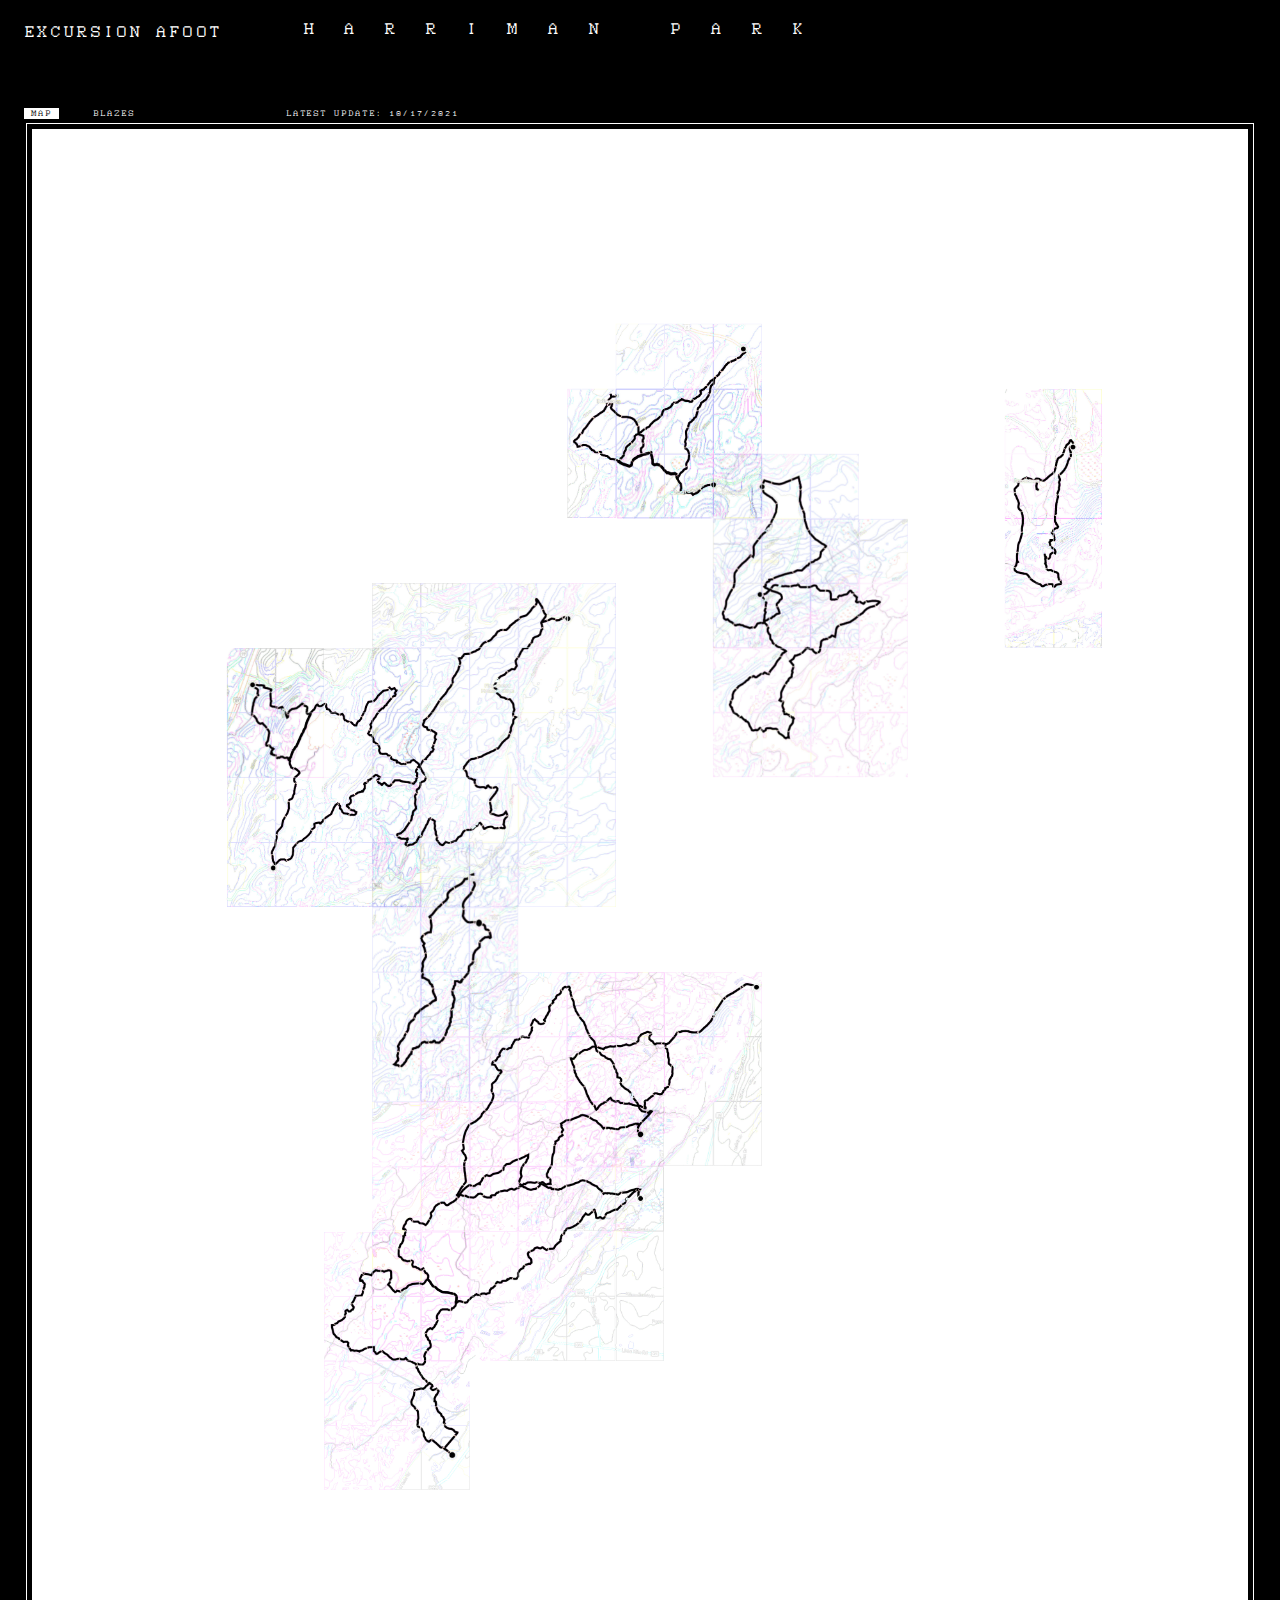
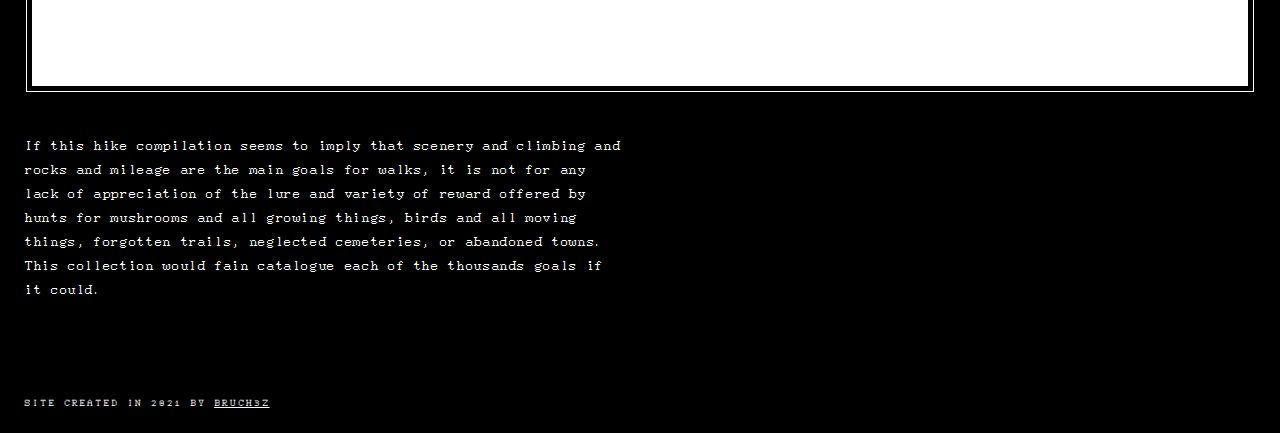
==== index.htm @ b57a5c5a "favi" ====
<!DOCTYPE html>
<html lang="en">

<head>
  <meta charset="UTF-8">
  <title>Excursion Afoot</title>
  <link rel="stylesheet" href="css/grid_blazes.css">
  <link rel="stylesheet" href="css/grid_map.css">
  <link rel="stylesheet" href="css/font.css">
  <link rel="stylesheet" href="css/styles.css">
  <link rel="icon" type="image/png" href="img/favicon/favi_harri.png" />

  <meta name="description" content="Building the maps of Harriman through hikes. Designed in 2021 by Samuel Bruchez.">
  <meta property="og:site_name" content="Maps">
  <meta property="og:description" content="Building the maps of Harriman through hikes. Designed in 2021 by Samuel Bruchez.">
  <meta property="og:title" content="Maps">

  <meta name="viewport" content="width=device-width, initial-scale=1.0">

</head>


<body>

    <div class="header">
      <nav>
        <div class="one-header"><h2>Excursion Afoot</h2></div>
        <div class="two"><h1>Harriman Park</h1></div>
      </nav>
    </div>

    <nav>
      <div class="one">
        <a style="color:black;background-color:white">&nbsp;MAP&nbsp;</a>
        &nbsp;&nbsp;
        <a href="blazes.htm">&nbsp;BLAZES&nbsp;</a>
      </div>
      <div class="two">LATEST UPDATE: 10/17/2021</div>
    </nav>

  <div class="grid grid--map">

<!-- Child 1 – 5 -->
    <div class="grid__item">
      <img src="img/maps/threereservoirs.jpg" alt="Three Reservoirs">
      <div class="middle">
        <div class="text">
          Three Reservoirs<br>
          9.62 km<br>
          301 m elev.</div>
        </div>
    </div>

    <div class="grid__item">
      <img src="img/maps/silvermineloop.jpg" alt="Silver Mine">
      <div class="middle">
        <div class="text">
          Silver Mine<br>
          8.15 km <br>
          251 m elev.</div>
      </div>
    </div>

    <div class="grid__item">
      <img src="img/maps/ramapomountain.jpg" alt="Ramapo Mountain">
      <div class="middle">
        <div class="text">
          Ramapo Mountain <br>
          12.92 km<br>
          447 m elev.</div>
      </div>
    </div>

    <div class="grid__item">
      <img src="img/maps/racoonbrookehill.jpg" alt="Racoon Brooke Hill">
      <div class="middle">
        <div class="text">
          Racoon Brooke Hill <br>
          11.95 km<br>
          488 m elev.</div>
      </div>
    </div>

    <div class="grid__item">
      <img src="img/maps/lemonsqueezer.jpg" alt="Lemon Squeezer">
      <div class="middle">
        <div class="text">
          Lemon Squeezer <br>
          12.16 km<br>
          322 m elev.</div>
      </div>
    </div>

<!-- Child 6 – 10 -->
    <div class="grid__item">
      <img src="img/maps/islandpond.jpg" alt="Island Pond">
      <div class="middle">
        <div class="text">
          Island Pond <br>
          4.65 km<br>
          217 m</div>
      </div>
    </div>

    <div class="grid__item">
      <img src="img/maps/doodletown.jpg" alt="Doodle Town">
      <div class="middle">
        <div class="text">
          Doodletown <br>
          10 mi. <br>
          357 elev.</div>
      </div>
    </div>

    <div class="grid__item">
      <img src="img/maps/diamondmountain.jpg" alt="Diamond Mountain">
      <div class="middle">
        <div class="text">
          Diamond Mountain<br>
          10.64 km<br>
          269 m elev.</div>
      </div>
    </div>

    <div class="grid__item">
      <img src="img/maps/canberryhill.jpg" alt="Cranberry Hill">
      <div class="middle">
        <div class="text">
          Cranberry Hill<br>
          7.42 km<br>
          220 m elev.</div>
      </div>
    </div>

    <div class="grid__item">
      <img src="img/maps/breakneckmountain.jpg" alt="Breakneck Mountain">
      <div class="middle">
        <div class="text">
          Breakneck Mountain <br>
          13.18 km<br>
          439 m elev.</div>
      </div>
    </div>

  <!-- Child 11 – 15 -->
    <div class="grid__item">
      <img src="img/maps/balckashswamp.jpg" alt="Black Ash Swamp">
      <div class="middle">
        <div class="text">
          Black Ash Swamp<br>
          9.04 km<br>
          362 m elev.</div>
      </div>
    </div>

    <div class="grid__item">
      <img src="img/maps/baileytown.jpg" alt="Bailey Town">
      <div class="middle">
        <div class="text">
          Bailey Town<br>
          8.06 km<br>
          182 m elev.</div>
      </div>
    </div>

    <div class="grid__item">
      <img src="img/maps/fingerboardmountain.jpg" alt="Fingerboard Mountain">
      <div class="middle">
        <div class="text">
          Fingerboard Mountain<br>
          15.79 km<br>
          476 m elev.</div>
      </div>
    </div>

  </div>

  <div class="project-description">
      <p>
        If this hike compilation seems to imply that scenery and climbing and rocks and mileage are the main goals for walks, it is not for any lack of appreciation of the lure and variety of reward offered by hunts for mushrooms and all growing things, birds and all moving things, forgotten trails, neglected cemeteries, or abandoned towns. This collection would fain catalogue each of the thousands goals if it could.
      </p>
  </div>


  <footer>
    <h6>Site created in 2021 by <u><a href="/Users/trickedbytrash/Documents/CODE/Bruch3z.html/index.htm">Bruch3z</a></u>
</h6>
  </footer>


</body>

</html>
---- css/grid_blazes.css ----
.blaze-grid {
  display: grid;
  grid-template-columns: repeat(5, 1fr);
  grid-column-gap: 0.1rem;
  grid-row-gap: 0.1rem;
}
---- css/grid_map.css ----
img {
  width: 100%;
  display: block;
}

/*//////  g r i d  //////*/

.grid {
  display: grid;
  outline: 0.5px solid #ffffff;
  outline-offset: 5px;
  background-color: white;
  max-width: 95vw;
  margin-left: auto;
  margin-right: auto;
}

/*//////  m a p s  //////*/

.grid--map {
  grid-template-columns: repeat(25, 1fr);
  grid-template-rows: repeat(24, 1fr);
}

.grid--map .grid__item {
  min-height: auto;
  mix-blend-mode: multiply;
}

.grid--map .spacer {
  height: 0;
  padding-bottom: 100%;
}

.grid--map .grid__item:nth-child(1) {
  grid-column: 12 / span 4;
  grid-row: 14 / span 3;
}

.grid--map .grid__item:nth-child(2) {
  grid-column: 15 / span 3;
  grid-row: 6 / span 3;
}

.grid--map .grid__item:nth-child(3) {
  grid-column: 8 / span 6;
  grid-row: 16 / span 4;
}

.grid--map .grid__item:nth-child(4) {
  grid-column: 7 / span 3;
  grid-row: 18 / span 4;
}

.grid--map .grid__item:nth-child(5) {
  grid-column: 5 / span 4;
  grid-row: 9 / span 4;
}

.grid--map .grid__item:nth-child(6) {
  grid-column: 5 / span 2;
  grid-row: 9 / span 2;
}

.grid--map .grid__item:nth-child(7) {
  grid-column: 21 / span 2;
  grid-row: 5 / span 4;
}

.grid--map .grid__item:nth-child(8) {
  grid-column: 15 / span 4;
  grid-row: 7 / span 4;
}

.grid--map .grid__item:nth-child(9) {
  grid-column: 13 / span 3;
  grid-row: 4 / span 3;
}

.grid--map .grid__item:nth-child(10) {
  grid-column: 9 / span 5;
  grid-row: 14 / span 4;
}

.grid--map .grid__item:nth-child(11) {
  grid-column: 8 / span 3;
  grid-row: 12 / span 4;
}

.grid--map .grid__item:nth-child(12) {
  grid-column: 12 / span 4;
  grid-row: 5 / span 2;
}

.grid--map .grid__item:nth-child(13) {
  grid-column: 8 / span 5;
  grid-row: 8 / span 5;
}


/*//////  h o v e r  o n  g r i d  e l e m e n t  //////*/

.grid__item{
  transition: transform 0.3s ease;
  mix-blend-mode: normal;
}

.grid__item:hover{
  mix-blend-mode: normal;
  border: 0.5px solid black;
  transform: scale(1.5);
  z-index: 900;
}


/*//////  h o v e r  t e x t  //////*/

.grid__item:hover .middle{
  opacity: 1;
}


.middle {
  transition: .2s ease;
  position: absolute;
  bottom: -30px;
  text-align: left;
  background-color: black;
  opacity: 0;
  width:100%;
  margin:-1px;
  border: 1px solid black;
}

.text {
  font-size: 55%;
  font-family: 'Px437_IBM_PS2';
  font-weight: 100;
  color: white;
  outline: none !important;
  line-height: 1;
}
---- css/font.css ----
@font-face {
  font-family: 'Px437_IBM_PS2';
  src: url('../fonts/Px437_IBM_PS2thin1.woff') format('woff'),
  url('../fonts/Px437_IBM_PS2thin1.woff2') format('woff2');
  font-weight: 400;
  font-display: swap;
  font-style: normal;
}
---- css/styles.css ----
:root {
  font-size: 16px;
  font-family: 'Px437_IBM_PS2';
}

body {
  margin: 1rem;
  padding: 0.5rem;
  color: white;
  background-color: black;
  max-width: 1440px;
  overflow-x: hidden;
}



::selection {
  background-color: white;
  color: black;
}


/*//////  t y p e  s e t t i n g  //////*/

h1 {
  font-size: 180%;
  font-family: 'Px437_IBM_PS2';
  font-weight: 100;
  letter-spacing: 2.4vw;
  outline: none !important;
  line-height: 1;
  text-align: left;
  text-transform: uppercase;
}

h2 {
  font-size: 180%;
  font-family: 'Px437_IBM_PS2';
  font-weight: 100;
  letter-spacing: 0.25vw;
  outline: none !important;
  line-height: 1;
  text-transform: uppercase;
}


h6 {
  font-size: 70%;
  font-family: 'Px437_IBM_PS2';
  font-weight: 100;
  letter-spacing: 0.15vw;
  outline: none !important;
  line-height: 1;
  margin-top: 1;
  margin-bottom: 0;
  text-align: left;
  text-transform: uppercase;
}

p {
  font-size: 100%;
  font-family: 'Px437_IBM_PS2';
  font-weight: 100;
  letter-spacing: 0.05vw;
  outline: none !important;
  line-height: 1.5;
  margin-top: 0;
  margin-bottom: 2rem;
  text-align: left;
  max-width: 600px;
}



/*//////  h e a d e r  //////*/

.header{
  margin-top: -1rem;
  margin-bottom: 3rem;
}


/*//////  n a v i g a t i o n  //////*/

.one {
  margin-right: 9rem;
}

.one-header {
  margin-right: 5.1rem;
}

a {
  color: white;
  background-color: none;
  text-decoration: none;
}

a:hover {
  color: black;
  background-color: white;
}

nav {
  font-size: 65%;
  font-family: 'Px437_IBM_PS2';
  font-weight: 100;
  letter-spacing: 0.15vw;
  line-height: 1.5;
  display: flex;
  flex-wrap: wrap;
  max-width: 100vw;
  margin-bottom: 0.5rem;
}

nav a:first-of-type {
  flex-grow: 1;
}


/*//////  p r o j e c t  d e s c r i p t i o n  //////*/
.project-description {
  margin-top: 3rem;
  margin-bottom: 6rem;
}


/*//////  m e d i a  q u e r y  //////*/

@media (max-width: 500px) {

  body {
    padding: .5rem;
    max-width: 100vw;
  }

  nav {
    display: grid;
  }

  nav a {
    padding-left: 0;
  }
}
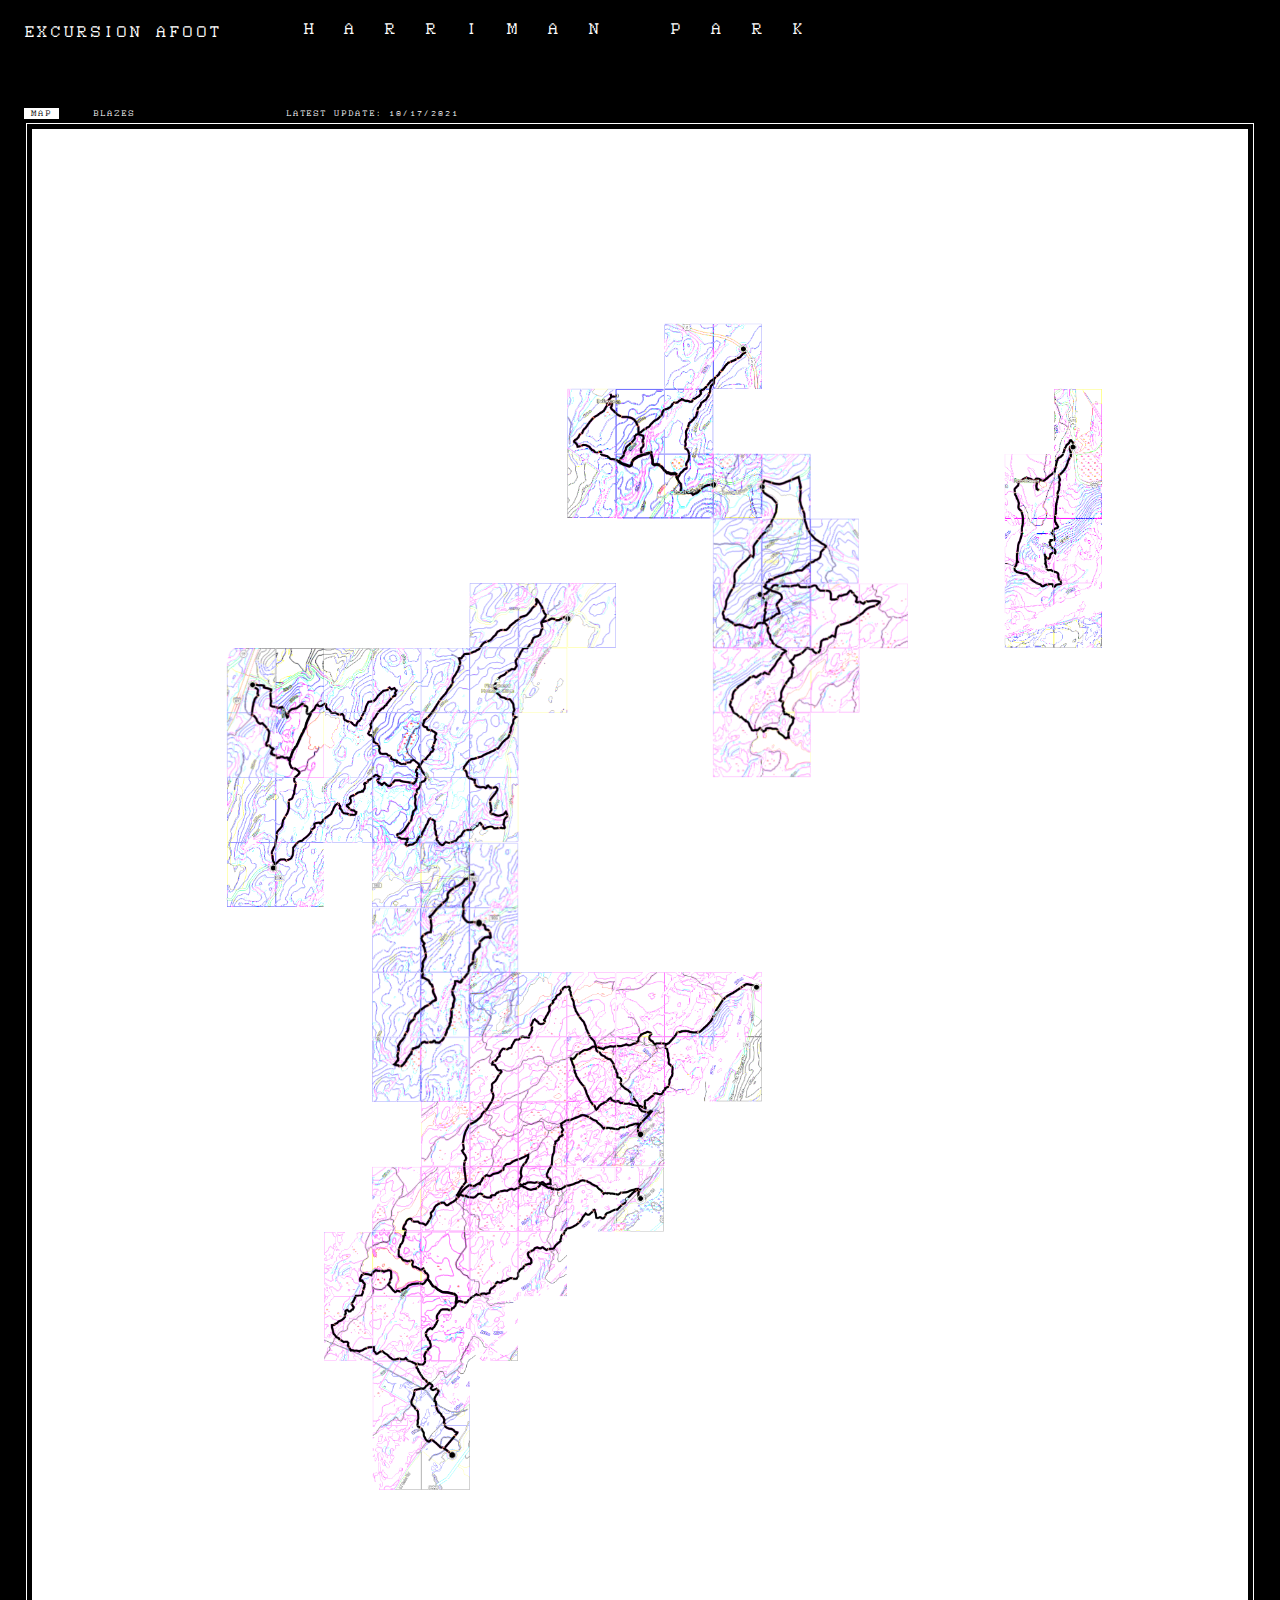
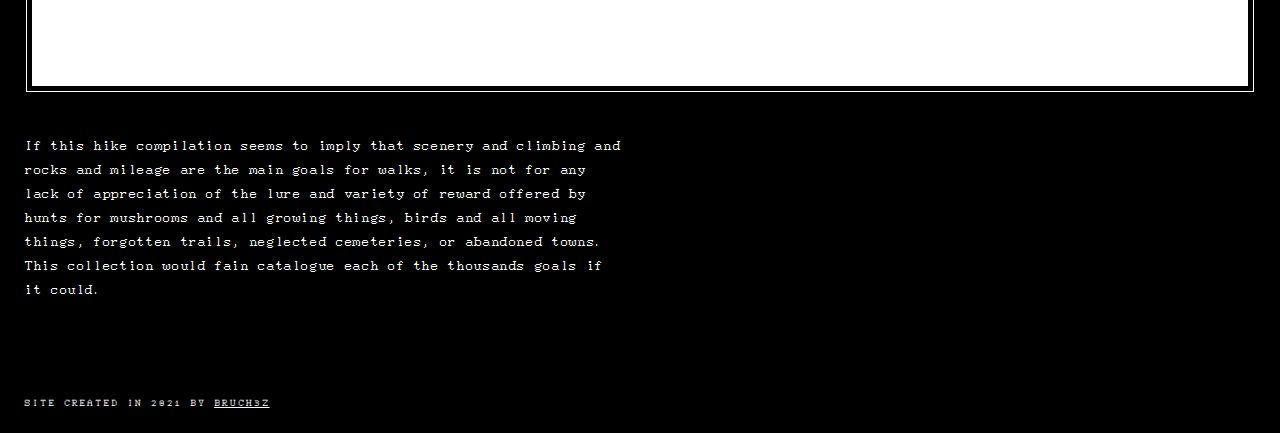
==== commit 76386008: "png map" ====
--- a/index.htm
+++ b/index.htm
@@ -42,133 +42,133 @@
 
 <!-- Child 1 – 5 -->
     <div class="grid__item">
-      <img src="img/maps/threereservoirs.jpg" alt="Three Reservoirs">
+      <img src="img/maps/threereservoirs.png" alt="Three Reservoirs">
       <div class="middle">
         <div class="text">
           Three Reservoirs<br>
-          9.62 km<br>
+          9.62 km &nbsp;
           301 m elev.</div>
         </div>
     </div>
 
     <div class="grid__item">
-      <img src="img/maps/silvermineloop.jpg" alt="Silver Mine">
+      <img src="img/maps/silvermineloop.png" alt="Silver Mine">
       <div class="middle">
         <div class="text">
           Silver Mine<br>
-          8.15 km <br>
+          8.15 km &nbsp;
           251 m elev.</div>
       </div>
     </div>
 
     <div class="grid__item">
-      <img src="img/maps/ramapomountain.jpg" alt="Ramapo Mountain">
+      <img src="img/maps/ramapomountain.png" alt="Ramapo Mountain">
       <div class="middle">
         <div class="text">
           Ramapo Mountain <br>
-          12.92 km<br>
+          12.92 km &nbsp;
           447 m elev.</div>
       </div>
     </div>
 
     <div class="grid__item">
-      <img src="img/maps/racoonbrookehill.jpg" alt="Racoon Brooke Hill">
+      <img src="img/maps/racoonbrookehill.png" alt="Racoon Brooke Hill">
       <div class="middle">
         <div class="text">
           Racoon Brooke Hill <br>
-          11.95 km<br>
+          11.95 km &nbsp;
           488 m elev.</div>
       </div>
     </div>
 
     <div class="grid__item">
-      <img src="img/maps/lemonsqueezer.jpg" alt="Lemon Squeezer">
+      <img src="img/maps/lemonsqueezer.png" alt="Lemon Squeezer">
       <div class="middle">
         <div class="text">
           Lemon Squeezer <br>
-          12.16 km<br>
+          12.16 km &nbsp;
           322 m elev.</div>
       </div>
     </div>
 
 <!-- Child 6 – 10 -->
     <div class="grid__item">
-      <img src="img/maps/islandpond.jpg" alt="Island Pond">
+      <img src="img/maps/islandpond.png" alt="Island Pond">
       <div class="middle">
         <div class="text">
           Island Pond <br>
-          4.65 km<br>
+          4.65 km &nbsp;
           217 m</div>
       </div>
     </div>
 
     <div class="grid__item">
-      <img src="img/maps/doodletown.jpg" alt="Doodle Town">
+      <img src="img/maps/doodletown.png" alt="Doodle Town">
       <div class="middle">
         <div class="text">
           Doodletown <br>
-          10 mi. <br>
+          10 mi. &nbsp;
           357 elev.</div>
       </div>
     </div>
 
     <div class="grid__item">
-      <img src="img/maps/diamondmountain.jpg" alt="Diamond Mountain">
+      <img src="img/maps/diamondmountain.png" alt="Diamond Mountain">
       <div class="middle">
         <div class="text">
           Diamond Mountain<br>
-          10.64 km<br>
+          10.64 km &nbsp;
           269 m elev.</div>
       </div>
     </div>
 
     <div class="grid__item">
-      <img src="img/maps/canberryhill.jpg" alt="Cranberry Hill">
+      <img src="img/maps/canberryhill.png" alt="Cranberry Hill">
       <div class="middle">
         <div class="text">
           Cranberry Hill<br>
-          7.42 km<br>
+          7.42 km &nbsp;
           220 m elev.</div>
       </div>
     </div>
 
     <div class="grid__item">
-      <img src="img/maps/breakneckmountain.jpg" alt="Breakneck Mountain">
+      <img src="img/maps/breakneckmountain.png" alt="Breakneck Mountain">
       <div class="middle">
         <div class="text">
           Breakneck Mountain <br>
-          13.18 km<br>
+          13.18 km &nbsp;
           439 m elev.</div>
       </div>
     </div>
 
   <!-- Child 11 – 15 -->
     <div class="grid__item">
-      <img src="img/maps/balckashswamp.jpg" alt="Black Ash Swamp">
+      <img src="img/maps/balckashswamp.png" alt="Black Ash Swamp">
       <div class="middle">
         <div class="text">
           Black Ash Swamp<br>
-          9.04 km<br>
+          9.04 km &nbsp;
           362 m elev.</div>
       </div>
     </div>
 
     <div class="grid__item">
-      <img src="img/maps/baileytown.jpg" alt="Bailey Town">
+      <img src="img/maps/baileytown.png" alt="Bailey Town">
       <div class="middle">
         <div class="text">
           Bailey Town<br>
-          8.06 km<br>
+          8.06 km &nbsp;
           182 m elev.</div>
       </div>
     </div>
 
     <div class="grid__item">
-      <img src="img/maps/fingerboardmountain.jpg" alt="Fingerboard Mountain">
+      <img src="img/maps/fingerboardmountain.png" alt="Fingerboard Mountain">
       <div class="middle">
         <div class="text">
           Fingerboard Mountain<br>
-          15.79 km<br>
+          15.79 km &nbsp;
           476 m elev.</div>
       </div>
     </div>
--- a/css/grid_map.css
+++ b/css/grid_map.css
@@ -107,9 +107,10 @@
 
 .grid__item:hover{
   mix-blend-mode: normal;
-  border: 0.5px solid black;
   transform: scale(1.5);
   z-index: 900;
+  background-color: white;
+  box-shadow: 5px 15px 40px #923fff;
 }
 
 
@@ -123,7 +124,7 @@
 .middle {
   transition: .2s ease;
   position: absolute;
-  bottom: -30px;
+  bottom: -25px;
   text-align: left;
   background-color: black;
   opacity: 0;
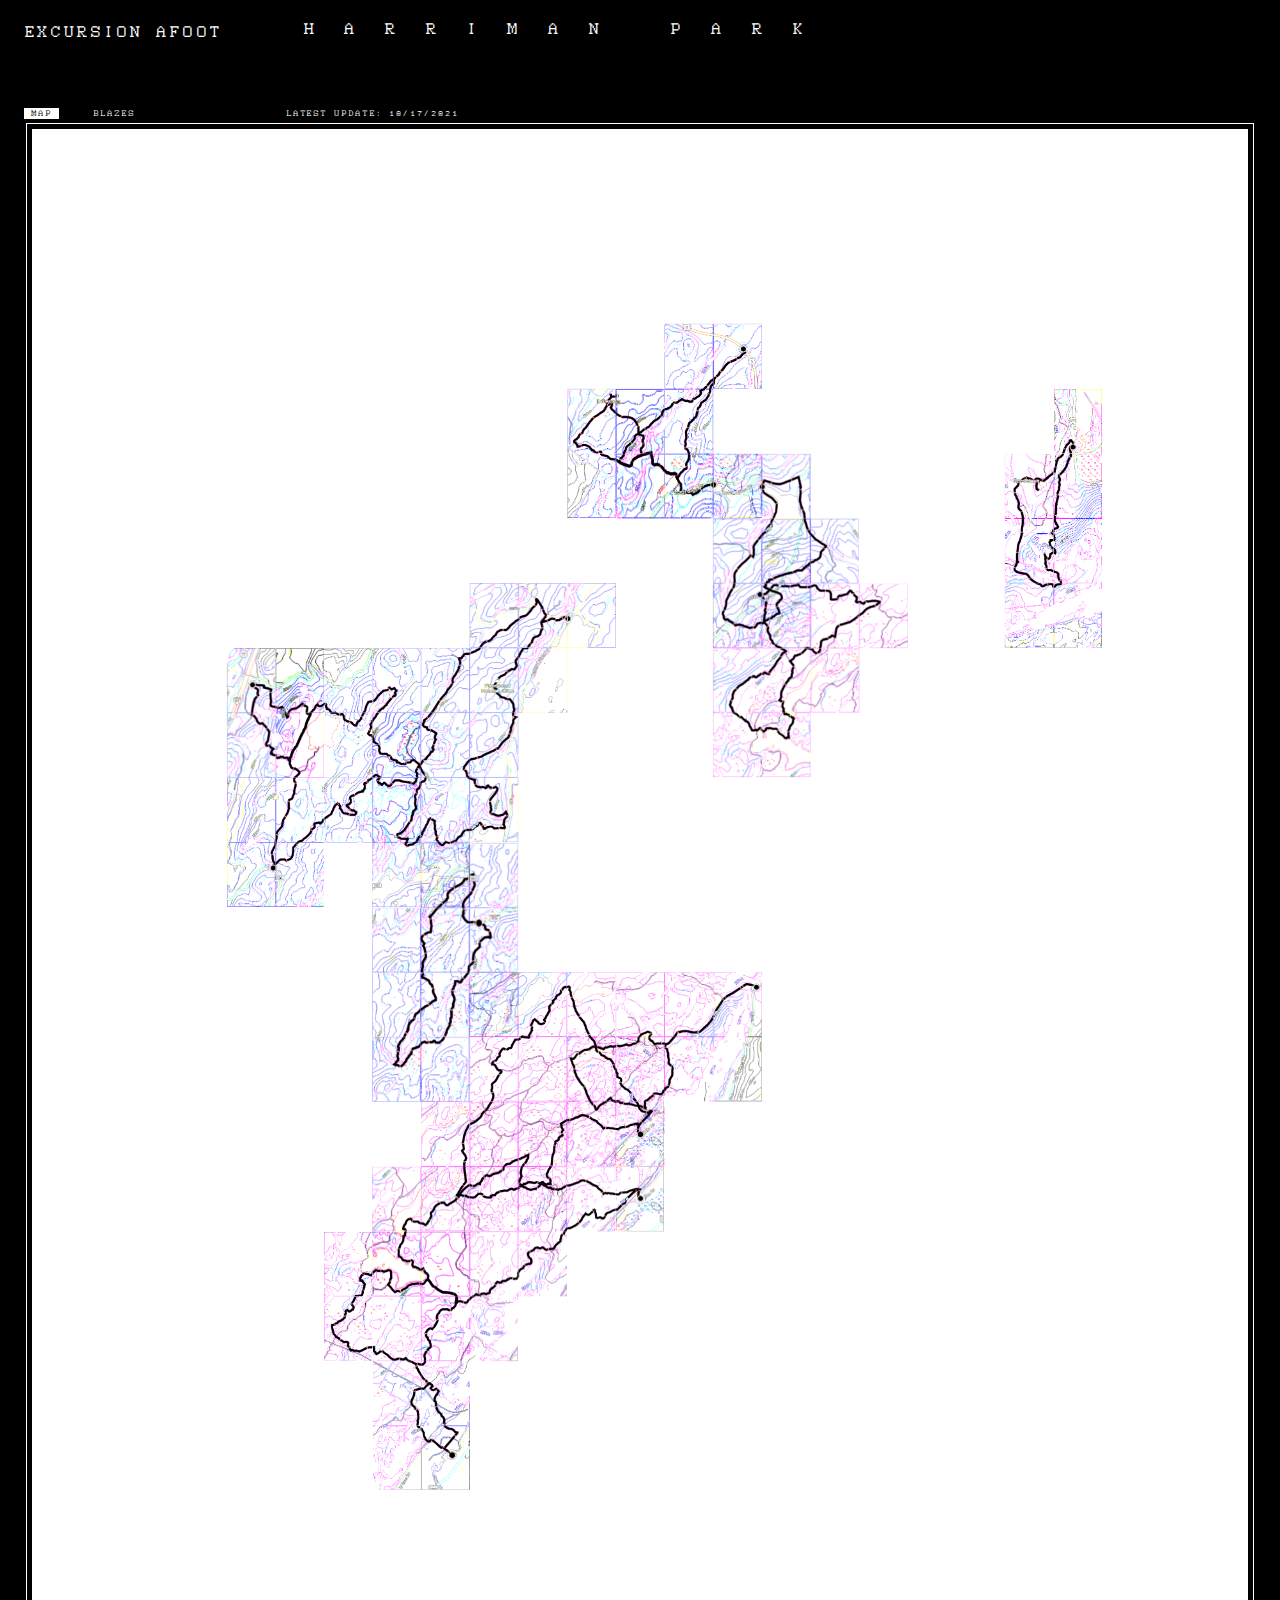
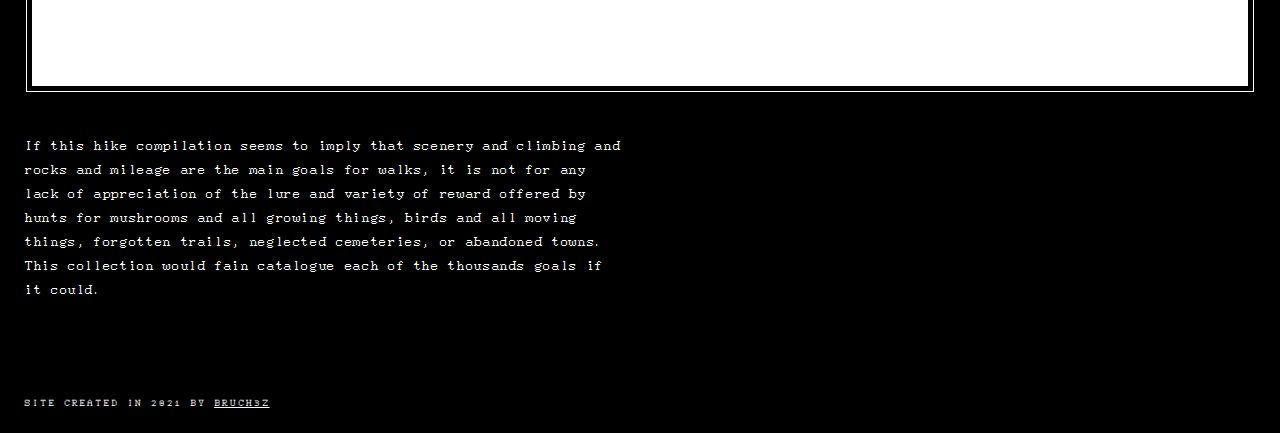
==== commit 8599fb53: "mobile hover" ====
--- a/index.htm
+++ b/index.htm
@@ -46,8 +46,10 @@
       <div class="middle">
         <div class="text">
           Three Reservoirs<br>
-          9.62 km &nbsp;
-          301 m elev.</div>
+          <hr>
+          41.21772, -74.05089 <br>
+          <hr>
+          9.62 km&nbsp;301 m elev.</div>
         </div>
     </div>
 
@@ -56,8 +58,10 @@
       <div class="middle">
         <div class="text">
           Silver Mine<br>
-          8.15 km &nbsp;
-          251 m elev.</div>
+          <hr>
+          41.29501, -74.05959 <br>
+          <hr>
+          8.15 km&nbsp;251 m elev.</div>
       </div>
     </div>
 
@@ -66,8 +70,10 @@
       <div class="middle">
         <div class="text">
           Ramapo Mountain <br>
-          12.92 km &nbsp;
-          447 m elev.</div>
+          <hr>
+          41.18518, -74.07458 <br>
+          <hr>
+          12.92 km&nbsp;447 m elev.</div>
       </div>
     </div>
 
@@ -76,8 +82,10 @@
       <div class="middle">
         <div class="text">
           Racoon Brooke Hill <br>
-          11.95 km &nbsp;
-          488 m elev.</div>
+          <hr>
+          41.14549, -74.11333 <br>
+          <hr>
+          11.95 km&nbsp;488 m elev.</div>
       </div>
     </div>
 
@@ -86,8 +94,10 @@
       <div class="middle">
         <div class="text">
           Lemon Squeezer <br>
-          12.16 km &nbsp;
-          322 m elev.</div>
+          <hr>
+          41.2361, -74.1502 <br>
+          <hr>
+          12.16 km&nbsp;322 m elev.</div>
       </div>
     </div>
 
@@ -97,8 +107,10 @@
       <div class="middle">
         <div class="text">
           Island Pond <br>
-          4.65 km &nbsp;
-          217 m</div>
+          <hr>
+          41.2644, -74.15447 <br>
+          <hr>
+          4.65 km&nbsp;217 m</div>
       </div>
     </div>
 
@@ -107,8 +119,10 @@
       <div class="middle">
         <div class="text">
           Doodletown <br>
-          10 mi. &nbsp;
-          357 elev.</div>
+          <hr>
+          41.3011, -73.98614 <br>
+          <hr>
+          10 mi.&nbsp;357 elev.</div>
       </div>
     </div>
 
@@ -117,8 +131,10 @@
       <div class="middle">
         <div class="text">
           Diamond Mountain<br>
-          10.64 km &nbsp;
-          269 m elev.</div>
+          <hr>
+          41.19839, -74.13009 <br>
+          <hr>
+          10.64 km&nbsp;269 m elev.</div>
       </div>
     </div>
 
@@ -127,8 +143,10 @@
       <div class="middle">
         <div class="text">
           Cranberry Hill<br>
-          7.42 km &nbsp;
-          220 m elev.</div>
+          <hr>
+          41.31626, -74.05356 <br>
+          <hr>
+          7.42 km&nbsp;220 m elev.</div>
       </div>
     </div>
 
@@ -137,8 +155,10 @@
       <div class="middle">
         <div class="text">
           Breakneck Mountain <br>
-          13.18 km &nbsp;
-          439 m elev.</div>
+          <hr>
+          41.18501, -74.07453 <br>
+          <hr>
+          13.18 km&nbsp;439 m elev.</div>
       </div>
     </div>
 
@@ -148,8 +168,10 @@
       <div class="middle">
         <div class="text">
           Black Ash Swamp<br>
-          9.04 km &nbsp;
-          362 m elev.</div>
+          <hr>
+          41.22772, -74.14777 <br>
+          <hr>
+          9.04 km&nbsp;362 m elev.</div>
       </div>
     </div>
 
@@ -158,8 +180,10 @@
       <div class="middle">
         <div class="text">
           Bailey Town<br>
-          8.06 km &nbsp;
-          182 m elev.</div>
+          <hr>
+          41.29523, -74.05966 <br>
+          <hr>
+          8.06 km&nbsp;182 m elev.</div>
       </div>
     </div>
 
@@ -168,8 +192,10 @@
       <div class="middle">
         <div class="text">
           Fingerboard Mountain<br>
-          15.79 km &nbsp;
-          476 m elev.</div>
+          <hr>
+          41.27457, -74.08961 <br>
+          <hr>
+          15.79 km&nbsp;476 m elev.</div>
       </div>
     </div>
 
@@ -184,7 +210,7 @@
 
   <footer>
     <h6>Site created in 2021 by <u><a href="/Users/trickedbytrash/Documents/CODE/Bruch3z.html/index.htm">Bruch3z</a></u>
-</h6>
+    </h6>
   </footer>
 
 
--- a/css/grid_blazes.css
+++ b/css/grid_blazes.css
@@ -1,6 +1,8 @@
 .blaze-grid {
   display: grid;
   grid-template-columns: repeat(5, 1fr);
-  grid-column-gap: 0.1rem;
-  grid-row-gap: 0.1rem;
+  grid-column-gap: 0.15rem;
+  grid-row-gap: 0.15rem;
+  outline: 0.5px solid #ffffff;
+  outline-offset: 5px;
 }
--- a/css/grid_map.css
+++ b/css/grid_map.css
@@ -124,12 +124,12 @@
 .middle {
   transition: .2s ease;
   position: absolute;
-  bottom: -25px;
+  bottom: -50px;
   text-align: left;
   background-color: black;
   opacity: 0;
   width:100%;
-  margin:-1px;
+  margin: -1px;
   border: 1px solid black;
 }
 
@@ -140,4 +140,26 @@
   color: white;
   outline: none !important;
   line-height: 1;
+  margin-top: 0.2rem;
+  margin-bottom: 0.2rem;
 }
+
+
+/*//////  m o b i l e  //////*/
+
+@media (hover: hover){
+
+  .grid__item{
+    transition: transform 0.3s ease;
+    mix-blend-mode: normal;
+  }
+
+  .grid__item:hover{
+    mix-blend-mode: normal;
+    transform: scale(1.5);
+    z-index: 900;
+    background-color: white;
+    box-shadow: 5px 15px 40px #923fff;
+  }
+
+}
--- a/css/styles.css
+++ b/css/styles.css
@@ -2,6 +2,7 @@
   font-size: 16px;
   font-family: 'Px437_IBM_PS2';
 }
+
 
 body {
   margin: 1rem;
@@ -142,3 +143,11 @@
     padding-left: 0;
   }
 }
+
+
+/*//////  m e d i a  q u e r y  //////*/
+hr {
+  height: 0.5px;
+  background-color: #fff;
+  border: none;
+}
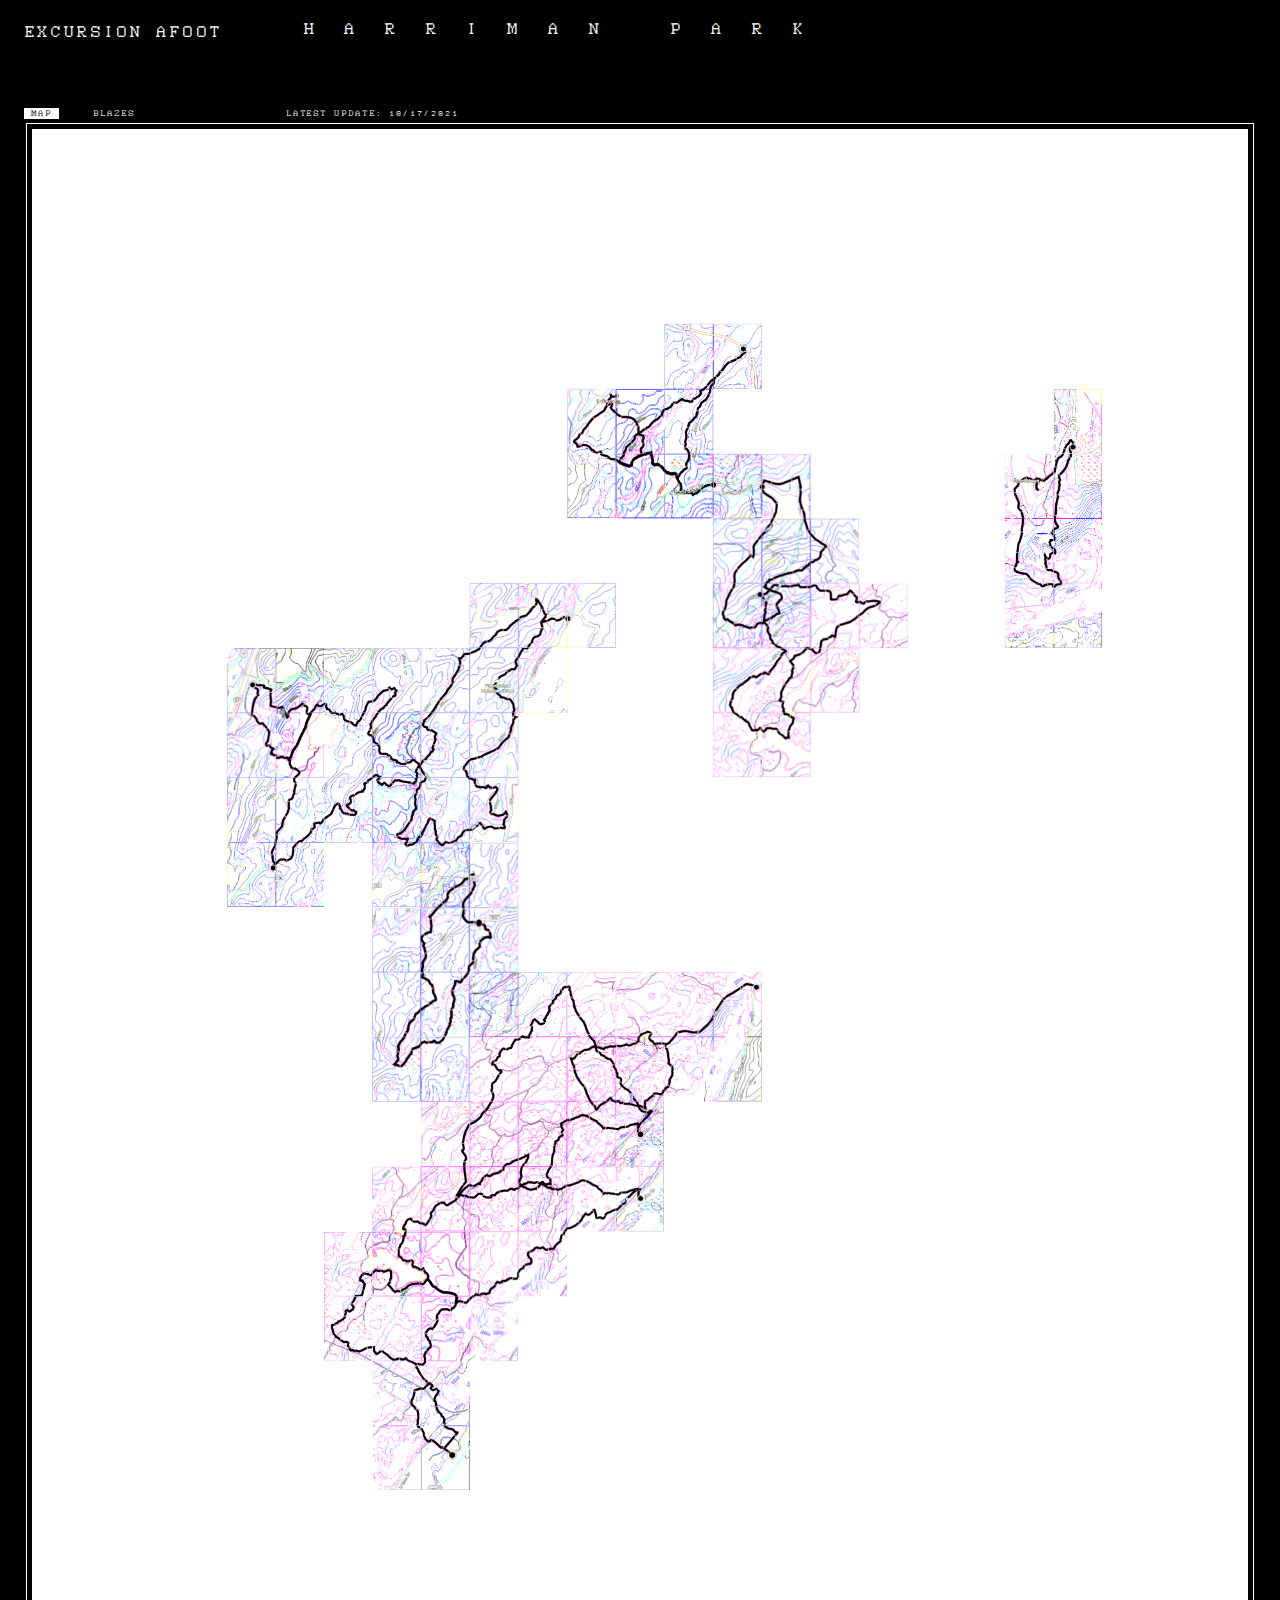
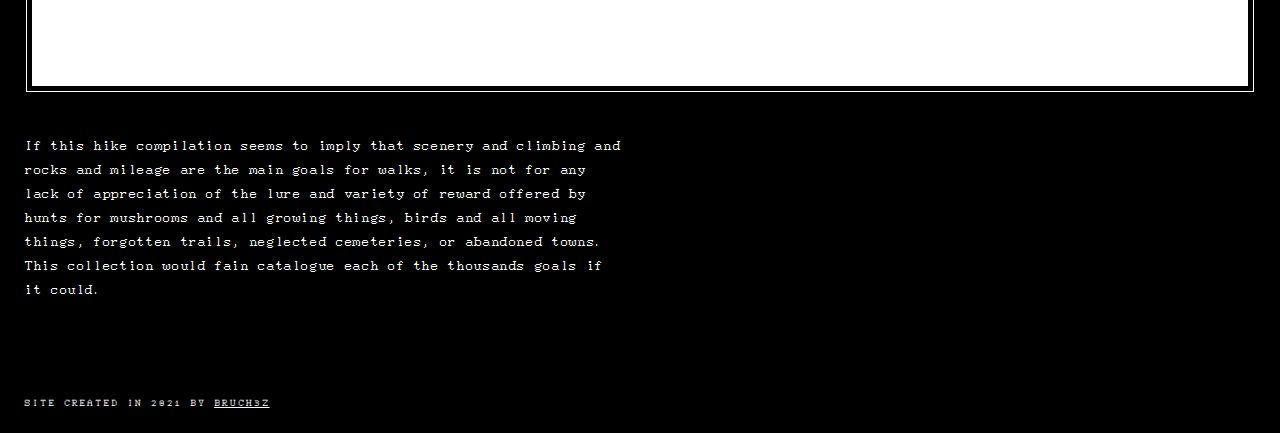
==== commit 900631dc: "mobile ready" ====
--- a/index.htm
+++ b/index.htm
@@ -56,7 +56,7 @@
     <div class="grid__item">
       <img src="img/maps/silvermineloop.png" alt="Silver Mine">
       <div class="middle">
-        <div class="text">
+      <div class="text">
           Silver Mine<br>
           <hr>
           41.29501, -74.05959 <br>
@@ -68,7 +68,7 @@
     <div class="grid__item">
       <img src="img/maps/ramapomountain.png" alt="Ramapo Mountain">
       <div class="middle">
-        <div class="text">
+      <div class="text">
           Ramapo Mountain <br>
           <hr>
           41.18518, -74.07458 <br>
@@ -80,7 +80,7 @@
     <div class="grid__item">
       <img src="img/maps/racoonbrookehill.png" alt="Racoon Brooke Hill">
       <div class="middle">
-        <div class="text">
+      <div class="text">
           Racoon Brooke Hill <br>
           <hr>
           41.14549, -74.11333 <br>
@@ -92,7 +92,7 @@
     <div class="grid__item">
       <img src="img/maps/lemonsqueezer.png" alt="Lemon Squeezer">
       <div class="middle">
-        <div class="text">
+      <div class="text">
           Lemon Squeezer <br>
           <hr>
           41.2361, -74.1502 <br>
--- a/css/grid_map.css
+++ b/css/grid_map.css
@@ -105,20 +105,7 @@
   mix-blend-mode: normal;
 }
 
-.grid__item:hover{
-  mix-blend-mode: normal;
-  transform: scale(1.5);
-  z-index: 900;
-  background-color: white;
-  box-shadow: 5px 15px 40px #923fff;
-}
 
-
-/*//////  h o v e r  t e x t  //////*/
-
-.grid__item:hover .middle{
-  opacity: 1;
-}
 
 
 .middle {
@@ -147,13 +134,9 @@
 
 /*//////  m o b i l e  //////*/
 
-@media (hover: hover){
 
-  .grid__item{
-    transition: transform 0.3s ease;
-    mix-blend-mode: normal;
-  }
 
+@media (hover: hover) {
   .grid__item:hover{
     mix-blend-mode: normal;
     transform: scale(1.5);
@@ -162,4 +145,34 @@
     box-shadow: 5px 15px 40px #923fff;
   }
 
+
+  /*//////  h o v e r  t e x t  //////*/
+
+  .grid__item:hover .middle{
+    opacity: 1;
+  }
 }
+
+@media (hover: none) {
+  .grid__item:hover{
+    mix-blend-mode: normal;
+    transform: scale(0);
+    z-index: 900;
+    background-color: white;
+    box-shadow: 5px 15px 40px #923fff;
+  }
+
+
+  /*//////  h o v e r  t e x t  //////*/
+
+  .grid__item:hover .middle{
+    opacity: 1;
+  }
+}
+
+
+@media only screen and (max-width: 600px) {
+  .middle {
+    width:10%;
+  }
+}
--- a/css/styles.css
+++ b/css/styles.css
@@ -9,7 +9,7 @@
   padding: 0.5rem;
   color: white;
   background-color: black;
-  max-width: 1440px;
+  max-width: 100%;
   overflow-x: hidden;
 }
 
@@ -128,7 +128,7 @@
 
 /*//////  m e d i a  q u e r y  //////*/
 
-@media (max-width: 500px) {
+@media only screen and (max-width: 600px) {
 
   body {
     padding: .5rem;
@@ -144,8 +144,6 @@
   }
 }
 
-
-/*//////  m e d i a  q u e r y  //////*/
 hr {
   height: 0.5px;
   background-color: #fff;
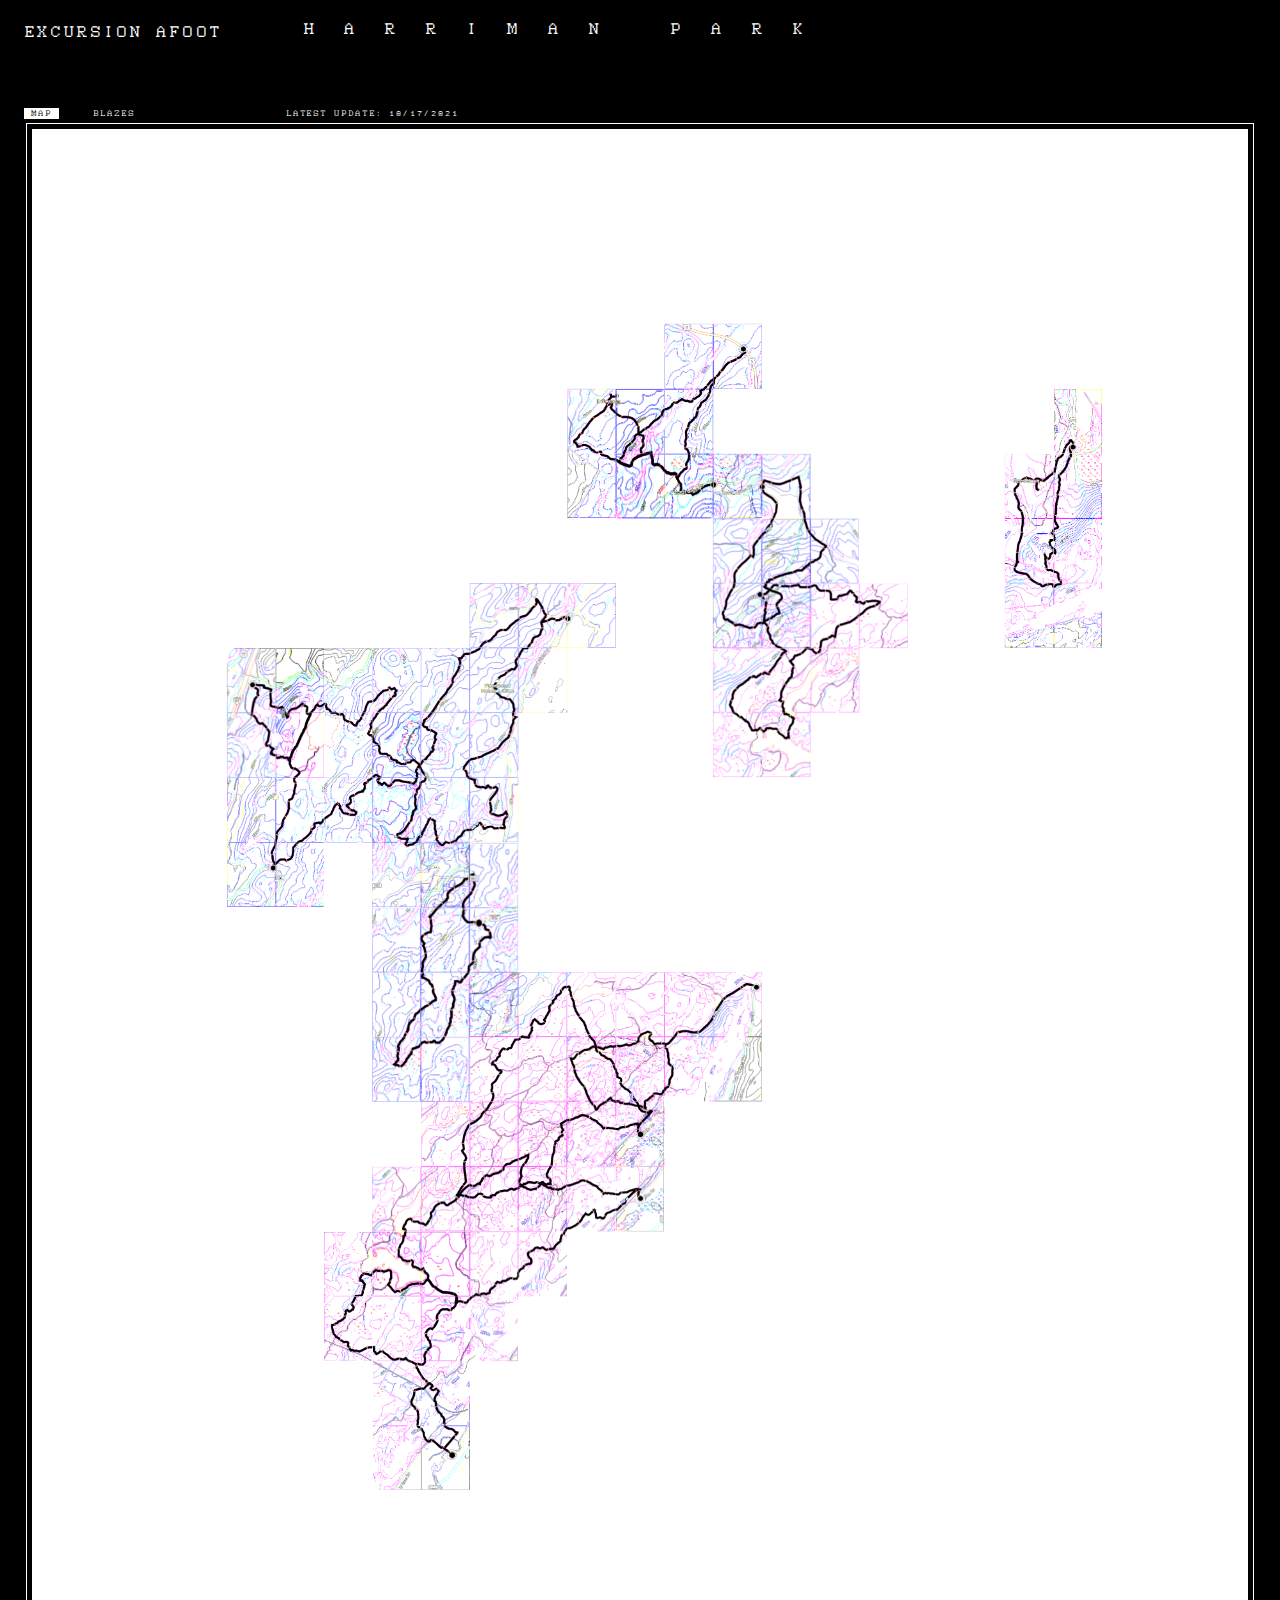
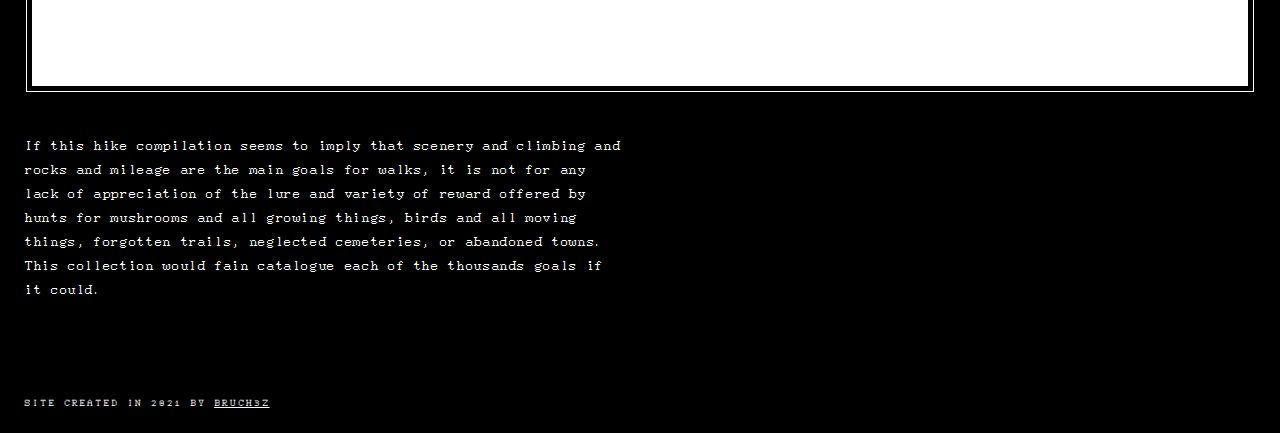
==== commit 7736e4b6: "scale" ====
--- a/index.htm
+++ b/index.htm
@@ -209,7 +209,7 @@
 
 
   <footer>
-    <h6>Site created in 2021 by <u><a href="/Users/trickedbytrash/Documents/CODE/Bruch3z.html/index.htm">Bruch3z</a></u>
+    <h6>Site created in 2021 by <u><a href="https://bruch3z.com" target="_blank">Bruch3z</a></u>
     </h6>
   </footer>
 
--- a/css/grid_map.css
+++ b/css/grid_map.css
@@ -156,7 +156,7 @@
 @media (hover: none) {
   .grid__item:hover{
     mix-blend-mode: normal;
-    transform: scale(0);
+    transform: scale(1.5);
     z-index: 900;
     background-color: white;
     box-shadow: 5px 15px 40px #923fff;
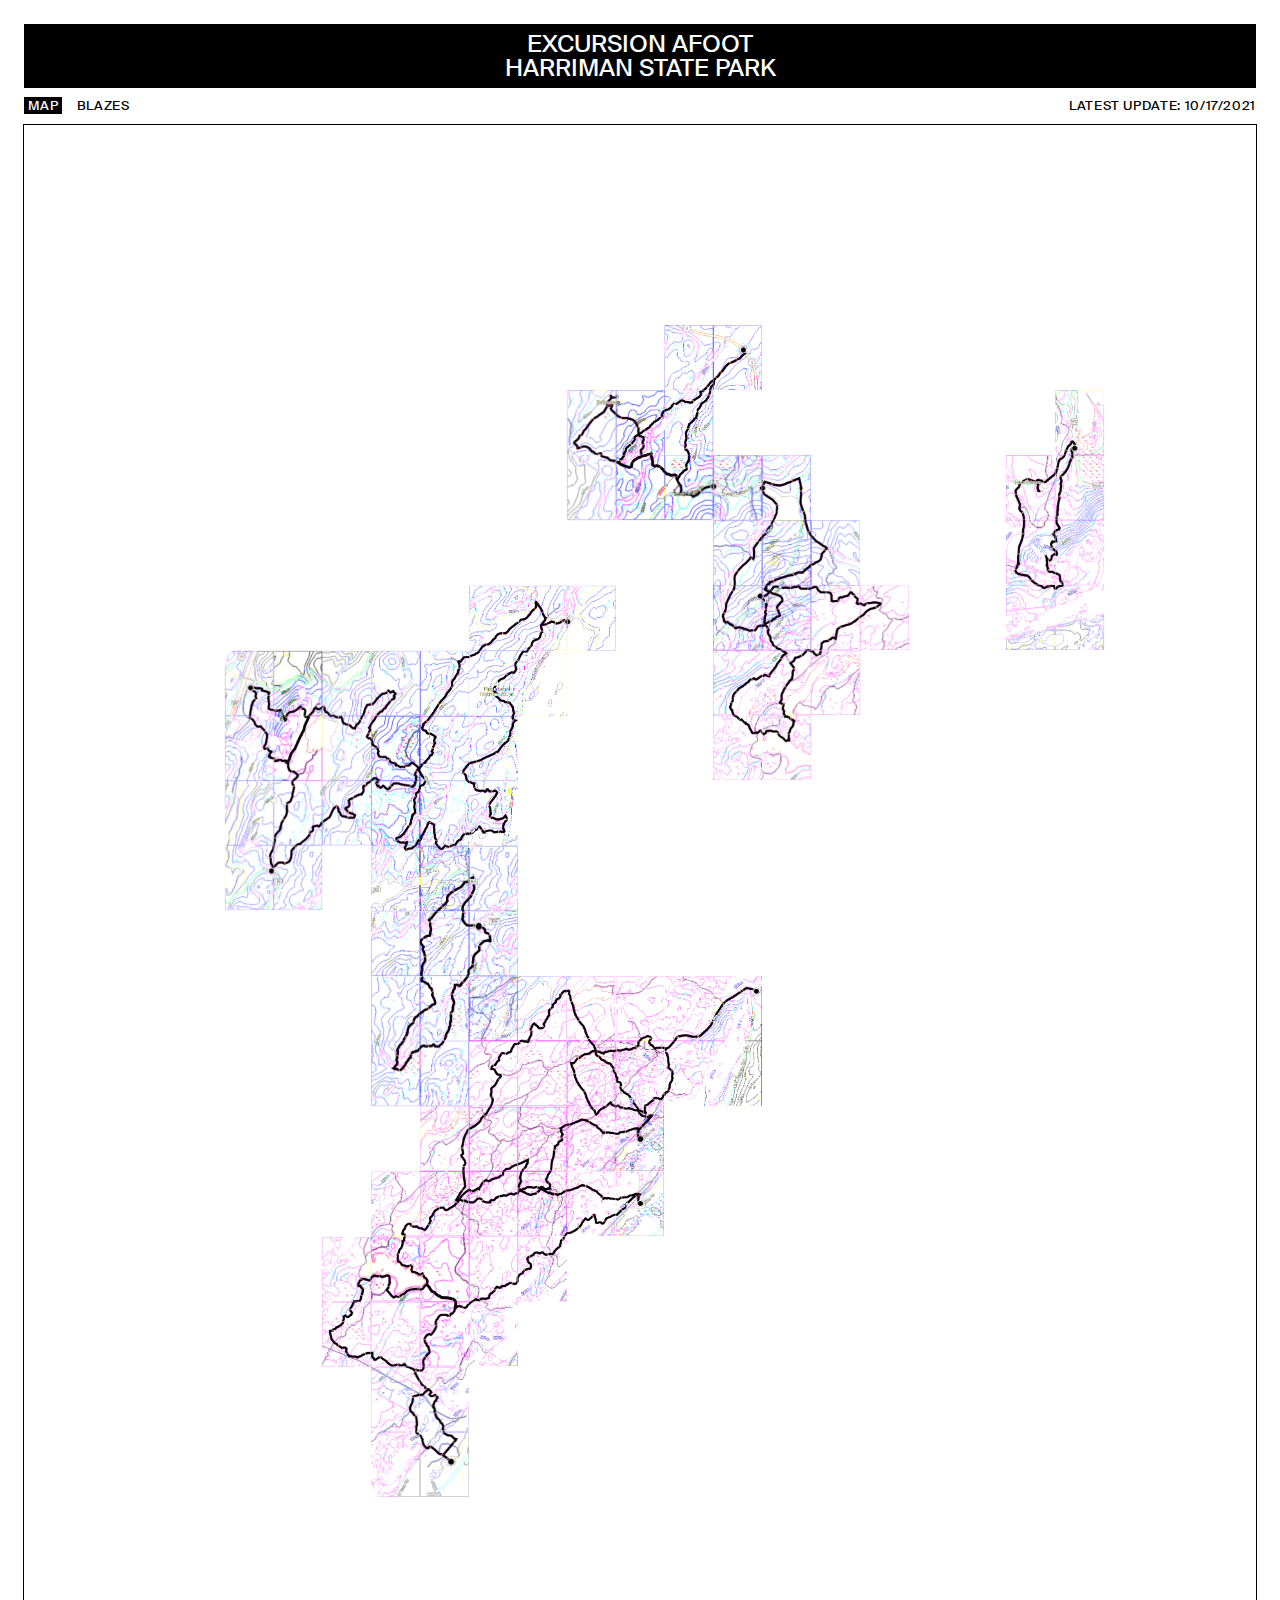
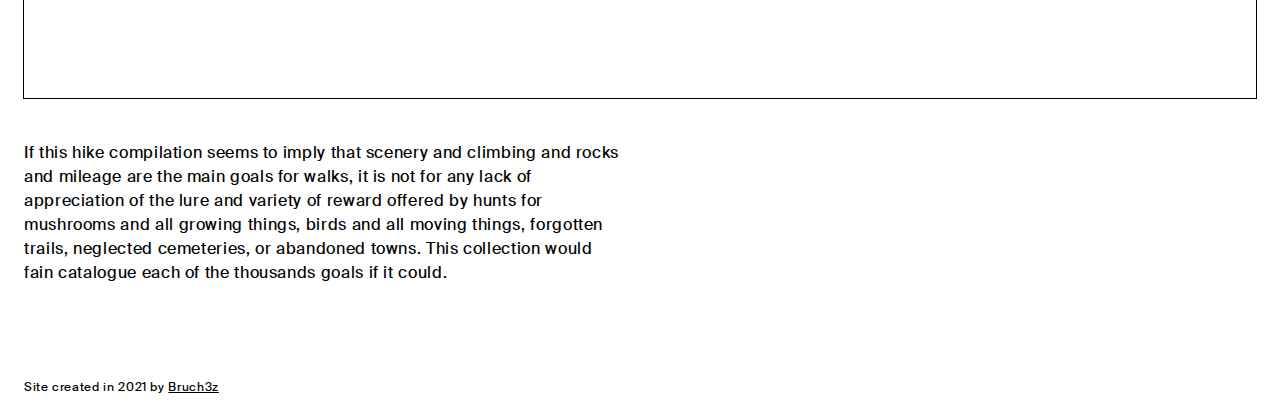
==== commit 5c873ba8: "big look push" ====
--- a/index.htm
+++ b/index.htm
@@ -23,16 +23,14 @@
 <body>
 
     <div class="header">
-      <nav>
-        <div class="one-header"><h2>Excursion Afoot</h2></div>
-        <div class="two"><h1>Harriman Park</h1></div>
-      </nav>
+        <h1>Excursion Afoot<br>
+            Harriman State Park</h1>
     </div>
 
     <nav>
       <div class="one">
-        <a style="color:black;background-color:white">&nbsp;MAP&nbsp;</a>
-        &nbsp;&nbsp;
+        <a style="color:white; background-color:black">&nbsp;MAP&nbsp;</a>
+        &nbsp;
         <a href="blazes.htm">&nbsp;BLAZES&nbsp;</a>
       </div>
       <div class="two">LATEST UPDATE: 10/17/2021</div>
--- a/css/grid_blazes.css
+++ b/css/grid_blazes.css
@@ -1,6 +1,6 @@
 .blaze-grid {
   display: grid;
-  grid-template-columns: repeat(5, 1fr);
+  grid-template-columns: repeat(7, 1fr);
   grid-column-gap: 0.15rem;
   grid-row-gap: 0.15rem;
   outline: 0.5px solid #ffffff;
--- a/css/grid_map.css
+++ b/css/grid_map.css
@@ -7,12 +7,14 @@
 
 .grid {
   display: grid;
-  outline: 0.5px solid #ffffff;
+  outline: 1px solid black;
   outline-offset: 5px;
   background-color: white;
-  max-width: 95vw;
-  margin-left: auto;
-  margin-right: auto;
+  max-width: 100vw;
+  margin-top: 0.40rem;
+  margin-left: 0.33rem;
+  margin-right: 0.33rem;
+  cursor: cell;
 }
 
 /*//////  m a p s  //////*/
@@ -105,9 +107,6 @@
   mix-blend-mode: normal;
 }
 
-
-
-
 .middle {
   transition: .2s ease;
   position: absolute;
@@ -122,13 +121,17 @@
 
 .text {
   font-size: 55%;
-  font-family: 'Px437_IBM_PS2';
+  font-family: 'SuisseIntl-Book';
   font-weight: 100;
+  letter-spacing: 0.015rem;
   color: white;
   outline: none !important;
-  line-height: 1;
+  line-height: 1.2;
   margin-top: 0.2rem;
   margin-bottom: 0.2rem;
+  padding-right: 0.2rem;
+  padding-left: 0.2rem;
+  border: 1px solid #000;
 }
 
 
@@ -142,7 +145,7 @@
     transform: scale(1.5);
     z-index: 900;
     background-color: white;
-    box-shadow: 5px 15px 40px #923fff;
+    border: 1px solid #000;
   }
 
 
--- a/css/font.css
+++ b/css/font.css
@@ -1,9 +1,18 @@
 
 @font-face {
-  font-family: 'Px437_IBM_PS2';
-  src: url('../fonts/Px437_IBM_PS2thin1.woff') format('woff'),
-  url('../fonts/Px437_IBM_PS2thin1.woff2') format('woff2');
+  font-family: 'SuisseIntl-Book';
+  src: url('../fonts/SuisseIntl-Book-WebXL.woff') format('woff'),
+  url('../fonts/SuisseIntl-Book-WebXL.woff2') format('woff2');
   font-weight: 400;
   font-display: swap;
   font-style: normal;
 }
+
+@font-face {
+  font-family: 'Space-Grotesk';
+  src: url('..fonts/SpaceGrotesk-Regular.ttf') format('truetype'),
+  url('../fonts/SpaceGrotesk-Regular.woff2') format('woff2');
+  font-weight: 400;
+  font-display: swap;
+  font-style: normal;
+}
--- a/css/styles.css
+++ b/css/styles.css
@@ -1,66 +1,53 @@
 :root {
   font-size: 16px;
-  font-family: 'Px437_IBM_PS2';
+  font-family: 'SuisseIntl-Book';
 }
 
 
 body {
   margin: 1rem;
   padding: 0.5rem;
-  color: white;
-  background-color: black;
+  color: black;
+  background-color: white;
   max-width: 100%;
   overflow-x: hidden;
 }
 
 
-
 ::selection {
-  background-color: white;
-  color: black;
+  background-color: black;
+  color: white;
 }
 
 
 /*//////  t y p e  s e t t i n g  //////*/
 
 h1 {
-  font-size: 180%;
-  font-family: 'Px437_IBM_PS2';
-  font-weight: 100;
-  letter-spacing: 2.4vw;
+  font-size: 150%;
+  font-family: 'SuisseIntl-Book';
+  font-weight: 400;
+  text-align: center;
   outline: none !important;
   line-height: 1;
-  text-align: left;
-  text-transform: uppercase;
-}
-
-h2 {
-  font-size: 180%;
-  font-family: 'Px437_IBM_PS2';
-  font-weight: 100;
-  letter-spacing: 0.25vw;
-  outline: none !important;
-  line-height: 1;
+  margin: 0rem;
   text-transform: uppercase;
 }
 
 
 h6 {
-  font-size: 70%;
-  font-family: 'Px437_IBM_PS2';
+  font-size: 75%;
+  font-family: 'SuisseIntl-Book';
   font-weight: 100;
-  letter-spacing: 0.15vw;
+  letter-spacing: 0.05vw;
   outline: none !important;
   line-height: 1;
-  margin-top: 1;
   margin-bottom: 0;
   text-align: left;
-  text-transform: uppercase;
 }
 
 p {
   font-size: 100%;
-  font-family: 'Px437_IBM_PS2';
+  font-family: 'SuisseIntl-Book';
   font-weight: 100;
   letter-spacing: 0.05vw;
   outline: none !important;
@@ -76,42 +63,40 @@
 /*//////  h e a d e r  //////*/
 
 .header{
-  margin-top: -1rem;
-  margin-bottom: 3rem;
+  position: relative;
+  padding-top: 0.5rem;
+  padding-bottom: 0.5rem;
+  color: white;
+  background-color: black;
+  z-index: 999;
 }
-
 
 /*//////  n a v i g a t i o n  //////*/
 
-.one {
-  margin-right: 9rem;
-}
-
-.one-header {
-  margin-right: 5.1rem;
-}
-
 a {
-  color: white;
+  color: black;
   background-color: none;
   text-decoration: none;
 }
 
 a:hover {
-  color: black;
-  background-color: white;
+  color: white;
+  background-color: black;
 }
 
 nav {
-  font-size: 65%;
-  font-family: 'Px437_IBM_PS2';
+  font-size: 80%;
+  font-family: 'SuisseIntl-Book';
   font-weight: 100;
-  letter-spacing: 0.15vw;
+  letter-spacing: 0.05vw;
   line-height: 1.5;
+  position: relative;
   display: flex;
+  justify-content: space-between;
   flex-wrap: wrap;
-  max-width: 100vw;
-  margin-bottom: 0.5rem;
+  padding-top: 0.5rem;
+  padding-bottom: 0.5rem;
+  width: 100%;
 }
 
 nav a:first-of-type {
@@ -119,12 +104,12 @@
 }
 
 
+
 /*//////  p r o j e c t  d e s c r i p t i o n  //////*/
 .project-description {
   margin-top: 3rem;
   margin-bottom: 6rem;
 }
-
 
 /*//////  m e d i a  q u e r y  //////*/
 
@@ -143,9 +128,3 @@
     padding-left: 0;
   }
 }
-
-hr {
-  height: 0.5px;
-  background-color: #fff;
-  border: none;
-}
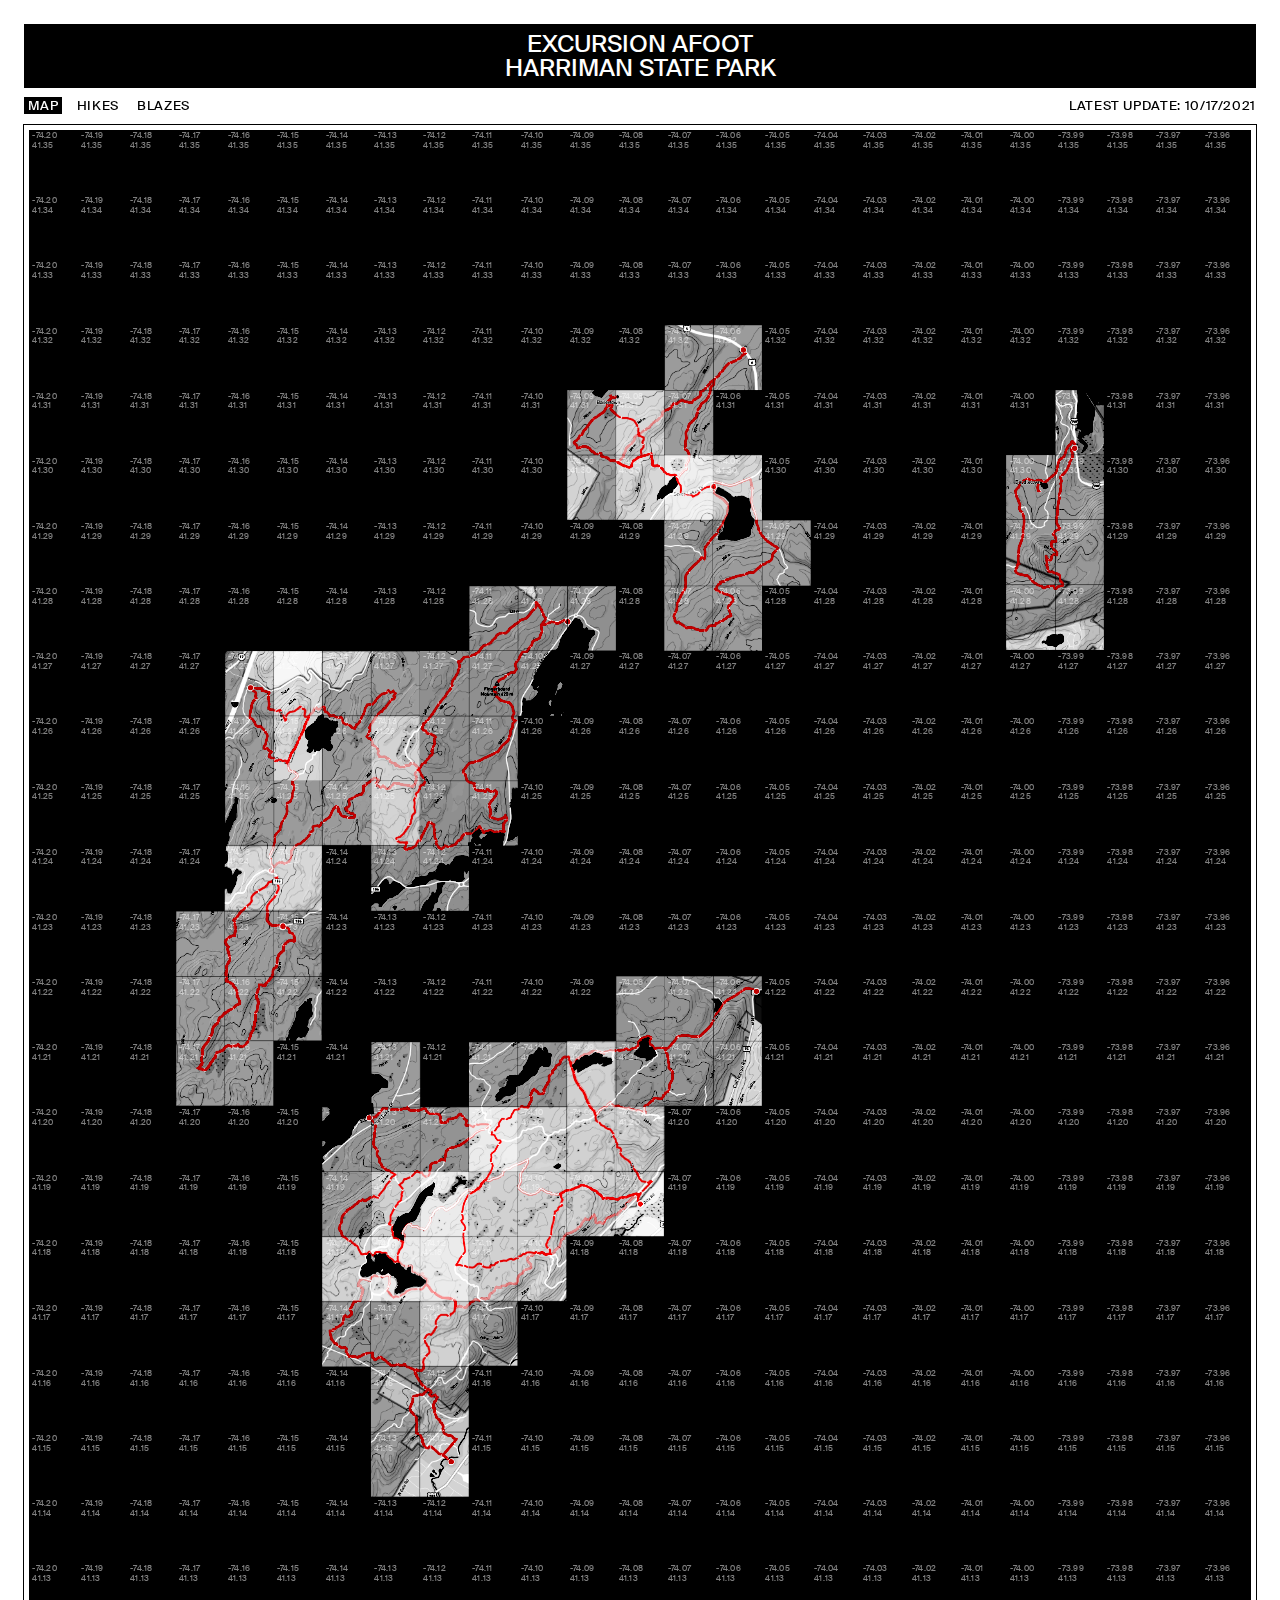
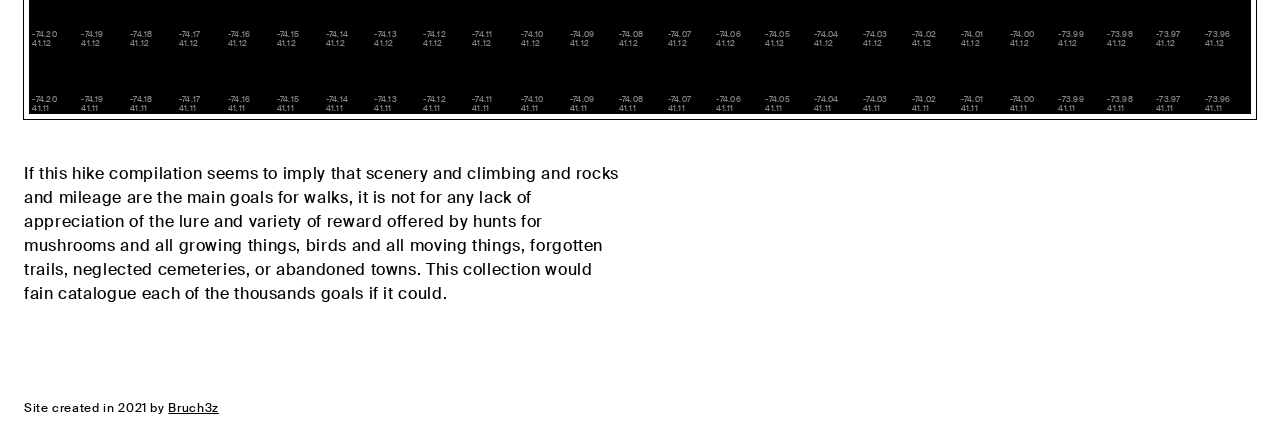
==== commit d80b30bb: "black map coordonee" ====
--- a/index.htm
+++ b/index.htm
@@ -31,171 +31,726 @@
       <div class="one">
         <a style="color:white; background-color:black">&nbsp;MAP&nbsp;</a>
         &nbsp;
+        <a href="blazes.htm">&nbsp;HIKES&nbsp;</a>
+        &nbsp;
         <a href="blazes.htm">&nbsp;BLAZES&nbsp;</a>
       </div>
       <div class="two">LATEST UPDATE: 10/17/2021</div>
     </nav>
 
+<!-- G r i d  1 -->
   <div class="grid grid--map">
 
-<!-- Child 1 – 5 -->
+<!-- C o o r d i n a t e -->
+    <!-- R O W 1 -->
+    <div class="grid__item"><div class="text">-74.20<br>41.35</div></div>
+    <div class="grid__item"><div class="text">-74.19<br>41.35</div></div>
+    <div class="grid__item"><div class="text">-74.18<br>41.35</div></div>
+    <div class="grid__item"><div class="text">-74.17<br>41.35</div></div>
+    <div class="grid__item"><div class="text">-74.16<br>41.35</div></div>
+    <div class="grid__item"><div class="text">-74.15<br>41.35</div></div>
+    <div class="grid__item"><div class="text">-74.14<br>41.35</div></div>
+    <div class="grid__item"><div class="text">-74.13<br>41.35</div></div>
+    <div class="grid__item"><div class="text">-74.12<br>41.35</div></div>
+    <div class="grid__item"><div class="text">-74.11<br>41.35</div></div>
+    <div class="grid__item"><div class="text">-74.10<br>41.35</div></div>
+    <div class="grid__item"><div class="text">-74.09<br>41.35</div></div>
+    <div class="grid__item"><div class="text">-74.08<br>41.35</div></div>
+    <div class="grid__item"><div class="text">-74.07<br>41.35</div></div>
+    <div class="grid__item"><div class="text">-74.06<br>41.35</div></div>
+    <div class="grid__item"><div class="text">-74.05<br>41.35</div></div>
+    <div class="grid__item"><div class="text">-74.04<br>41.35</div></div>
+    <div class="grid__item"><div class="text">-74.03<br>41.35</div></div>
+    <div class="grid__item"><div class="text">-74.02<br>41.35</div></div>
+    <div class="grid__item"><div class="text">-74.01<br>41.35</div></div>
+    <div class="grid__item"><div class="text">-74.00<br>41.35</div></div>
+    <div class="grid__item"><div class="text">-73.99<br>41.35</div></div>
+    <div class="grid__item"><div class="text">-73.98<br>41.35</div></div>
+    <div class="grid__item"><div class="text">-73.97<br>41.35</div></div>
+    <div class="grid__item"><div class="text">-73.96<br>41.35</div></div>
+    <!-- R O W 2 -->
+    <div class="grid__item"><div class="text">-74.20<br>41.34</div></div>
+    <div class="grid__item"><div class="text">-74.19<br>41.34</div></div>
+    <div class="grid__item"><div class="text">-74.18<br>41.34</div></div>
+    <div class="grid__item"><div class="text">-74.17<br>41.34</div></div>
+    <div class="grid__item"><div class="text">-74.16<br>41.34</div></div>
+    <div class="grid__item"><div class="text">-74.15<br>41.34</div></div>
+    <div class="grid__item"><div class="text">-74.14<br>41.34</div></div>
+    <div class="grid__item"><div class="text">-74.13<br>41.34</div></div>
+    <div class="grid__item"><div class="text">-74.12<br>41.34</div></div>
+    <div class="grid__item"><div class="text">-74.11<br>41.34</div></div>
+    <div class="grid__item"><div class="text">-74.10<br>41.34</div></div>
+    <div class="grid__item"><div class="text">-74.09<br>41.34</div></div>
+    <div class="grid__item"><div class="text">-74.08<br>41.34</div></div>
+    <div class="grid__item"><div class="text">-74.07<br>41.34</div></div>
+    <div class="grid__item"><div class="text">-74.06<br>41.34</div></div>
+    <div class="grid__item"><div class="text">-74.05<br>41.34</div></div>
+    <div class="grid__item"><div class="text">-74.04<br>41.34</div></div>
+    <div class="grid__item"><div class="text">-74.03<br>41.34</div></div>
+    <div class="grid__item"><div class="text">-74.02<br>41.34</div></div>
+    <div class="grid__item"><div class="text">-74.01<br>41.34</div></div>
+    <div class="grid__item"><div class="text">-74.00<br>41.34</div></div>
+    <div class="grid__item"><div class="text">-73.99<br>41.34</div></div>
+    <div class="grid__item"><div class="text">-73.98<br>41.34</div></div>
+    <div class="grid__item"><div class="text">-73.97<br>41.34</div></div>
+    <div class="grid__item"><div class="text">-73.96<br>41.34</div></div>
+    <!-- R O W 3 -->
+    <div class="grid__item"><div class="text">-74.20<br>41.33</div></div>
+    <div class="grid__item"><div class="text">-74.19<br>41.33</div></div>
+    <div class="grid__item"><div class="text">-74.18<br>41.33</div></div>
+    <div class="grid__item"><div class="text">-74.17<br>41.33</div></div>
+    <div class="grid__item"><div class="text">-74.16<br>41.33</div></div>
+    <div class="grid__item"><div class="text">-74.15<br>41.33</div></div>
+    <div class="grid__item"><div class="text">-74.14<br>41.33</div></div>
+    <div class="grid__item"><div class="text">-74.13<br>41.33</div></div>
+    <div class="grid__item"><div class="text">-74.12<br>41.33</div></div>
+    <div class="grid__item"><div class="text">-74.11<br>41.33</div></div>
+    <div class="grid__item"><div class="text">-74.10<br>41.33</div></div>
+    <div class="grid__item"><div class="text">-74.09<br>41.33</div></div>
+    <div class="grid__item"><div class="text">-74.08<br>41.33</div></div>
+    <div class="grid__item"><div class="text">-74.07<br>41.33</div></div>
+    <div class="grid__item"><div class="text">-74.06<br>41.33</div></div>
+    <div class="grid__item"><div class="text">-74.05<br>41.33</div></div>
+    <div class="grid__item"><div class="text">-74.04<br>41.33</div></div>
+    <div class="grid__item"><div class="text">-74.03<br>41.33</div></div>
+    <div class="grid__item"><div class="text">-74.02<br>41.33</div></div>
+    <div class="grid__item"><div class="text">-74.01<br>41.33</div></div>
+    <div class="grid__item"><div class="text">-74.00<br>41.33</div></div>
+    <div class="grid__item"><div class="text">-73.99<br>41.33</div></div>
+    <div class="grid__item"><div class="text">-73.98<br>41.33</div></div>
+    <div class="grid__item"><div class="text">-73.97<br>41.33</div></div>
+    <div class="grid__item"><div class="text">-73.96<br>41.33</div></div>
+    <!-- R O W 4 -->
+    <div class="grid__item"><div class="text">-74.20<br>41.32</div></div>
+    <div class="grid__item"><div class="text">-74.19<br>41.32</div></div>
+    <div class="grid__item"><div class="text">-74.18<br>41.32</div></div>
+    <div class="grid__item"><div class="text">-74.17<br>41.32</div></div>
+    <div class="grid__item"><div class="text">-74.16<br>41.32</div></div>
+    <div class="grid__item"><div class="text">-74.15<br>41.32</div></div>
+    <div class="grid__item"><div class="text">-74.14<br>41.32</div></div>
+    <div class="grid__item"><div class="text">-74.13<br>41.32</div></div>
+    <div class="grid__item"><div class="text">-74.12<br>41.32</div></div>
+    <div class="grid__item"><div class="text">-74.11<br>41.32</div></div>
+    <div class="grid__item"><div class="text">-74.10<br>41.32</div></div>
+    <div class="grid__item"><div class="text">-74.09<br>41.32</div></div>
+    <div class="grid__item"><div class="text">-74.08<br>41.32</div></div>
+    <div class="grid__item"><div class="text">-74.07<br>41.32</div></div>
+    <div class="grid__item"><div class="text">-74.06<br>41.32</div></div>
+    <div class="grid__item"><div class="text">-74.05<br>41.32</div></div>
+    <div class="grid__item"><div class="text">-74.04<br>41.32</div></div>
+    <div class="grid__item"><div class="text">-74.03<br>41.32</div></div>
+    <div class="grid__item"><div class="text">-74.02<br>41.32</div></div>
+    <div class="grid__item"><div class="text">-74.01<br>41.32</div></div>
+    <div class="grid__item"><div class="text">-74.00<br>41.32</div></div>
+    <div class="grid__item"><div class="text">-73.99<br>41.32</div></div>
+    <div class="grid__item"><div class="text">-73.98<br>41.32</div></div>
+    <div class="grid__item"><div class="text">-73.97<br>41.32</div></div>
+    <div class="grid__item"><div class="text">-73.96<br>41.32</div></div>
+    <!-- R O W 5 -->
+    <div class="grid__item"><div class="text">-74.20<br>41.31</div></div>
+    <div class="grid__item"><div class="text">-74.19<br>41.31</div></div>
+    <div class="grid__item"><div class="text">-74.18<br>41.31</div></div>
+    <div class="grid__item"><div class="text">-74.17<br>41.31</div></div>
+    <div class="grid__item"><div class="text">-74.16<br>41.31</div></div>
+    <div class="grid__item"><div class="text">-74.15<br>41.31</div></div>
+    <div class="grid__item"><div class="text">-74.14<br>41.31</div></div>
+    <div class="grid__item"><div class="text">-74.13<br>41.31</div></div>
+    <div class="grid__item"><div class="text">-74.12<br>41.31</div></div>
+    <div class="grid__item"><div class="text">-74.11<br>41.31</div></div>
+    <div class="grid__item"><div class="text">-74.10<br>41.31</div></div>
+    <div class="grid__item"><div class="text">-74.09<br>41.31</div></div>
+    <div class="grid__item"><div class="text">-74.08<br>41.31</div></div>
+    <div class="grid__item"><div class="text">-74.07<br>41.31</div></div>
+    <div class="grid__item"><div class="text">-74.06<br>41.31</div></div>
+    <div class="grid__item"><div class="text">-74.05<br>41.31</div></div>
+    <div class="grid__item"><div class="text">-74.04<br>41.31</div></div>
+    <div class="grid__item"><div class="text">-74.03<br>41.31</div></div>
+    <div class="grid__item"><div class="text">-74.02<br>41.31</div></div>
+    <div class="grid__item"><div class="text">-74.01<br>41.31</div></div>
+    <div class="grid__item"><div class="text">-74.00<br>41.31</div></div>
+    <div class="grid__item"><div class="text">-73.99<br>41.31</div></div>
+    <div class="grid__item"><div class="text">-73.98<br>41.31</div></div>
+    <div class="grid__item"><div class="text">-73.97<br>41.31</div></div>
+    <div class="grid__item"><div class="text">-73.96<br>41.31</div></div>
+    <!-- R O W 6 -->
+    <div class="grid__item"><div class="text">-74.20<br>41.30</div></div>
+    <div class="grid__item"><div class="text">-74.19<br>41.30</div></div>
+    <div class="grid__item"><div class="text">-74.18<br>41.30</div></div>
+    <div class="grid__item"><div class="text">-74.17<br>41.30</div></div>
+    <div class="grid__item"><div class="text">-74.16<br>41.30</div></div>
+    <div class="grid__item"><div class="text">-74.15<br>41.30</div></div>
+    <div class="grid__item"><div class="text">-74.14<br>41.30</div></div>
+    <div class="grid__item"><div class="text">-74.13<br>41.30</div></div>
+    <div class="grid__item"><div class="text">-74.12<br>41.30</div></div>
+    <div class="grid__item"><div class="text">-74.11<br>41.30</div></div>
+    <div class="grid__item"><div class="text">-74.10<br>41.30</div></div>
+    <div class="grid__item"><div class="text">-74.09<br>41.30</div></div>
+    <div class="grid__item"><div class="text">-74.08<br>41.30</div></div>
+    <div class="grid__item"><div class="text">-74.07<br>41.30</div></div>
+    <div class="grid__item"><div class="text">-74.06<br>41.30</div></div>
+    <div class="grid__item"><div class="text">-74.05<br>41.30</div></div>
+    <div class="grid__item"><div class="text">-74.04<br>41.30</div></div>
+    <div class="grid__item"><div class="text">-74.03<br>41.30</div></div>
+    <div class="grid__item"><div class="text">-74.02<br>41.30</div></div>
+    <div class="grid__item"><div class="text">-74.01<br>41.30</div></div>
+    <div class="grid__item"><div class="text">-74.00<br>41.30</div></div>
+    <div class="grid__item"><div class="text">-73.99<br>41.30</div></div>
+    <div class="grid__item"><div class="text">-73.98<br>41.30</div></div>
+    <div class="grid__item"><div class="text">-73.97<br>41.30</div></div>
+    <div class="grid__item"><div class="text">-73.96<br>41.30</div></div>
+    <!-- R O W 7 -->
+    <div class="grid__item"><div class="text">-74.20<br>41.29</div></div>
+    <div class="grid__item"><div class="text">-74.19<br>41.29</div></div>
+    <div class="grid__item"><div class="text">-74.18<br>41.29</div></div>
+    <div class="grid__item"><div class="text">-74.17<br>41.29</div></div>
+    <div class="grid__item"><div class="text">-74.16<br>41.29</div></div>
+    <div class="grid__item"><div class="text">-74.15<br>41.29</div></div>
+    <div class="grid__item"><div class="text">-74.14<br>41.29</div></div>
+    <div class="grid__item"><div class="text">-74.13<br>41.29</div></div>
+    <div class="grid__item"><div class="text">-74.12<br>41.29</div></div>
+    <div class="grid__item"><div class="text">-74.11<br>41.29</div></div>
+    <div class="grid__item"><div class="text">-74.10<br>41.29</div></div>
+    <div class="grid__item"><div class="text">-74.09<br>41.29</div></div>
+    <div class="grid__item"><div class="text">-74.08<br>41.29</div></div>
+    <div class="grid__item"><div class="text">-74.07<br>41.29</div></div>
+    <div class="grid__item"><div class="text">-74.06<br>41.29</div></div>
+    <div class="grid__item"><div class="text">-74.05<br>41.29</div></div>
+    <div class="grid__item"><div class="text">-74.04<br>41.29</div></div>
+    <div class="grid__item"><div class="text">-74.03<br>41.29</div></div>
+    <div class="grid__item"><div class="text">-74.02<br>41.29</div></div>
+    <div class="grid__item"><div class="text">-74.01<br>41.29</div></div>
+    <div class="grid__item"><div class="text">-74.00<br>41.29</div></div>
+    <div class="grid__item"><div class="text">-73.99<br>41.29</div></div>
+    <div class="grid__item"><div class="text">-73.98<br>41.29</div></div>
+    <div class="grid__item"><div class="text">-73.97<br>41.29</div></div>
+    <div class="grid__item"><div class="text">-73.96<br>41.29</div></div>
+    <!-- R O W 8 -->
+    <div class="grid__item"><div class="text">-74.20<br>41.28</div></div>
+    <div class="grid__item"><div class="text">-74.19<br>41.28</div></div>
+    <div class="grid__item"><div class="text">-74.18<br>41.28</div></div>
+    <div class="grid__item"><div class="text">-74.17<br>41.28</div></div>
+    <div class="grid__item"><div class="text">-74.16<br>41.28</div></div>
+    <div class="grid__item"><div class="text">-74.15<br>41.28</div></div>
+    <div class="grid__item"><div class="text">-74.14<br>41.28</div></div>
+    <div class="grid__item"><div class="text">-74.13<br>41.28</div></div>
+    <div class="grid__item"><div class="text">-74.12<br>41.28</div></div>
+    <div class="grid__item"><div class="text">-74.11<br>41.28</div></div>
+    <div class="grid__item"><div class="text">-74.10<br>41.28</div></div>
+    <div class="grid__item"><div class="text">-74.09<br>41.28</div></div>
+    <div class="grid__item"><div class="text">-74.08<br>41.28</div></div>
+    <div class="grid__item"><div class="text">-74.07<br>41.28</div></div>
+    <div class="grid__item"><div class="text">-74.06<br>41.28</div></div>
+    <div class="grid__item"><div class="text">-74.05<br>41.28</div></div>
+    <div class="grid__item"><div class="text">-74.04<br>41.28</div></div>
+    <div class="grid__item"><div class="text">-74.03<br>41.28</div></div>
+    <div class="grid__item"><div class="text">-74.02<br>41.28</div></div>
+    <div class="grid__item"><div class="text">-74.01<br>41.28</div></div>
+    <div class="grid__item"><div class="text">-74.00<br>41.28</div></div>
+    <div class="grid__item"><div class="text">-73.99<br>41.28</div></div>
+    <div class="grid__item"><div class="text">-73.98<br>41.28</div></div>
+    <div class="grid__item"><div class="text">-73.97<br>41.28</div></div>
+    <div class="grid__item"><div class="text">-73.96<br>41.28</div></div>
+    <!-- R O W 9 -->
+    <div class="grid__item"><div class="text">-74.20<br>41.27</div></div>
+    <div class="grid__item"><div class="text">-74.19<br>41.27</div></div>
+    <div class="grid__item"><div class="text">-74.18<br>41.27</div></div>
+    <div class="grid__item"><div class="text">-74.17<br>41.27</div></div>
+    <div class="grid__item"><div class="text">-74.16<br>41.27</div></div>
+    <div class="grid__item"><div class="text">-74.15<br>41.27</div></div>
+    <div class="grid__item"><div class="text">-74.14<br>41.27</div></div>
+    <div class="grid__item"><div class="text">-74.13<br>41.27</div></div>
+    <div class="grid__item"><div class="text">-74.12<br>41.27</div></div>
+    <div class="grid__item"><div class="text">-74.11<br>41.27</div></div>
+    <div class="grid__item"><div class="text">-74.10<br>41.27</div></div>
+    <div class="grid__item"><div class="text">-74.09<br>41.27</div></div>
+    <div class="grid__item"><div class="text">-74.08<br>41.27</div></div>
+    <div class="grid__item"><div class="text">-74.07<br>41.27</div></div>
+    <div class="grid__item"><div class="text">-74.06<br>41.27</div></div>
+    <div class="grid__item"><div class="text">-74.05<br>41.27</div></div>
+    <div class="grid__item"><div class="text">-74.04<br>41.27</div></div>
+    <div class="grid__item"><div class="text">-74.03<br>41.27</div></div>
+    <div class="grid__item"><div class="text">-74.02<br>41.27</div></div>
+    <div class="grid__item"><div class="text">-74.01<br>41.27</div></div>
+    <div class="grid__item"><div class="text">-74.00<br>41.27</div></div>
+    <div class="grid__item"><div class="text">-73.99<br>41.27</div></div>
+    <div class="grid__item"><div class="text">-73.98<br>41.27</div></div>
+    <div class="grid__item"><div class="text">-73.97<br>41.27</div></div>
+    <div class="grid__item"><div class="text">-73.96<br>41.27</div></div>
+    <!-- R O W 10 -->
+    <div class="grid__item"><div class="text">-74.20<br>41.26</div></div>
+    <div class="grid__item"><div class="text">-74.19<br>41.26</div></div>
+    <div class="grid__item"><div class="text">-74.18<br>41.26</div></div>
+    <div class="grid__item"><div class="text">-74.17<br>41.26</div></div>
+    <div class="grid__item"><div class="text">-74.16<br>41.26</div></div>
+    <div class="grid__item"><div class="text">-74.15<br>41.26</div></div>
+    <div class="grid__item"><div class="text">-74.14<br>41.26</div></div>
+    <div class="grid__item"><div class="text">-74.13<br>41.26</div></div>
+    <div class="grid__item"><div class="text">-74.12<br>41.26</div></div>
+    <div class="grid__item"><div class="text">-74.11<br>41.26</div></div>
+    <div class="grid__item"><div class="text">-74.10<br>41.26</div></div>
+    <div class="grid__item"><div class="text">-74.09<br>41.26</div></div>
+    <div class="grid__item"><div class="text">-74.08<br>41.26</div></div>
+    <div class="grid__item"><div class="text">-74.07<br>41.26</div></div>
+    <div class="grid__item"><div class="text">-74.06<br>41.26</div></div>
+    <div class="grid__item"><div class="text">-74.05<br>41.26</div></div>
+    <div class="grid__item"><div class="text">-74.04<br>41.26</div></div>
+    <div class="grid__item"><div class="text">-74.03<br>41.26</div></div>
+    <div class="grid__item"><div class="text">-74.02<br>41.26</div></div>
+    <div class="grid__item"><div class="text">-74.01<br>41.26</div></div>
+    <div class="grid__item"><div class="text">-74.00<br>41.26</div></div>
+    <div class="grid__item"><div class="text">-73.99<br>41.26</div></div>
+    <div class="grid__item"><div class="text">-73.98<br>41.26</div></div>
+    <div class="grid__item"><div class="text">-73.97<br>41.26</div></div>
+    <div class="grid__item"><div class="text">-73.96<br>41.26</div></div>
+    <!-- R O W 11 -->
+    <div class="grid__item"><div class="text">-74.20<br>41.25</div></div>
+    <div class="grid__item"><div class="text">-74.19<br>41.25</div></div>
+    <div class="grid__item"><div class="text">-74.18<br>41.25</div></div>
+    <div class="grid__item"><div class="text">-74.17<br>41.25</div></div>
+    <div class="grid__item"><div class="text">-74.16<br>41.25</div></div>
+    <div class="grid__item"><div class="text">-74.15<br>41.25</div></div>
+    <div class="grid__item"><div class="text">-74.14<br>41.25</div></div>
+    <div class="grid__item"><div class="text">-74.13<br>41.25</div></div>
+    <div class="grid__item"><div class="text">-74.12<br>41.25</div></div>
+    <div class="grid__item"><div class="text">-74.11<br>41.25</div></div>
+    <div class="grid__item"><div class="text">-74.10<br>41.25</div></div>
+    <div class="grid__item"><div class="text">-74.09<br>41.25</div></div>
+    <div class="grid__item"><div class="text">-74.08<br>41.25</div></div>
+    <div class="grid__item"><div class="text">-74.07<br>41.25</div></div>
+    <div class="grid__item"><div class="text">-74.06<br>41.25</div></div>
+    <div class="grid__item"><div class="text">-74.05<br>41.25</div></div>
+    <div class="grid__item"><div class="text">-74.04<br>41.25</div></div>
+    <div class="grid__item"><div class="text">-74.03<br>41.25</div></div>
+    <div class="grid__item"><div class="text">-74.02<br>41.25</div></div>
+    <div class="grid__item"><div class="text">-74.01<br>41.25</div></div>
+    <div class="grid__item"><div class="text">-74.00<br>41.25</div></div>
+    <div class="grid__item"><div class="text">-73.99<br>41.25</div></div>
+    <div class="grid__item"><div class="text">-73.98<br>41.25</div></div>
+    <div class="grid__item"><div class="text">-73.97<br>41.25</div></div>
+    <div class="grid__item"><div class="text">-73.96<br>41.25</div></div>
+    <!-- R O W 12 -->
+    <div class="grid__item"><div class="text">-74.20<br>41.24</div></div>
+    <div class="grid__item"><div class="text">-74.19<br>41.24</div></div>
+    <div class="grid__item"><div class="text">-74.18<br>41.24</div></div>
+    <div class="grid__item"><div class="text">-74.17<br>41.24</div></div>
+    <div class="grid__item"><div class="text">-74.16<br>41.24</div></div>
+    <div class="grid__item"><div class="text">-74.15<br>41.24</div></div>
+    <div class="grid__item"><div class="text">-74.14<br>41.24</div></div>
+    <div class="grid__item"><div class="text">-74.13<br>41.24</div></div>
+    <div class="grid__item"><div class="text">-74.12<br>41.24</div></div>
+    <div class="grid__item"><div class="text">-74.11<br>41.24</div></div>
+    <div class="grid__item"><div class="text">-74.10<br>41.24</div></div>
+    <div class="grid__item"><div class="text">-74.09<br>41.24</div></div>
+    <div class="grid__item"><div class="text">-74.08<br>41.24</div></div>
+    <div class="grid__item"><div class="text">-74.07<br>41.24</div></div>
+    <div class="grid__item"><div class="text">-74.06<br>41.24</div></div>
+    <div class="grid__item"><div class="text">-74.05<br>41.24</div></div>
+    <div class="grid__item"><div class="text">-74.04<br>41.24</div></div>
+    <div class="grid__item"><div class="text">-74.03<br>41.24</div></div>
+    <div class="grid__item"><div class="text">-74.02<br>41.24</div></div>
+    <div class="grid__item"><div class="text">-74.01<br>41.24</div></div>
+    <div class="grid__item"><div class="text">-74.00<br>41.24</div></div>
+    <div class="grid__item"><div class="text">-73.99<br>41.24</div></div>
+    <div class="grid__item"><div class="text">-73.98<br>41.24</div></div>
+    <div class="grid__item"><div class="text">-73.97<br>41.24</div></div>
+    <div class="grid__item"><div class="text">-73.96<br>41.24</div></div>
+    <!-- R O W 13 -->
+    <div class="grid__item"><div class="text">-74.20<br>41.23</div></div>
+    <div class="grid__item"><div class="text">-74.19<br>41.23</div></div>
+    <div class="grid__item"><div class="text">-74.18<br>41.23</div></div>
+    <div class="grid__item"><div class="text">-74.17<br>41.23</div></div>
+    <div class="grid__item"><div class="text">-74.16<br>41.23</div></div>
+    <div class="grid__item"><div class="text">-74.15<br>41.23</div></div>
+    <div class="grid__item"><div class="text">-74.14<br>41.23</div></div>
+    <div class="grid__item"><div class="text">-74.13<br>41.23</div></div>
+    <div class="grid__item"><div class="text">-74.12<br>41.23</div></div>
+    <div class="grid__item"><div class="text">-74.11<br>41.23</div></div>
+    <div class="grid__item"><div class="text">-74.10<br>41.23</div></div>
+    <div class="grid__item"><div class="text">-74.09<br>41.23</div></div>
+    <div class="grid__item"><div class="text">-74.08<br>41.23</div></div>
+    <div class="grid__item"><div class="text">-74.07<br>41.23</div></div>
+    <div class="grid__item"><div class="text">-74.06<br>41.23</div></div>
+    <div class="grid__item"><div class="text">-74.05<br>41.23</div></div>
+    <div class="grid__item"><div class="text">-74.04<br>41.23</div></div>
+    <div class="grid__item"><div class="text">-74.03<br>41.23</div></div>
+    <div class="grid__item"><div class="text">-74.02<br>41.23</div></div>
+    <div class="grid__item"><div class="text">-74.01<br>41.23</div></div>
+    <div class="grid__item"><div class="text">-74.00<br>41.23</div></div>
+    <div class="grid__item"><div class="text">-73.99<br>41.23</div></div>
+    <div class="grid__item"><div class="text">-73.98<br>41.23</div></div>
+    <div class="grid__item"><div class="text">-73.97<br>41.23</div></div>
+    <div class="grid__item"><div class="text">-73.96<br>41.23</div></div>
+    <!-- R O W 14 -->
+    <div class="grid__item"><div class="text">-74.20<br>41.22</div></div>
+    <div class="grid__item"><div class="text">-74.19<br>41.22</div></div>
+    <div class="grid__item"><div class="text">-74.18<br>41.22</div></div>
+    <div class="grid__item"><div class="text">-74.17<br>41.22</div></div>
+    <div class="grid__item"><div class="text">-74.16<br>41.22</div></div>
+    <div class="grid__item"><div class="text">-74.15<br>41.22</div></div>
+    <div class="grid__item"><div class="text">-74.14<br>41.22</div></div>
+    <div class="grid__item"><div class="text">-74.13<br>41.22</div></div>
+    <div class="grid__item"><div class="text">-74.12<br>41.22</div></div>
+    <div class="grid__item"><div class="text">-74.11<br>41.22</div></div>
+    <div class="grid__item"><div class="text">-74.10<br>41.22</div></div>
+    <div class="grid__item"><div class="text">-74.09<br>41.22</div></div>
+    <div class="grid__item"><div class="text">-74.08<br>41.22</div></div>
+    <div class="grid__item"><div class="text">-74.07<br>41.22</div></div>
+    <div class="grid__item"><div class="text">-74.06<br>41.22</div></div>
+    <div class="grid__item"><div class="text">-74.05<br>41.22</div></div>
+    <div class="grid__item"><div class="text">-74.04<br>41.22</div></div>
+    <div class="grid__item"><div class="text">-74.03<br>41.22</div></div>
+    <div class="grid__item"><div class="text">-74.02<br>41.22</div></div>
+    <div class="grid__item"><div class="text">-74.01<br>41.22</div></div>
+    <div class="grid__item"><div class="text">-74.00<br>41.22</div></div>
+    <div class="grid__item"><div class="text">-73.99<br>41.22</div></div>
+    <div class="grid__item"><div class="text">-73.98<br>41.22</div></div>
+    <div class="grid__item"><div class="text">-73.97<br>41.22</div></div>
+    <div class="grid__item"><div class="text">-73.96<br>41.22</div></div>
+    <!-- R O W 15 -->
+    <div class="grid__item"><div class="text">-74.20<br>41.21</div></div>
+    <div class="grid__item"><div class="text">-74.19<br>41.21</div></div>
+    <div class="grid__item"><div class="text">-74.18<br>41.21</div></div>
+    <div class="grid__item"><div class="text">-74.17<br>41.21</div></div>
+    <div class="grid__item"><div class="text">-74.16<br>41.21</div></div>
+    <div class="grid__item"><div class="text">-74.15<br>41.21</div></div>
+    <div class="grid__item"><div class="text">-74.14<br>41.21</div></div>
+    <div class="grid__item"><div class="text">-74.13<br>41.21</div></div>
+    <div class="grid__item"><div class="text">-74.12<br>41.21</div></div>
+    <div class="grid__item"><div class="text">-74.11<br>41.21</div></div>
+    <div class="grid__item"><div class="text">-74.10<br>41.21</div></div>
+    <div class="grid__item"><div class="text">-74.09<br>41.21</div></div>
+    <div class="grid__item"><div class="text">-74.08<br>41.21</div></div>
+    <div class="grid__item"><div class="text">-74.07<br>41.21</div></div>
+    <div class="grid__item"><div class="text">-74.06<br>41.21</div></div>
+    <div class="grid__item"><div class="text">-74.05<br>41.21</div></div>
+    <div class="grid__item"><div class="text">-74.04<br>41.21</div></div>
+    <div class="grid__item"><div class="text">-74.03<br>41.21</div></div>
+    <div class="grid__item"><div class="text">-74.02<br>41.21</div></div>
+    <div class="grid__item"><div class="text">-74.01<br>41.21</div></div>
+    <div class="grid__item"><div class="text">-74.00<br>41.21</div></div>
+    <div class="grid__item"><div class="text">-73.99<br>41.21</div></div>
+    <div class="grid__item"><div class="text">-73.98<br>41.21</div></div>
+    <div class="grid__item"><div class="text">-73.97<br>41.21</div></div>
+    <div class="grid__item"><div class="text">-73.96<br>41.21</div></div>
+    <!-- R O W 16 -->
+    <div class="grid__item"><div class="text">-74.20<br>41.20</div></div>
+    <div class="grid__item"><div class="text">-74.19<br>41.20</div></div>
+    <div class="grid__item"><div class="text">-74.18<br>41.20</div></div>
+    <div class="grid__item"><div class="text">-74.17<br>41.20</div></div>
+    <div class="grid__item"><div class="text">-74.16<br>41.20</div></div>
+    <div class="grid__item"><div class="text">-74.15<br>41.20</div></div>
+    <div class="grid__item"><div class="text">-74.14<br>41.20</div></div>
+    <div class="grid__item"><div class="text">-74.13<br>41.20</div></div>
+    <div class="grid__item"><div class="text">-74.12<br>41.20</div></div>
+    <div class="grid__item"><div class="text">-74.11<br>41.20</div></div>
+    <div class="grid__item"><div class="text">-74.10<br>41.20</div></div>
+    <div class="grid__item"><div class="text">-74.09<br>41.20</div></div>
+    <div class="grid__item"><div class="text">-74.08<br>41.20</div></div>
+    <div class="grid__item"><div class="text">-74.07<br>41.20</div></div>
+    <div class="grid__item"><div class="text">-74.06<br>41.20</div></div>
+    <div class="grid__item"><div class="text">-74.05<br>41.20</div></div>
+    <div class="grid__item"><div class="text">-74.04<br>41.20</div></div>
+    <div class="grid__item"><div class="text">-74.03<br>41.20</div></div>
+    <div class="grid__item"><div class="text">-74.02<br>41.20</div></div>
+    <div class="grid__item"><div class="text">-74.01<br>41.20</div></div>
+    <div class="grid__item"><div class="text">-74.00<br>41.20</div></div>
+    <div class="grid__item"><div class="text">-73.99<br>41.20</div></div>
+    <div class="grid__item"><div class="text">-73.98<br>41.20</div></div>
+    <div class="grid__item"><div class="text">-73.97<br>41.20</div></div>
+    <div class="grid__item"><div class="text">-73.96<br>41.20</div></div>
+    <!-- R O W 17 -->
+    <div class="grid__item"><div class="text">-74.20<br>41.19</div></div>
+    <div class="grid__item"><div class="text">-74.19<br>41.19</div></div>
+    <div class="grid__item"><div class="text">-74.18<br>41.19</div></div>
+    <div class="grid__item"><div class="text">-74.17<br>41.19</div></div>
+    <div class="grid__item"><div class="text">-74.16<br>41.19</div></div>
+    <div class="grid__item"><div class="text">-74.15<br>41.19</div></div>
+    <div class="grid__item"><div class="text">-74.14<br>41.19</div></div>
+    <div class="grid__item"><div class="text">-74.13<br>41.19</div></div>
+    <div class="grid__item"><div class="text">-74.12<br>41.19</div></div>
+    <div class="grid__item"><div class="text">-74.11<br>41.19</div></div>
+    <div class="grid__item"><div class="text">-74.10<br>41.19</div></div>
+    <div class="grid__item"><div class="text">-74.09<br>41.19</div></div>
+    <div class="grid__item"><div class="text">-74.08<br>41.19</div></div>
+    <div class="grid__item"><div class="text">-74.07<br>41.19</div></div>
+    <div class="grid__item"><div class="text">-74.06<br>41.19</div></div>
+    <div class="grid__item"><div class="text">-74.05<br>41.19</div></div>
+    <div class="grid__item"><div class="text">-74.04<br>41.19</div></div>
+    <div class="grid__item"><div class="text">-74.03<br>41.19</div></div>
+    <div class="grid__item"><div class="text">-74.02<br>41.19</div></div>
+    <div class="grid__item"><div class="text">-74.01<br>41.19</div></div>
+    <div class="grid__item"><div class="text">-74.00<br>41.19</div></div>
+    <div class="grid__item"><div class="text">-73.99<br>41.19</div></div>
+    <div class="grid__item"><div class="text">-73.98<br>41.19</div></div>
+    <div class="grid__item"><div class="text">-73.97<br>41.19</div></div>
+    <div class="grid__item"><div class="text">-73.96<br>41.19</div></div>
+    <!-- R O W 18 -->
+    <div class="grid__item"><div class="text">-74.20<br>41.18</div></div>
+    <div class="grid__item"><div class="text">-74.19<br>41.18</div></div>
+    <div class="grid__item"><div class="text">-74.18<br>41.18</div></div>
+    <div class="grid__item"><div class="text">-74.17<br>41.18</div></div>
+    <div class="grid__item"><div class="text">-74.16<br>41.18</div></div>
+    <div class="grid__item"><div class="text">-74.15<br>41.18</div></div>
+    <div class="grid__item"><div class="text">-74.14<br>41.18</div></div>
+    <div class="grid__item"><div class="text">-74.13<br>41.18</div></div>
+    <div class="grid__item"><div class="text">-74.12<br>41.18</div></div>
+    <div class="grid__item"><div class="text">-74.11<br>41.18</div></div>
+    <div class="grid__item"><div class="text">-74.10<br>41.18</div></div>
+    <div class="grid__item"><div class="text">-74.09<br>41.18</div></div>
+    <div class="grid__item"><div class="text">-74.08<br>41.18</div></div>
+    <div class="grid__item"><div class="text">-74.07<br>41.18</div></div>
+    <div class="grid__item"><div class="text">-74.06<br>41.18</div></div>
+    <div class="grid__item"><div class="text">-74.05<br>41.18</div></div>
+    <div class="grid__item"><div class="text">-74.04<br>41.18</div></div>
+    <div class="grid__item"><div class="text">-74.03<br>41.18</div></div>
+    <div class="grid__item"><div class="text">-74.02<br>41.18</div></div>
+    <div class="grid__item"><div class="text">-74.01<br>41.18</div></div>
+    <div class="grid__item"><div class="text">-74.00<br>41.18</div></div>
+    <div class="grid__item"><div class="text">-73.99<br>41.18</div></div>
+    <div class="grid__item"><div class="text">-73.98<br>41.18</div></div>
+    <div class="grid__item"><div class="text">-73.97<br>41.18</div></div>
+    <div class="grid__item"><div class="text">-73.96<br>41.18</div></div>
+    <!-- R O W 19 -->
+    <div class="grid__item"><div class="text">-74.20<br>41.17</div></div>
+    <div class="grid__item"><div class="text">-74.19<br>41.17</div></div>
+    <div class="grid__item"><div class="text">-74.18<br>41.17</div></div>
+    <div class="grid__item"><div class="text">-74.17<br>41.17</div></div>
+    <div class="grid__item"><div class="text">-74.16<br>41.17</div></div>
+    <div class="grid__item"><div class="text">-74.15<br>41.17</div></div>
+    <div class="grid__item"><div class="text">-74.14<br>41.17</div></div>
+    <div class="grid__item"><div class="text">-74.13<br>41.17</div></div>
+    <div class="grid__item"><div class="text">-74.12<br>41.17</div></div>
+    <div class="grid__item"><div class="text">-74.11<br>41.17</div></div>
+    <div class="grid__item"><div class="text">-74.10<br>41.17</div></div>
+    <div class="grid__item"><div class="text">-74.09<br>41.17</div></div>
+    <div class="grid__item"><div class="text">-74.08<br>41.17</div></div>
+    <div class="grid__item"><div class="text">-74.07<br>41.17</div></div>
+    <div class="grid__item"><div class="text">-74.06<br>41.17</div></div>
+    <div class="grid__item"><div class="text">-74.05<br>41.17</div></div>
+    <div class="grid__item"><div class="text">-74.04<br>41.17</div></div>
+    <div class="grid__item"><div class="text">-74.03<br>41.17</div></div>
+    <div class="grid__item"><div class="text">-74.02<br>41.17</div></div>
+    <div class="grid__item"><div class="text">-74.01<br>41.17</div></div>
+    <div class="grid__item"><div class="text">-74.00<br>41.17</div></div>
+    <div class="grid__item"><div class="text">-73.99<br>41.17</div></div>
+    <div class="grid__item"><div class="text">-73.98<br>41.17</div></div>
+    <div class="grid__item"><div class="text">-73.97<br>41.17</div></div>
+    <div class="grid__item"><div class="text">-73.96<br>41.17</div></div>
+    <!-- R O W 20 -->
+    <div class="grid__item"><div class="text">-74.20<br>41.16</div></div>
+    <div class="grid__item"><div class="text">-74.19<br>41.16</div></div>
+    <div class="grid__item"><div class="text">-74.18<br>41.16</div></div>
+    <div class="grid__item"><div class="text">-74.17<br>41.16</div></div>
+    <div class="grid__item"><div class="text">-74.16<br>41.16</div></div>
+    <div class="grid__item"><div class="text">-74.15<br>41.16</div></div>
+    <div class="grid__item"><div class="text">-74.14<br>41.16</div></div>
+    <div class="grid__item"><div class="text">-74.13<br>41.16</div></div>
+    <div class="grid__item"><div class="text">-74.12<br>41.16</div></div>
+    <div class="grid__item"><div class="text">-74.11<br>41.16</div></div>
+    <div class="grid__item"><div class="text">-74.10<br>41.16</div></div>
+    <div class="grid__item"><div class="text">-74.09<br>41.16</div></div>
+    <div class="grid__item"><div class="text">-74.08<br>41.16</div></div>
+    <div class="grid__item"><div class="text">-74.07<br>41.16</div></div>
+    <div class="grid__item"><div class="text">-74.06<br>41.16</div></div>
+    <div class="grid__item"><div class="text">-74.05<br>41.16</div></div>
+    <div class="grid__item"><div class="text">-74.04<br>41.16</div></div>
+    <div class="grid__item"><div class="text">-74.03<br>41.16</div></div>
+    <div class="grid__item"><div class="text">-74.02<br>41.16</div></div>
+    <div class="grid__item"><div class="text">-74.01<br>41.16</div></div>
+    <div class="grid__item"><div class="text">-74.00<br>41.16</div></div>
+    <div class="grid__item"><div class="text">-73.99<br>41.16</div></div>
+    <div class="grid__item"><div class="text">-73.98<br>41.16</div></div>
+    <div class="grid__item"><div class="text">-73.97<br>41.16</div></div>
+    <div class="grid__item"><div class="text">-73.96<br>41.16</div></div>
+    <!-- R O W 21 -->
+    <div class="grid__item"><div class="text">-74.20<br>41.15</div></div>
+    <div class="grid__item"><div class="text">-74.19<br>41.15</div></div>
+    <div class="grid__item"><div class="text">-74.18<br>41.15</div></div>
+    <div class="grid__item"><div class="text">-74.17<br>41.15</div></div>
+    <div class="grid__item"><div class="text">-74.16<br>41.15</div></div>
+    <div class="grid__item"><div class="text">-74.15<br>41.15</div></div>
+    <div class="grid__item"><div class="text">-74.14<br>41.15</div></div>
+    <div class="grid__item"><div class="text">-74.13<br>41.15</div></div>
+    <div class="grid__item"><div class="text">-74.12<br>41.15</div></div>
+    <div class="grid__item"><div class="text">-74.11<br>41.15</div></div>
+    <div class="grid__item"><div class="text">-74.10<br>41.15</div></div>
+    <div class="grid__item"><div class="text">-74.09<br>41.15</div></div>
+    <div class="grid__item"><div class="text">-74.08<br>41.15</div></div>
+    <div class="grid__item"><div class="text">-74.07<br>41.15</div></div>
+    <div class="grid__item"><div class="text">-74.06<br>41.15</div></div>
+    <div class="grid__item"><div class="text">-74.05<br>41.15</div></div>
+    <div class="grid__item"><div class="text">-74.04<br>41.15</div></div>
+    <div class="grid__item"><div class="text">-74.03<br>41.15</div></div>
+    <div class="grid__item"><div class="text">-74.02<br>41.15</div></div>
+    <div class="grid__item"><div class="text">-74.01<br>41.15</div></div>
+    <div class="grid__item"><div class="text">-74.00<br>41.15</div></div>
+    <div class="grid__item"><div class="text">-73.99<br>41.15</div></div>
+    <div class="grid__item"><div class="text">-73.98<br>41.15</div></div>
+    <div class="grid__item"><div class="text">-73.97<br>41.15</div></div>
+    <div class="grid__item"><div class="text">-73.96<br>41.15</div></div>
+    <!-- R O W 22 -->
+    <div class="grid__item"><div class="text">-74.20<br>41.14</div></div>
+    <div class="grid__item"><div class="text">-74.19<br>41.14</div></div>
+    <div class="grid__item"><div class="text">-74.18<br>41.14</div></div>
+    <div class="grid__item"><div class="text">-74.17<br>41.14</div></div>
+    <div class="grid__item"><div class="text">-74.16<br>41.14</div></div>
+    <div class="grid__item"><div class="text">-74.15<br>41.14</div></div>
+    <div class="grid__item"><div class="text">-74.14<br>41.14</div></div>
+    <div class="grid__item"><div class="text">-74.13<br>41.14</div></div>
+    <div class="grid__item"><div class="text">-74.12<br>41.14</div></div>
+    <div class="grid__item"><div class="text">-74.11<br>41.14</div></div>
+    <div class="grid__item"><div class="text">-74.10<br>41.14</div></div>
+    <div class="grid__item"><div class="text">-74.09<br>41.14</div></div>
+    <div class="grid__item"><div class="text">-74.08<br>41.14</div></div>
+    <div class="grid__item"><div class="text">-74.07<br>41.14</div></div>
+    <div class="grid__item"><div class="text">-74.06<br>41.14</div></div>
+    <div class="grid__item"><div class="text">-74.05<br>41.14</div></div>
+    <div class="grid__item"><div class="text">-74.04<br>41.14</div></div>
+    <div class="grid__item"><div class="text">-74.03<br>41.14</div></div>
+    <div class="grid__item"><div class="text">-74.02<br>41.14</div></div>
+    <div class="grid__item"><div class="text">-74.01<br>41.14</div></div>
+    <div class="grid__item"><div class="text">-74.00<br>41.14</div></div>
+    <div class="grid__item"><div class="text">-73.99<br>41.14</div></div>
+    <div class="grid__item"><div class="text">-73.98<br>41.14</div></div>
+    <div class="grid__item"><div class="text">-73.97<br>41.14</div></div>
+    <div class="grid__item"><div class="text">-73.96<br>41.14</div></div>
+    <!-- R O W 23 -->
+    <div class="grid__item"><div class="text">-74.20<br>41.13</div></div>
+    <div class="grid__item"><div class="text">-74.19<br>41.13</div></div>
+    <div class="grid__item"><div class="text">-74.18<br>41.13</div></div>
+    <div class="grid__item"><div class="text">-74.17<br>41.13</div></div>
+    <div class="grid__item"><div class="text">-74.16<br>41.13</div></div>
+    <div class="grid__item"><div class="text">-74.15<br>41.13</div></div>
+    <div class="grid__item"><div class="text">-74.14<br>41.13</div></div>
+    <div class="grid__item"><div class="text">-74.13<br>41.13</div></div>
+    <div class="grid__item"><div class="text">-74.12<br>41.13</div></div>
+    <div class="grid__item"><div class="text">-74.11<br>41.13</div></div>
+    <div class="grid__item"><div class="text">-74.10<br>41.13</div></div>
+    <div class="grid__item"><div class="text">-74.09<br>41.13</div></div>
+    <div class="grid__item"><div class="text">-74.08<br>41.13</div></div>
+    <div class="grid__item"><div class="text">-74.07<br>41.13</div></div>
+    <div class="grid__item"><div class="text">-74.06<br>41.13</div></div>
+    <div class="grid__item"><div class="text">-74.05<br>41.13</div></div>
+    <div class="grid__item"><div class="text">-74.04<br>41.13</div></div>
+    <div class="grid__item"><div class="text">-74.03<br>41.13</div></div>
+    <div class="grid__item"><div class="text">-74.02<br>41.13</div></div>
+    <div class="grid__item"><div class="text">-74.01<br>41.13</div></div>
+    <div class="grid__item"><div class="text">-74.00<br>41.13</div></div>
+    <div class="grid__item"><div class="text">-73.99<br>41.13</div></div>
+    <div class="grid__item"><div class="text">-73.98<br>41.13</div></div>
+    <div class="grid__item"><div class="text">-73.97<br>41.13</div></div>
+    <div class="grid__item"><div class="text">-73.96<br>41.13</div></div>
+    <!-- R O W 24 -->
+    <div class="grid__item"><div class="text">-74.20<br>41.12</div></div>
+    <div class="grid__item"><div class="text">-74.19<br>41.12</div></div>
+    <div class="grid__item"><div class="text">-74.18<br>41.12</div></div>
+    <div class="grid__item"><div class="text">-74.17<br>41.12</div></div>
+    <div class="grid__item"><div class="text">-74.16<br>41.12</div></div>
+    <div class="grid__item"><div class="text">-74.15<br>41.12</div></div>
+    <div class="grid__item"><div class="text">-74.14<br>41.12</div></div>
+    <div class="grid__item"><div class="text">-74.13<br>41.12</div></div>
+    <div class="grid__item"><div class="text">-74.12<br>41.12</div></div>
+    <div class="grid__item"><div class="text">-74.11<br>41.12</div></div>
+    <div class="grid__item"><div class="text">-74.10<br>41.12</div></div>
+    <div class="grid__item"><div class="text">-74.09<br>41.12</div></div>
+    <div class="grid__item"><div class="text">-74.08<br>41.12</div></div>
+    <div class="grid__item"><div class="text">-74.07<br>41.12</div></div>
+    <div class="grid__item"><div class="text">-74.06<br>41.12</div></div>
+    <div class="grid__item"><div class="text">-74.05<br>41.12</div></div>
+    <div class="grid__item"><div class="text">-74.04<br>41.12</div></div>
+    <div class="grid__item"><div class="text">-74.03<br>41.12</div></div>
+    <div class="grid__item"><div class="text">-74.02<br>41.12</div></div>
+    <div class="grid__item"><div class="text">-74.01<br>41.12</div></div>
+    <div class="grid__item"><div class="text">-74.00<br>41.12</div></div>
+    <div class="grid__item"><div class="text">-73.99<br>41.12</div></div>
+    <div class="grid__item"><div class="text">-73.98<br>41.12</div></div>
+    <div class="grid__item"><div class="text">-73.97<br>41.12</div></div>
+    <div class="grid__item"><div class="text">-73.96<br>41.12</div></div>
+    <!-- R O W 25 -->
+    <div class="grid__item"><div class="text">-74.20<br>41.11</div></div>
+    <div class="grid__item"><div class="text">-74.19<br>41.11</div></div>
+    <div class="grid__item"><div class="text">-74.18<br>41.11</div></div>
+    <div class="grid__item"><div class="text">-74.17<br>41.11</div></div>
+    <div class="grid__item"><div class="text">-74.16<br>41.11</div></div>
+    <div class="grid__item"><div class="text">-74.15<br>41.11</div></div>
+    <div class="grid__item"><div class="text">-74.14<br>41.11</div></div>
+    <div class="grid__item"><div class="text">-74.13<br>41.11</div></div>
+    <div class="grid__item"><div class="text">-74.12<br>41.11</div></div>
+    <div class="grid__item"><div class="text">-74.11<br>41.11</div></div>
+    <div class="grid__item"><div class="text">-74.10<br>41.11</div></div>
+    <div class="grid__item"><div class="text">-74.09<br>41.11</div></div>
+    <div class="grid__item"><div class="text">-74.08<br>41.11</div></div>
+    <div class="grid__item"><div class="text">-74.07<br>41.11</div></div>
+    <div class="grid__item"><div class="text">-74.06<br>41.11</div></div>
+    <div class="grid__item"><div class="text">-74.05<br>41.11</div></div>
+    <div class="grid__item"><div class="text">-74.04<br>41.11</div></div>
+    <div class="grid__item"><div class="text">-74.03<br>41.11</div></div>
+    <div class="grid__item"><div class="text">-74.02<br>41.11</div></div>
+    <div class="grid__item"><div class="text">-74.01<br>41.11</div></div>
+    <div class="grid__item"><div class="text">-74.00<br>41.11</div></div>
+    <div class="grid__item"><div class="text">-73.99<br>41.11</div></div>
+    <div class="grid__item"><div class="text">-73.98<br>41.11</div></div>
+    <div class="grid__item"><div class="text">-73.97<br>41.11</div></div>
+    <div class="grid__item"><div class="text">-73.96<br>41.11</div></div>
+
+<!-- M a p -->
+<!-- Child 551 – 555 -->
     <div class="grid__item">
       <img src="img/maps/threereservoirs.png" alt="Three Reservoirs">
-      <div class="middle">
-        <div class="text">
-          Three Reservoirs<br>
-          <hr>
-          41.21772, -74.05089 <br>
-          <hr>
-          9.62 km&nbsp;301 m elev.</div>
-        </div>
     </div>
 
     <div class="grid__item">
       <img src="img/maps/silvermineloop.png" alt="Silver Mine">
-      <div class="middle">
-      <div class="text">
-          Silver Mine<br>
-          <hr>
-          41.29501, -74.05959 <br>
-          <hr>
-          8.15 km&nbsp;251 m elev.</div>
-      </div>
     </div>
 
     <div class="grid__item">
       <img src="img/maps/ramapomountain.png" alt="Ramapo Mountain">
-      <div class="middle">
-      <div class="text">
-          Ramapo Mountain <br>
-          <hr>
-          41.18518, -74.07458 <br>
-          <hr>
-          12.92 km&nbsp;447 m elev.</div>
-      </div>
     </div>
 
     <div class="grid__item">
       <img src="img/maps/racoonbrookehill.png" alt="Racoon Brooke Hill">
-      <div class="middle">
-      <div class="text">
-          Racoon Brooke Hill <br>
-          <hr>
-          41.14549, -74.11333 <br>
-          <hr>
-          11.95 km&nbsp;488 m elev.</div>
-      </div>
     </div>
 
     <div class="grid__item">
       <img src="img/maps/lemonsqueezer.png" alt="Lemon Squeezer">
-      <div class="middle">
-      <div class="text">
-          Lemon Squeezer <br>
-          <hr>
-          41.2361, -74.1502 <br>
-          <hr>
-          12.16 km&nbsp;322 m elev.</div>
-      </div>
-    </div>
-
-<!-- Child 6 – 10 -->
-    <div class="grid__item">
-      <img src="img/maps/islandpond.png" alt="Island Pond">
-      <div class="middle">
-        <div class="text">
-          Island Pond <br>
-          <hr>
-          41.2644, -74.15447 <br>
-          <hr>
-          4.65 km&nbsp;217 m</div>
-      </div>
+    </div>
+
+
+<!-- Child 556 – 560 -->
+    <div class="grid__item">
+      <img src="img/maps/islandpond.jpg" alt="Island Pond">
     </div>
 
     <div class="grid__item">
       <img src="img/maps/doodletown.png" alt="Doodle Town">
-      <div class="middle">
-        <div class="text">
-          Doodletown <br>
-          <hr>
-          41.3011, -73.98614 <br>
-          <hr>
-          10 mi.&nbsp;357 elev.</div>
-      </div>
     </div>
 
     <div class="grid__item">
       <img src="img/maps/diamondmountain.png" alt="Diamond Mountain">
-      <div class="middle">
-        <div class="text">
-          Diamond Mountain<br>
-          <hr>
-          41.19839, -74.13009 <br>
-          <hr>
-          10.64 km&nbsp;269 m elev.</div>
-      </div>
     </div>
 
     <div class="grid__item">
       <img src="img/maps/canberryhill.png" alt="Cranberry Hill">
-      <div class="middle">
-        <div class="text">
-          Cranberry Hill<br>
-          <hr>
-          41.31626, -74.05356 <br>
-          <hr>
-          7.42 km&nbsp;220 m elev.</div>
-      </div>
     </div>
 
     <div class="grid__item">
       <img src="img/maps/breakneckmountain.png" alt="Breakneck Mountain">
-      <div class="middle">
-        <div class="text">
-          Breakneck Mountain <br>
-          <hr>
-          41.18501, -74.07453 <br>
-          <hr>
-          13.18 km&nbsp;439 m elev.</div>
-      </div>
-    </div>
-
-  <!-- Child 11 – 15 -->
+    </div>
+
+
+  <!-- Child 561 – 565 -->
     <div class="grid__item">
       <img src="img/maps/balckashswamp.png" alt="Black Ash Swamp">
-      <div class="middle">
-        <div class="text">
-          Black Ash Swamp<br>
-          <hr>
-          41.22772, -74.14777 <br>
-          <hr>
-          9.04 km&nbsp;362 m elev.</div>
-      </div>
     </div>
 
     <div class="grid__item">
       <img src="img/maps/baileytown.png" alt="Bailey Town">
-      <div class="middle">
-        <div class="text">
-          Bailey Town<br>
-          <hr>
-          41.29523, -74.05966 <br>
-          <hr>
-          8.06 km&nbsp;182 m elev.</div>
-      </div>
     </div>
 
     <div class="grid__item">
       <img src="img/maps/fingerboardmountain.png" alt="Fingerboard Mountain">
-      <div class="middle">
-        <div class="text">
-          Fingerboard Mountain<br>
-          <hr>
-          41.27457, -74.08961 <br>
-          <hr>
-          15.79 km&nbsp;476 m elev.</div>
-      </div>
-    </div>
+    </div>
+
 
   </div>
 
--- a/css/grid_blazes.css
+++ b/css/grid_blazes.css
@@ -6,3 +6,14 @@
   outline: 0.5px solid #ffffff;
   outline-offset: 5px;
 }
+
+
+@media only screen and (max-width: 568px) {
+
+  .blaze-grid {
+    grid-template-columns: repeat(4, 1fr);
+    grid-column-gap: 0.07rem;
+    grid-row-gap: 0.07rem;
+  }
+
+}
--- a/css/grid_map.css
+++ b/css/grid_map.css
@@ -1,3 +1,22 @@
+/*//////  h o v e r  o n  g r i d  e l e m e n t  //////*/
+
+
+
+.text {
+  font-size: 50%;
+  font-family: 'SuisseIntl-Book';
+  font-weight: 100;
+  letter-spacing: 0.015rem;
+  outline: none !important;
+  color: white;
+  opacity: 50%;
+  text-align:left;
+  line-height: 1.2;
+  padding-top: 0.1rem;
+  padding-left: 0.2rem;
+}
+
+/*//////  i m a g e  //////*/
 img {
   width: 100%;
   display: block;
@@ -9,14 +28,13 @@
   display: grid;
   outline: 1px solid black;
   outline-offset: 5px;
-  background-color: white;
+  background-color: black;
   max-width: 100vw;
   margin-top: 0.40rem;
   margin-left: 0.33rem;
   margin-right: 0.33rem;
   cursor: cell;
 }
-
 /*//////  m a p s  //////*/
 
 .grid--map {
@@ -26,7 +44,7 @@
 
 .grid--map .grid__item {
   min-height: auto;
-  mix-blend-mode: multiply;
+  mix-blend-mode:hard-light;
 }
 
 .grid--map .spacer {
@@ -34,148 +52,723 @@
   padding-bottom: 100%;
 }
 
-.grid--map .grid__item:nth-child(1) {
+
+/*//////  m a p s //////*/
+
+.grid--map .grid__item:nth-child(626) {
   grid-column: 12 / span 4;
   grid-row: 14 / span 3;
 }
 
-.grid--map .grid__item:nth-child(2) {
-  grid-column: 15 / span 3;
+.grid--map .grid__item:nth-child(627) {
+  grid-column: 14 / span 3;
   grid-row: 6 / span 3;
 }
 
-.grid--map .grid__item:nth-child(3) {
+.grid--map .grid__item:nth-child(628) {
   grid-column: 8 / span 6;
   grid-row: 16 / span 4;
 }
 
-.grid--map .grid__item:nth-child(4) {
+.grid--map .grid__item:nth-child(629) {
   grid-column: 7 / span 3;
   grid-row: 18 / span 4;
 }
 
-.grid--map .grid__item:nth-child(5) {
+.grid--map .grid__item:nth-child(630) {
   grid-column: 5 / span 4;
   grid-row: 9 / span 4;
 }
 
-.grid--map .grid__item:nth-child(6) {
+.grid--map .grid__item:nth-child(631) {
   grid-column: 5 / span 2;
   grid-row: 9 / span 2;
 }
 
-.grid--map .grid__item:nth-child(7) {
+.grid--map .grid__item:nth-child(632) {
   grid-column: 21 / span 2;
   grid-row: 5 / span 4;
 }
 
-.grid--map .grid__item:nth-child(8) {
-  grid-column: 15 / span 4;
-  grid-row: 7 / span 4;
-}
-
-.grid--map .grid__item:nth-child(9) {
+.grid--map .grid__item:nth-child(633) {
+  grid-column: 7 / span 4;
+  grid-row: 15 / span 4;
+}
+
+.grid--map .grid__item:nth-child(634) {
   grid-column: 13 / span 3;
   grid-row: 4 / span 3;
 }
 
-.grid--map .grid__item:nth-child(10) {
+.grid--map .grid__item:nth-child(635) {
   grid-column: 9 / span 5;
-  grid-row: 14 / span 4;
-}
-
-.grid--map .grid__item:nth-child(11) {
-  grid-column: 8 / span 3;
+  grid-row: 15 / span 4;
+}
+
+.grid--map .grid__item:nth-child(636) {
+  grid-column: 4 / span 3;
   grid-row: 12 / span 4;
 }
 
-.grid--map .grid__item:nth-child(12) {
+.grid--map .grid__item:nth-child(637) {
   grid-column: 12 / span 4;
   grid-row: 5 / span 2;
 }
 
-.grid--map .grid__item:nth-child(13) {
+.grid--map .grid__item:nth-child(638) {
   grid-column: 8 / span 5;
   grid-row: 8 / span 5;
 }
 
 
-/*//////  h o v e r  o n  g r i d  e l e m e n t  //////*/
-
-.grid__item{
-  transition: transform 0.3s ease;
-  mix-blend-mode: normal;
-}
-
-.middle {
-  transition: .2s ease;
-  position: absolute;
-  bottom: -50px;
-  text-align: left;
-  background-color: black;
-  opacity: 0;
-  width:100%;
-  margin: -1px;
-  border: 1px solid black;
-}
-
-.text {
-  font-size: 55%;
-  font-family: 'SuisseIntl-Book';
-  font-weight: 100;
-  letter-spacing: 0.015rem;
-  color: white;
-  outline: none !important;
-  line-height: 1.2;
-  margin-top: 0.2rem;
-  margin-bottom: 0.2rem;
-  padding-right: 0.2rem;
-  padding-left: 0.2rem;
-  border: 1px solid #000;
-}
-
-
-/*//////  m o b i l e  //////*/
-
-
-
-@media (hover: hover) {
-  .grid__item:hover{
-    mix-blend-mode: normal;
-    transform: scale(1.5);
-    z-index: 900;
-    background-color: white;
-    border: 1px solid #000;
-  }
-
-
-  /*//////  h o v e r  t e x t  //////*/
-
-  .grid__item:hover .middle{
-    opacity: 1;
-  }
-}
-
-@media (hover: none) {
-  .grid__item:hover{
-    mix-blend-mode: normal;
-    transform: scale(1.5);
-    z-index: 900;
-    background-color: white;
-    box-shadow: 5px 15px 40px #923fff;
-  }
-
-
-  /*//////  h o v e r  t e x t  //////*/
-
-  .grid__item:hover .middle{
-    opacity: 1;
-  }
-}
-
-
-@media only screen and (max-width: 600px) {
-  .middle {
-    width:10%;
-  }
-}
+/*//////  c o o r d i n a t e  //////*/
+/*//////  R O W 1  //////*/
+.grid--map .grid__item:nth-child(1) { grid-column: 1 / span 1; grid-row: 1 / span 1; }
+.grid--map .grid__item:nth-child(2) { grid-column: 2 / span 1; grid-row: 1 / span 1; }
+.grid--map .grid__item:nth-child(3) { grid-column: 3 / span 1; grid-row: 1 / span 1; }
+.grid--map .grid__item:nth-child(4) { grid-column: 4 / span 1; grid-row: 1 / span 1; }
+.grid--map .grid__item:nth-child(5) { grid-column: 5 / span 1; grid-row: 1 / span 1; }
+.grid--map .grid__item:nth-child(6) { grid-column: 6 / span 1; grid-row: 1 / span 1; }
+.grid--map .grid__item:nth-child(7) { grid-column: 7 / span 1; grid-row: 1 / span 1; }
+.grid--map .grid__item:nth-child(8) { grid-column: 8 / span 1; grid-row: 1 / span 1; }
+.grid--map .grid__item:nth-child(9) { grid-column: 9 / span 1; grid-row: 1 / span 1; }
+.grid--map .grid__item:nth-child(10) { grid-column: 10 / span 1; grid-row: 1 / span 1; }
+.grid--map .grid__item:nth-child(11) { grid-column: 11 / span 1; grid-row: 1 / span 1; }
+.grid--map .grid__item:nth-child(12) { grid-column: 12 / span 1; grid-row: 1 / span 1; }
+.grid--map .grid__item:nth-child(13) { grid-column: 13 / span 1; grid-row: 1 / span 1; }
+.grid--map .grid__item:nth-child(14) { grid-column: 14 / span 1; grid-row: 1 / span 1; }
+.grid--map .grid__item:nth-child(15) { grid-column: 15 / span 1; grid-row: 1 / span 1; }
+.grid--map .grid__item:nth-child(16) { grid-column: 16 / span 1; grid-row: 1 / span 1; }
+.grid--map .grid__item:nth-child(17) { grid-column: 17 / span 1; grid-row: 1 / span 1; }
+.grid--map .grid__item:nth-child(18) { grid-column: 18 / span 1; grid-row: 1 / span 1; }
+.grid--map .grid__item:nth-child(19) { grid-column: 19 / span 1; grid-row: 1 / span 1; }
+.grid--map .grid__item:nth-child(20) { grid-column: 20 / span 1; grid-row: 1 / span 1; }
+.grid--map .grid__item:nth-child(21) { grid-column: 21 / span 1; grid-row: 1 / span 1; }
+.grid--map .grid__item:nth-child(22) { grid-column: 22 / span 1; grid-row: 1 / span 1; }
+.grid--map .grid__item:nth-child(23) { grid-column: 23 / span 1; grid-row: 1 / span 1; }
+.grid--map .grid__item:nth-child(24) { grid-column: 24 / span 1; grid-row: 1 / span 1; }
+.grid--map .grid__item:nth-child(25) { grid-column: 25 / span 1; grid-row: 1 / span 1; }
+/*//////  R O W 2  //////*/
+.grid--map .grid__item:nth-child(26) { grid-column: 1 / span 1; grid-row: 2 / span 1; }
+.grid--map .grid__item:nth-child(27) { grid-column: 2 / span 1; grid-row: 2 / span 1; }
+.grid--map .grid__item:nth-child(28) { grid-column: 3 / span 1; grid-row: 2 / span 1; }
+.grid--map .grid__item:nth-child(29) { grid-column: 4 / span 1; grid-row: 2 / span 1; }
+.grid--map .grid__item:nth-child(30) { grid-column: 5 / span 1; grid-row: 2 / span 1; }
+.grid--map .grid__item:nth-child(31) { grid-column: 6 / span 1; grid-row: 2 / span 1; }
+.grid--map .grid__item:nth-child(32) { grid-column: 7 / span 1; grid-row: 2 / span 1; }
+.grid--map .grid__item:nth-child(33) { grid-column: 8 / span 1; grid-row: 2 / span 1; }
+.grid--map .grid__item:nth-child(34) { grid-column: 9 / span 1; grid-row: 2 / span 1; }
+.grid--map .grid__item:nth-child(35) { grid-column: 10 / span 1; grid-row: 2 / span 1; }
+.grid--map .grid__item:nth-child(36) { grid-column: 11 / span 1; grid-row: 2 / span 1; }
+.grid--map .grid__item:nth-child(37) { grid-column: 12 / span 1; grid-row: 2 / span 1; }
+.grid--map .grid__item:nth-child(38) { grid-column: 13 / span 1; grid-row: 2 / span 1; }
+.grid--map .grid__item:nth-child(39) { grid-column: 14 / span 1; grid-row: 2 / span 1; }
+.grid--map .grid__item:nth-child(40) { grid-column: 15 / span 1; grid-row: 2 / span 1; }
+.grid--map .grid__item:nth-child(41) { grid-column: 16 / span 1; grid-row: 2 / span 1; }
+.grid--map .grid__item:nth-child(42) { grid-column: 17 / span 1; grid-row: 2 / span 1; }
+.grid--map .grid__item:nth-child(43) { grid-column: 18 / span 1; grid-row: 2 / span 1; }
+.grid--map .grid__item:nth-child(44) { grid-column: 19 / span 1; grid-row: 2 / span 1; }
+.grid--map .grid__item:nth-child(45) { grid-column: 20 / span 1; grid-row: 2 / span 1; }
+.grid--map .grid__item:nth-child(46) { grid-column: 21 / span 1; grid-row: 2 / span 1; }
+.grid--map .grid__item:nth-child(47) { grid-column: 22 / span 1; grid-row: 2 / span 1; }
+.grid--map .grid__item:nth-child(48) { grid-column: 23 / span 1; grid-row: 2 / span 1; }
+.grid--map .grid__item:nth-child(49) { grid-column: 24 / span 1; grid-row: 2 / span 1; }
+.grid--map .grid__item:nth-child(50) { grid-column: 25 / span 1; grid-row: 2 / span 1; }
+/*//////  R O W 3  //////*/
+.grid--map .grid__item:nth-child(51) { grid-column: 1 / span 1; grid-row: 3 / span 1; }
+.grid--map .grid__item:nth-child(52) { grid-column: 2 / span 1; grid-row: 3 / span 1; }
+.grid--map .grid__item:nth-child(53) { grid-column: 3 / span 1; grid-row: 3 / span 1; }
+.grid--map .grid__item:nth-child(54) { grid-column: 4 / span 1; grid-row: 3 / span 1; }
+.grid--map .grid__item:nth-child(55) { grid-column: 5 / span 1; grid-row: 3 / span 1; }
+.grid--map .grid__item:nth-child(56) { grid-column: 6 / span 1; grid-row: 3 / span 1; }
+.grid--map .grid__item:nth-child(57) { grid-column: 7 / span 1; grid-row: 3 / span 1; }
+.grid--map .grid__item:nth-child(58) { grid-column: 8 / span 1; grid-row: 3 / span 1; }
+.grid--map .grid__item:nth-child(59) { grid-column: 9 / span 1; grid-row: 3 / span 1; }
+.grid--map .grid__item:nth-child(60) { grid-column: 10 / span 1; grid-row: 3 / span 1; }
+.grid--map .grid__item:nth-child(61) { grid-column: 11 / span 1; grid-row: 3 / span 1; }
+.grid--map .grid__item:nth-child(62) { grid-column: 12 / span 1; grid-row: 3 / span 1; }
+.grid--map .grid__item:nth-child(63) { grid-column: 13 / span 1; grid-row: 3 / span 1; }
+.grid--map .grid__item:nth-child(64) { grid-column: 14 / span 1; grid-row: 3 / span 1; }
+.grid--map .grid__item:nth-child(65) { grid-column: 15 / span 1; grid-row: 3 / span 1; }
+.grid--map .grid__item:nth-child(66) { grid-column: 16 / span 1; grid-row: 3 / span 1; }
+.grid--map .grid__item:nth-child(67) { grid-column: 17 / span 1; grid-row: 3 / span 1; }
+.grid--map .grid__item:nth-child(68) { grid-column: 18 / span 1; grid-row: 3 / span 1; }
+.grid--map .grid__item:nth-child(69) { grid-column: 19 / span 1; grid-row: 3 / span 1; }
+.grid--map .grid__item:nth-child(70) { grid-column: 20 / span 1; grid-row: 3 / span 1; }
+.grid--map .grid__item:nth-child(71) { grid-column: 21 / span 1; grid-row: 3 / span 1; }
+.grid--map .grid__item:nth-child(72) { grid-column: 22 / span 1; grid-row: 3 / span 1; }
+.grid--map .grid__item:nth-child(73) { grid-column: 23 / span 1; grid-row: 3 / span 1; }
+.grid--map .grid__item:nth-child(74) { grid-column: 24 / span 1; grid-row: 3 / span 1; }
+.grid--map .grid__item:nth-child(75) { grid-column: 25 / span 1; grid-row: 3 / span 1; }
+/*//////  R O W 4  //////*/
+.grid--map .grid__item:nth-child(76) { grid-column: 1 / span 1; grid-row: 4 / span 1; }
+.grid--map .grid__item:nth-child(77) { grid-column: 2 / span 1; grid-row: 4 / span 1; }
+.grid--map .grid__item:nth-child(78) { grid-column: 3 / span 1; grid-row: 4 / span 1; }
+.grid--map .grid__item:nth-child(79) { grid-column: 4 / span 1; grid-row: 4 / span 1; }
+.grid--map .grid__item:nth-child(80) { grid-column: 5 / span 1; grid-row: 4 / span 1; }
+.grid--map .grid__item:nth-child(81) { grid-column: 6 / span 1; grid-row: 4 / span 1; }
+.grid--map .grid__item:nth-child(82) { grid-column: 7 / span 1; grid-row: 4 / span 1; }
+.grid--map .grid__item:nth-child(83) { grid-column: 8 / span 1; grid-row: 4 / span 1; }
+.grid--map .grid__item:nth-child(84) { grid-column: 9 / span 1; grid-row: 4 / span 1; }
+.grid--map .grid__item:nth-child(85) { grid-column: 10 / span 1; grid-row: 4 / span 1; }
+.grid--map .grid__item:nth-child(86) { grid-column: 11 / span 1; grid-row: 4 / span 1; }
+.grid--map .grid__item:nth-child(87) { grid-column: 12 / span 1; grid-row: 4 / span 1; }
+.grid--map .grid__item:nth-child(88) { grid-column: 13 / span 1; grid-row: 4 / span 1; }
+.grid--map .grid__item:nth-child(89) { grid-column: 14 / span 1; grid-row: 4 / span 1; }
+.grid--map .grid__item:nth-child(90) { grid-column: 15 / span 1; grid-row: 4 / span 1; }
+.grid--map .grid__item:nth-child(91) { grid-column: 16 / span 1; grid-row: 4 / span 1; }
+.grid--map .grid__item:nth-child(92) { grid-column: 17 / span 1; grid-row: 4 / span 1; }
+.grid--map .grid__item:nth-child(93) { grid-column: 18 / span 1; grid-row: 4 / span 1; }
+.grid--map .grid__item:nth-child(94) { grid-column: 19 / span 1; grid-row: 4 / span 1; }
+.grid--map .grid__item:nth-child(95) { grid-column: 20 / span 1; grid-row: 4 / span 1; }
+.grid--map .grid__item:nth-child(96) { grid-column: 21 / span 1; grid-row: 4 / span 1; }
+.grid--map .grid__item:nth-child(97) { grid-column: 22 / span 1; grid-row: 4 / span 1; }
+.grid--map .grid__item:nth-child(98) { grid-column: 23 / span 1; grid-row: 4 / span 1; }
+.grid--map .grid__item:nth-child(99) { grid-column: 24 / span 1; grid-row: 4 / span 1; }
+.grid--map .grid__item:nth-child(100) { grid-column: 25 / span 1; grid-row: 4 / span 1; }
+/*//////  R O W 5  //////*/
+.grid--map .grid__item:nth-child(101) { grid-column: 1 / span 1; grid-row: 5 / span 1; }
+.grid--map .grid__item:nth-child(102) { grid-column: 2 / span 1; grid-row: 5 / span 1; }
+.grid--map .grid__item:nth-child(103) { grid-column: 3 / span 1; grid-row: 5 / span 1; }
+.grid--map .grid__item:nth-child(104) { grid-column: 4 / span 1; grid-row: 5 / span 1; }
+.grid--map .grid__item:nth-child(105) { grid-column: 5 / span 1; grid-row: 5 / span 1; }
+.grid--map .grid__item:nth-child(106) { grid-column: 6 / span 1; grid-row: 5 / span 1; }
+.grid--map .grid__item:nth-child(107) { grid-column: 7 / span 1; grid-row: 5 / span 1; }
+.grid--map .grid__item:nth-child(108) { grid-column: 8 / span 1; grid-row: 5 / span 1; }
+.grid--map .grid__item:nth-child(109) { grid-column: 9 / span 1; grid-row: 5 / span 1; }
+.grid--map .grid__item:nth-child(110) { grid-column: 10 / span 1; grid-row: 5 / span 1; }
+.grid--map .grid__item:nth-child(111) { grid-column: 11 / span 1; grid-row: 5 / span 1; }
+.grid--map .grid__item:nth-child(112) { grid-column: 12 / span 1; grid-row: 5 / span 1; }
+.grid--map .grid__item:nth-child(113) { grid-column: 13 / span 1; grid-row: 5 / span 1; }
+.grid--map .grid__item:nth-child(114) { grid-column: 14 / span 1; grid-row: 5 / span 1; }
+.grid--map .grid__item:nth-child(115) { grid-column: 15 / span 1; grid-row: 5 / span 1; }
+.grid--map .grid__item:nth-child(116) { grid-column: 16 / span 1; grid-row: 5 / span 1; }
+.grid--map .grid__item:nth-child(117) { grid-column: 17 / span 1; grid-row: 5 / span 1; }
+.grid--map .grid__item:nth-child(118) { grid-column: 18 / span 1; grid-row: 5 / span 1; }
+.grid--map .grid__item:nth-child(119) { grid-column: 19 / span 1; grid-row: 5 / span 1; }
+.grid--map .grid__item:nth-child(120) { grid-column: 20 / span 1; grid-row: 5 / span 1; }
+.grid--map .grid__item:nth-child(121) { grid-column: 21 / span 1; grid-row: 5 / span 1; }
+.grid--map .grid__item:nth-child(122) { grid-column: 22 / span 1; grid-row: 5 / span 1; }
+.grid--map .grid__item:nth-child(123) { grid-column: 23 / span 1; grid-row: 5 / span 1; }
+.grid--map .grid__item:nth-child(124) { grid-column: 24 / span 1; grid-row: 5 / span 1; }
+.grid--map .grid__item:nth-child(125) { grid-column: 25 / span 1; grid-row: 5 / span 1; }
+/*//////  R O W 6  //////*/
+.grid--map .grid__item:nth-child(126) { grid-column: 1 / span 1; grid-row: 6 / span 1; }
+.grid--map .grid__item:nth-child(127) { grid-column: 2 / span 1; grid-row: 6 / span 1; }
+.grid--map .grid__item:nth-child(128) { grid-column: 3 / span 1; grid-row: 6 / span 1; }
+.grid--map .grid__item:nth-child(129) { grid-column: 4 / span 1; grid-row: 6 / span 1; }
+.grid--map .grid__item:nth-child(130) { grid-column: 5 / span 1; grid-row: 6 / span 1; }
+.grid--map .grid__item:nth-child(131) { grid-column: 6 / span 1; grid-row: 6 / span 1; }
+.grid--map .grid__item:nth-child(132) { grid-column: 7 / span 1; grid-row: 6 / span 1; }
+.grid--map .grid__item:nth-child(133) { grid-column: 8 / span 1; grid-row: 6 / span 1; }
+.grid--map .grid__item:nth-child(134) { grid-column: 9 / span 1; grid-row: 6 / span 1; }
+.grid--map .grid__item:nth-child(135) { grid-column: 10 / span 1; grid-row: 6 / span 1; }
+.grid--map .grid__item:nth-child(136) { grid-column: 11 / span 1; grid-row: 6 / span 1; }
+.grid--map .grid__item:nth-child(137) { grid-column: 12 / span 1; grid-row: 6 / span 1; }
+.grid--map .grid__item:nth-child(138) { grid-column: 13 / span 1; grid-row: 6 / span 1; }
+.grid--map .grid__item:nth-child(139) { grid-column: 14 / span 1; grid-row: 6 / span 1; }
+.grid--map .grid__item:nth-child(140) { grid-column: 15 / span 1; grid-row: 6 / span 1; }
+.grid--map .grid__item:nth-child(141) { grid-column: 16 / span 1; grid-row: 6 / span 1; }
+.grid--map .grid__item:nth-child(142) { grid-column: 17 / span 1; grid-row: 6 / span 1; }
+.grid--map .grid__item:nth-child(143) { grid-column: 18 / span 1; grid-row: 6 / span 1; }
+.grid--map .grid__item:nth-child(144) { grid-column: 19 / span 1; grid-row: 6 / span 1; }
+.grid--map .grid__item:nth-child(145) { grid-column: 20 / span 1; grid-row: 6 / span 1; }
+.grid--map .grid__item:nth-child(146) { grid-column: 21 / span 1; grid-row: 6 / span 1; }
+.grid--map .grid__item:nth-child(147) { grid-column: 22 / span 1; grid-row: 6 / span 1; }
+.grid--map .grid__item:nth-child(148) { grid-column: 23 / span 1; grid-row: 6 / span 1; }
+.grid--map .grid__item:nth-child(149) { grid-column: 24 / span 1; grid-row: 6 / span 1; }
+.grid--map .grid__item:nth-child(150) { grid-column: 25 / span 1; grid-row: 6 / span 1; }
+/*//////  R O W 7  //////*/
+.grid--map .grid__item:nth-child(151) { grid-column: 1 / span 1; grid-row: 7 / span 1; }
+.grid--map .grid__item:nth-child(152) { grid-column: 2 / span 1; grid-row: 7 / span 1; }
+.grid--map .grid__item:nth-child(153) { grid-column: 3 / span 1; grid-row: 7 / span 1; }
+.grid--map .grid__item:nth-child(154) { grid-column: 4 / span 1; grid-row: 7 / span 1; }
+.grid--map .grid__item:nth-child(155) { grid-column: 5 / span 1; grid-row: 7 / span 1; }
+.grid--map .grid__item:nth-child(156) { grid-column: 6 / span 1; grid-row: 7 / span 1; }
+.grid--map .grid__item:nth-child(157) { grid-column: 7 / span 1; grid-row: 7 / span 1; }
+.grid--map .grid__item:nth-child(158) { grid-column: 8 / span 1; grid-row: 7 / span 1; }
+.grid--map .grid__item:nth-child(159) { grid-column: 9 / span 1; grid-row: 7 / span 1; }
+.grid--map .grid__item:nth-child(160) { grid-column: 10 / span 1; grid-row: 7 / span 1; }
+.grid--map .grid__item:nth-child(161) { grid-column: 11 / span 1; grid-row: 7 / span 1; }
+.grid--map .grid__item:nth-child(162) { grid-column: 12 / span 1; grid-row: 7 / span 1; }
+.grid--map .grid__item:nth-child(163) { grid-column: 13 / span 1; grid-row: 7 / span 1; }
+.grid--map .grid__item:nth-child(164) { grid-column: 14 / span 1; grid-row: 7 / span 1; }
+.grid--map .grid__item:nth-child(165) { grid-column: 15 / span 1; grid-row: 7 / span 1; }
+.grid--map .grid__item:nth-child(166) { grid-column: 16 / span 1; grid-row: 7 / span 1; }
+.grid--map .grid__item:nth-child(167) { grid-column: 17 / span 1; grid-row: 7 / span 1; }
+.grid--map .grid__item:nth-child(168) { grid-column: 18 / span 1; grid-row: 7 / span 1; }
+.grid--map .grid__item:nth-child(169) { grid-column: 19 / span 1; grid-row: 7 / span 1; }
+.grid--map .grid__item:nth-child(170) { grid-column: 20 / span 1; grid-row: 7 / span 1; }
+.grid--map .grid__item:nth-child(171) { grid-column: 21 / span 1; grid-row: 7 / span 1; }
+.grid--map .grid__item:nth-child(172) { grid-column: 22 / span 1; grid-row: 7 / span 1; }
+.grid--map .grid__item:nth-child(173) { grid-column: 23 / span 1; grid-row: 7 / span 1; }
+.grid--map .grid__item:nth-child(174) { grid-column: 24 / span 1; grid-row: 7 / span 1; }
+.grid--map .grid__item:nth-child(175) { grid-column: 25 / span 1; grid-row: 7 / span 1; }
+/*//////  R O W 8  //////*/
+.grid--map .grid__item:nth-child(176) { grid-column: 1 / span 1; grid-row: 8 / span 1; }
+.grid--map .grid__item:nth-child(177) { grid-column: 2 / span 1; grid-row: 8 / span 1; }
+.grid--map .grid__item:nth-child(178) { grid-column: 3 / span 1; grid-row: 8 / span 1; }
+.grid--map .grid__item:nth-child(179) { grid-column: 4 / span 1; grid-row: 8 / span 1; }
+.grid--map .grid__item:nth-child(180) { grid-column: 5 / span 1; grid-row: 8 / span 1; }
+.grid--map .grid__item:nth-child(181) { grid-column: 6 / span 1; grid-row: 8 / span 1; }
+.grid--map .grid__item:nth-child(182) { grid-column: 7 / span 1; grid-row: 8 / span 1; }
+.grid--map .grid__item:nth-child(183) { grid-column: 8 / span 1; grid-row: 8 / span 1; }
+.grid--map .grid__item:nth-child(184) { grid-column: 9 / span 1; grid-row: 8 / span 1; }
+.grid--map .grid__item:nth-child(185) { grid-column: 10 / span 1; grid-row: 8 / span 1; }
+.grid--map .grid__item:nth-child(186) { grid-column: 11 / span 1; grid-row: 8 / span 1; }
+.grid--map .grid__item:nth-child(187) { grid-column: 12 / span 1; grid-row: 8 / span 1; }
+.grid--map .grid__item:nth-child(188) { grid-column: 13 / span 1; grid-row: 8 / span 1; }
+.grid--map .grid__item:nth-child(189) { grid-column: 14 / span 1; grid-row: 8 / span 1; }
+.grid--map .grid__item:nth-child(190) { grid-column: 15 / span 1; grid-row: 8 / span 1; }
+.grid--map .grid__item:nth-child(191) { grid-column: 16 / span 1; grid-row: 8 / span 1; }
+.grid--map .grid__item:nth-child(192) { grid-column: 17 / span 1; grid-row: 8 / span 1; }
+.grid--map .grid__item:nth-child(193) { grid-column: 18 / span 1; grid-row: 8 / span 1; }
+.grid--map .grid__item:nth-child(194) { grid-column: 19 / span 1; grid-row: 8 / span 1; }
+.grid--map .grid__item:nth-child(195) { grid-column: 20 / span 1; grid-row: 8 / span 1; }
+.grid--map .grid__item:nth-child(196) { grid-column: 21 / span 1; grid-row: 8 / span 1; }
+.grid--map .grid__item:nth-child(197) { grid-column: 22 / span 1; grid-row: 8 / span 1; }
+.grid--map .grid__item:nth-child(198) { grid-column: 23 / span 1; grid-row: 8 / span 1; }
+.grid--map .grid__item:nth-child(199) { grid-column: 24 / span 1; grid-row: 8 / span 1; }
+.grid--map .grid__item:nth-child(200) { grid-column: 25 / span 1; grid-row: 8 / span 1; }
+/*//////  R O W 9  //////*/
+.grid--map .grid__item:nth-child(201) { grid-column: 1 / span 1; grid-row: 9 / span 1; }
+.grid--map .grid__item:nth-child(202) { grid-column: 2 / span 1; grid-row: 9 / span 1; }
+.grid--map .grid__item:nth-child(203) { grid-column: 3 / span 1; grid-row: 9 / span 1; }
+.grid--map .grid__item:nth-child(204) { grid-column: 4 / span 1; grid-row: 9 / span 1; }
+.grid--map .grid__item:nth-child(205) { grid-column: 5 / span 1; grid-row: 9 / span 1; }
+.grid--map .grid__item:nth-child(206) { grid-column: 6 / span 1; grid-row: 9 / span 1; }
+.grid--map .grid__item:nth-child(207) { grid-column: 7 / span 1; grid-row: 9 / span 1; }
+.grid--map .grid__item:nth-child(208) { grid-column: 8 / span 1; grid-row: 9 / span 1; }
+.grid--map .grid__item:nth-child(209) { grid-column: 9 / span 1; grid-row: 9 / span 1; }
+.grid--map .grid__item:nth-child(210) { grid-column: 10 / span 1; grid-row: 9 / span 1; }
+.grid--map .grid__item:nth-child(211) { grid-column: 11 / span 1; grid-row: 9 / span 1; }
+.grid--map .grid__item:nth-child(212) { grid-column: 12 / span 1; grid-row: 9 / span 1; }
+.grid--map .grid__item:nth-child(213) { grid-column: 13 / span 1; grid-row: 9 / span 1; }
+.grid--map .grid__item:nth-child(214) { grid-column: 14 / span 1; grid-row: 9 / span 1; }
+.grid--map .grid__item:nth-child(215) { grid-column: 15 / span 1; grid-row: 9 / span 1; }
+.grid--map .grid__item:nth-child(216) { grid-column: 16 / span 1; grid-row: 9 / span 1; }
+.grid--map .grid__item:nth-child(217) { grid-column: 17 / span 1; grid-row: 9 / span 1; }
+.grid--map .grid__item:nth-child(218) { grid-column: 18 / span 1; grid-row: 9 / span 1; }
+.grid--map .grid__item:nth-child(219) { grid-column: 19 / span 1; grid-row: 9 / span 1; }
+.grid--map .grid__item:nth-child(220) { grid-column: 20 / span 1; grid-row: 9 / span 1; }
+.grid--map .grid__item:nth-child(221) { grid-column: 21 / span 1; grid-row: 9 / span 1; }
+.grid--map .grid__item:nth-child(222) { grid-column: 22 / span 1; grid-row: 9 / span 1; }
+.grid--map .grid__item:nth-child(223) { grid-column: 23 / span 1; grid-row: 9 / span 1; }
+.grid--map .grid__item:nth-child(224) { grid-column: 24 / span 1; grid-row: 9 / span 1; }
+.grid--map .grid__item:nth-child(225) { grid-column: 25 / span 1; grid-row: 9 / span 1; }
+/*//////  R O W 10  //////*/
+.grid--map .grid__item:nth-child(226) { grid-column: 1 / span 1; grid-row: 10 / span 1; }
+.grid--map .grid__item:nth-child(227) { grid-column: 2 / span 1; grid-row: 10 / span 1; }
+.grid--map .grid__item:nth-child(228) { grid-column: 3 / span 1; grid-row: 10 / span 1; }
+.grid--map .grid__item:nth-child(229) { grid-column: 4 / span 1; grid-row: 10 / span 1; }
+.grid--map .grid__item:nth-child(230) { grid-column: 5 / span 1; grid-row: 10 / span 1; }
+.grid--map .grid__item:nth-child(231) { grid-column: 6 / span 1; grid-row: 10 / span 1; }
+.grid--map .grid__item:nth-child(232) { grid-column: 7 / span 1; grid-row: 10 / span 1; }
+.grid--map .grid__item:nth-child(233) { grid-column: 8 / span 1; grid-row: 10 / span 1; }
+.grid--map .grid__item:nth-child(234) { grid-column: 9 / span 1; grid-row: 10 / span 1; }
+.grid--map .grid__item:nth-child(235) { grid-column: 10 / span 1; grid-row: 10 / span 1; }
+.grid--map .grid__item:nth-child(236) { grid-column: 11 / span 1; grid-row: 10 / span 1; }
+.grid--map .grid__item:nth-child(237) { grid-column: 12 / span 1; grid-row: 10 / span 1; }
+.grid--map .grid__item:nth-child(238) { grid-column: 13 / span 1; grid-row: 10 / span 1; }
+.grid--map .grid__item:nth-child(239) { grid-column: 14 / span 1; grid-row: 10 / span 1; }
+.grid--map .grid__item:nth-child(240) { grid-column: 15 / span 1; grid-row: 10 / span 1; }
+.grid--map .grid__item:nth-child(241) { grid-column: 16 / span 1; grid-row: 10 / span 1; }
+.grid--map .grid__item:nth-child(242) { grid-column: 17 / span 1; grid-row: 10 / span 1; }
+.grid--map .grid__item:nth-child(243) { grid-column: 18 / span 1; grid-row: 10 / span 1; }
+.grid--map .grid__item:nth-child(244) { grid-column: 19 / span 1; grid-row: 10 / span 1; }
+.grid--map .grid__item:nth-child(245) { grid-column: 20 / span 1; grid-row: 10 / span 1; }
+.grid--map .grid__item:nth-child(246) { grid-column: 21 / span 1; grid-row: 10 / span 1; }
+.grid--map .grid__item:nth-child(247) { grid-column: 22 / span 1; grid-row: 10 / span 1; }
+.grid--map .grid__item:nth-child(248) { grid-column: 23 / span 1; grid-row: 10 / span 1; }
+.grid--map .grid__item:nth-child(249) { grid-column: 24 / span 1; grid-row: 10 / span 1; }
+.grid--map .grid__item:nth-child(250) { grid-column: 25 / span 1; grid-row: 10 / span 1; }
+/*//////  R O W 11  //////*/
+.grid--map .grid__item:nth-child(251) { grid-column: 1 / span 1; grid-row: 11 / span 1; }
+.grid--map .grid__item:nth-child(252) { grid-column: 2 / span 1; grid-row: 11 / span 1; }
+.grid--map .grid__item:nth-child(253) { grid-column: 3 / span 1; grid-row: 11 / span 1; }
+.grid--map .grid__item:nth-child(254) { grid-column: 4 / span 1; grid-row: 11 / span 1; }
+.grid--map .grid__item:nth-child(255) { grid-column: 5 / span 1; grid-row: 11 / span 1; }
+.grid--map .grid__item:nth-child(256) { grid-column: 6 / span 1; grid-row: 11 / span 1; }
+.grid--map .grid__item:nth-child(257) { grid-column: 7 / span 1; grid-row: 11 / span 1; }
+.grid--map .grid__item:nth-child(258) { grid-column: 8 / span 1; grid-row: 11 / span 1; }
+.grid--map .grid__item:nth-child(259) { grid-column: 9 / span 1; grid-row: 11 / span 1; }
+.grid--map .grid__item:nth-child(260) { grid-column: 10 / span 1; grid-row: 11 / span 1; }
+.grid--map .grid__item:nth-child(261) { grid-column: 11 / span 1; grid-row: 11 / span 1; }
+.grid--map .grid__item:nth-child(262) { grid-column: 12 / span 1; grid-row: 11 / span 1; }
+.grid--map .grid__item:nth-child(263) { grid-column: 13 / span 1; grid-row: 11 / span 1; }
+.grid--map .grid__item:nth-child(264) { grid-column: 14 / span 1; grid-row: 11 / span 1; }
+.grid--map .grid__item:nth-child(265) { grid-column: 15 / span 1; grid-row: 11 / span 1; }
+.grid--map .grid__item:nth-child(266) { grid-column: 16 / span 1; grid-row: 11 / span 1; }
+.grid--map .grid__item:nth-child(267) { grid-column: 17 / span 1; grid-row: 11 / span 1; }
+.grid--map .grid__item:nth-child(268) { grid-column: 18 / span 1; grid-row: 11 / span 1; }
+.grid--map .grid__item:nth-child(269) { grid-column: 19 / span 1; grid-row: 11 / span 1; }
+.grid--map .grid__item:nth-child(270) { grid-column: 20 / span 1; grid-row: 11 / span 1; }
+.grid--map .grid__item:nth-child(271) { grid-column: 21 / span 1; grid-row: 11 / span 1; }
+.grid--map .grid__item:nth-child(272) { grid-column: 22 / span 1; grid-row: 11 / span 1; }
+.grid--map .grid__item:nth-child(273) { grid-column: 23 / span 1; grid-row: 11 / span 1; }
+.grid--map .grid__item:nth-child(274) { grid-column: 24 / span 1; grid-row: 11 / span 1; }
+.grid--map .grid__item:nth-child(275) { grid-column: 25 / span 1; grid-row: 11 / span 1; }
+/*//////  R O W 12  //////*/
+.grid--map .grid__item:nth-child(276) { grid-column: 1 / span 1; grid-row: 12 / span 1; }
+.grid--map .grid__item:nth-child(277) { grid-column: 2 / span 1; grid-row: 12 / span 1; }
+.grid--map .grid__item:nth-child(278) { grid-column: 3 / span 1; grid-row: 12 / span 1; }
+.grid--map .grid__item:nth-child(279) { grid-column: 4 / span 1; grid-row: 12 / span 1; }
+.grid--map .grid__item:nth-child(280) { grid-column: 5 / span 1; grid-row: 12 / span 1; }
+.grid--map .grid__item:nth-child(281) { grid-column: 6 / span 1; grid-row: 12 / span 1; }
+.grid--map .grid__item:nth-child(282) { grid-column: 7 / span 1; grid-row: 12 / span 1; }
+.grid--map .grid__item:nth-child(283) { grid-column: 8 / span 1; grid-row: 12 / span 1; }
+.grid--map .grid__item:nth-child(284) { grid-column: 9 / span 1; grid-row: 12 / span 1; }
+.grid--map .grid__item:nth-child(285) { grid-column: 10 / span 1; grid-row: 12 / span 1; }
+.grid--map .grid__item:nth-child(286) { grid-column: 11 / span 1; grid-row: 12 / span 1; }
+.grid--map .grid__item:nth-child(287) { grid-column: 12 / span 1; grid-row: 12 / span 1; }
+.grid--map .grid__item:nth-child(288) { grid-column: 13 / span 1; grid-row: 12 / span 1; }
+.grid--map .grid__item:nth-child(289) { grid-column: 14 / span 1; grid-row: 12 / span 1; }
+.grid--map .grid__item:nth-child(290) { grid-column: 15 / span 1; grid-row: 12 / span 1; }
+.grid--map .grid__item:nth-child(291) { grid-column: 16 / span 1; grid-row: 12 / span 1; }
+.grid--map .grid__item:nth-child(292) { grid-column: 17 / span 1; grid-row: 12 / span 1; }
+.grid--map .grid__item:nth-child(293) { grid-column: 18 / span 1; grid-row: 12 / span 1; }
+.grid--map .grid__item:nth-child(294) { grid-column: 19 / span 1; grid-row: 12 / span 1; }
+.grid--map .grid__item:nth-child(295) { grid-column: 20 / span 1; grid-row: 12 / span 1; }
+.grid--map .grid__item:nth-child(296) { grid-column: 21 / span 1; grid-row: 12 / span 1; }
+.grid--map .grid__item:nth-child(297) { grid-column: 22 / span 1; grid-row: 12 / span 1; }
+.grid--map .grid__item:nth-child(298) { grid-column: 23 / span 1; grid-row: 12 / span 1; }
+.grid--map .grid__item:nth-child(299) { grid-column: 24 / span 1; grid-row: 12 / span 1; }
+.grid--map .grid__item:nth-child(300) { grid-column: 25 / span 1; grid-row: 12 / span 1; }
+/*//////  R O W 13  //////*/
+.grid--map .grid__item:nth-child(301) { grid-column: 1 / span 1; grid-row: 13 / span 1; }
+.grid--map .grid__item:nth-child(302) { grid-column: 2 / span 1; grid-row: 13 / span 1; }
+.grid--map .grid__item:nth-child(303) { grid-column: 3 / span 1; grid-row: 13 / span 1; }
+.grid--map .grid__item:nth-child(304) { grid-column: 4 / span 1; grid-row: 13 / span 1; }
+.grid--map .grid__item:nth-child(305) { grid-column: 5 / span 1; grid-row: 13 / span 1; }
+.grid--map .grid__item:nth-child(306) { grid-column: 6 / span 1; grid-row: 13 / span 1; }
+.grid--map .grid__item:nth-child(307) { grid-column: 7 / span 1; grid-row: 13 / span 1; }
+.grid--map .grid__item:nth-child(308) { grid-column: 8 / span 1; grid-row: 13 / span 1; }
+.grid--map .grid__item:nth-child(309) { grid-column: 9 / span 1; grid-row: 13 / span 1; }
+.grid--map .grid__item:nth-child(310) { grid-column: 10 / span 1; grid-row: 13 / span 1; }
+.grid--map .grid__item:nth-child(311) { grid-column: 11 / span 1; grid-row: 13 / span 1; }
+.grid--map .grid__item:nth-child(312) { grid-column: 12 / span 1; grid-row: 13 / span 1; }
+.grid--map .grid__item:nth-child(313) { grid-column: 13 / span 1; grid-row: 13 / span 1; }
+.grid--map .grid__item:nth-child(314) { grid-column: 14 / span 1; grid-row: 13 / span 1; }
+.grid--map .grid__item:nth-child(315) { grid-column: 15 / span 1; grid-row: 13 / span 1; }
+.grid--map .grid__item:nth-child(316) { grid-column: 16 / span 1; grid-row: 13 / span 1; }
+.grid--map .grid__item:nth-child(317) { grid-column: 17 / span 1; grid-row: 13 / span 1; }
+.grid--map .grid__item:nth-child(318) { grid-column: 18 / span 1; grid-row: 13 / span 1; }
+.grid--map .grid__item:nth-child(319) { grid-column: 19 / span 1; grid-row: 13 / span 1; }
+.grid--map .grid__item:nth-child(320) { grid-column: 20 / span 1; grid-row: 13 / span 1; }
+.grid--map .grid__item:nth-child(321) { grid-column: 21 / span 1; grid-row: 13 / span 1; }
+.grid--map .grid__item:nth-child(322) { grid-column: 22 / span 1; grid-row: 13 / span 1; }
+.grid--map .grid__item:nth-child(323) { grid-column: 23 / span 1; grid-row: 13 / span 1; }
+.grid--map .grid__item:nth-child(324) { grid-column: 24 / span 1; grid-row: 13 / span 1; }
+.grid--map .grid__item:nth-child(325) { grid-column: 25 / span 1; grid-row: 13 / span 1; }
+/*//////  R O W 14  //////*/
+.grid--map .grid__item:nth-child(326) { grid-column: 1 / span 1; grid-row: 14 / span 1; }
+.grid--map .grid__item:nth-child(327) { grid-column: 2 / span 1; grid-row: 14 / span 1; }
+.grid--map .grid__item:nth-child(328) { grid-column: 3 / span 1; grid-row: 14 / span 1; }
+.grid--map .grid__item:nth-child(329) { grid-column: 4 / span 1; grid-row: 14 / span 1; }
+.grid--map .grid__item:nth-child(330) { grid-column: 5 / span 1; grid-row: 14 / span 1; }
+.grid--map .grid__item:nth-child(331) { grid-column: 6 / span 1; grid-row: 14 / span 1; }
+.grid--map .grid__item:nth-child(332) { grid-column: 7 / span 1; grid-row: 14 / span 1; }
+.grid--map .grid__item:nth-child(333) { grid-column: 8 / span 1; grid-row: 14 / span 1; }
+.grid--map .grid__item:nth-child(334) { grid-column: 9 / span 1; grid-row: 14 / span 1; }
+.grid--map .grid__item:nth-child(335) { grid-column: 10 / span 1; grid-row: 14 / span 1; }
+.grid--map .grid__item:nth-child(336) { grid-column: 11 / span 1; grid-row: 14 / span 1; }
+.grid--map .grid__item:nth-child(337) { grid-column: 12 / span 1; grid-row: 14 / span 1; }
+.grid--map .grid__item:nth-child(338) { grid-column: 13 / span 1; grid-row: 14 / span 1; }
+.grid--map .grid__item:nth-child(339) { grid-column: 14 / span 1; grid-row: 14 / span 1; }
+.grid--map .grid__item:nth-child(340) { grid-column: 15 / span 1; grid-row: 14 / span 1; }
+.grid--map .grid__item:nth-child(341) { grid-column: 16 / span 1; grid-row: 14 / span 1; }
+.grid--map .grid__item:nth-child(342) { grid-column: 17 / span 1; grid-row: 14 / span 1; }
+.grid--map .grid__item:nth-child(343) { grid-column: 18 / span 1; grid-row: 14 / span 1; }
+.grid--map .grid__item:nth-child(344) { grid-column: 19 / span 1; grid-row: 14 / span 1; }
+.grid--map .grid__item:nth-child(345) { grid-column: 20 / span 1; grid-row: 14 / span 1; }
+.grid--map .grid__item:nth-child(346) { grid-column: 21 / span 1; grid-row: 14 / span 1; }
+.grid--map .grid__item:nth-child(347) { grid-column: 22 / span 1; grid-row: 14 / span 1; }
+.grid--map .grid__item:nth-child(348) { grid-column: 23 / span 1; grid-row: 14 / span 1; }
+.grid--map .grid__item:nth-child(349) { grid-column: 24 / span 1; grid-row: 14 / span 1; }
+.grid--map .grid__item:nth-child(350) { grid-column: 25 / span 1; grid-row: 14 / span 1; }
+/*//////  R O W 15  //////*/
+.grid--map .grid__item:nth-child(351) { grid-column: 1 / span 1; grid-row: 15 / span 1; }
+.grid--map .grid__item:nth-child(352) { grid-column: 2 / span 1; grid-row: 15 / span 1; }
+.grid--map .grid__item:nth-child(353) { grid-column: 3 / span 1; grid-row: 15 / span 1; }
+.grid--map .grid__item:nth-child(354) { grid-column: 4 / span 1; grid-row: 15 / span 1; }
+.grid--map .grid__item:nth-child(355) { grid-column: 5 / span 1; grid-row: 15 / span 1; }
+.grid--map .grid__item:nth-child(356) { grid-column: 6 / span 1; grid-row: 15 / span 1; }
+.grid--map .grid__item:nth-child(357) { grid-column: 7 / span 1; grid-row: 15 / span 1; }
+.grid--map .grid__item:nth-child(358) { grid-column: 8 / span 1; grid-row: 15 / span 1; }
+.grid--map .grid__item:nth-child(359) { grid-column: 9 / span 1; grid-row: 15 / span 1; }
+.grid--map .grid__item:nth-child(360) { grid-column: 10 / span 1; grid-row: 15 / span 1; }
+.grid--map .grid__item:nth-child(361) { grid-column: 11 / span 1; grid-row: 15 / span 1; }
+.grid--map .grid__item:nth-child(362) { grid-column: 12 / span 1; grid-row: 15 / span 1; }
+.grid--map .grid__item:nth-child(363) { grid-column: 13 / span 1; grid-row: 15 / span 1; }
+.grid--map .grid__item:nth-child(364) { grid-column: 14 / span 1; grid-row: 15 / span 1; }
+.grid--map .grid__item:nth-child(365) { grid-column: 15 / span 1; grid-row: 15 / span 1; }
+.grid--map .grid__item:nth-child(366) { grid-column: 16 / span 1; grid-row: 15 / span 1; }
+.grid--map .grid__item:nth-child(367) { grid-column: 17 / span 1; grid-row: 15 / span 1; }
+.grid--map .grid__item:nth-child(368) { grid-column: 18 / span 1; grid-row: 15 / span 1; }
+.grid--map .grid__item:nth-child(369) { grid-column: 19 / span 1; grid-row: 15 / span 1; }
+.grid--map .grid__item:nth-child(370) { grid-column: 20 / span 1; grid-row: 15 / span 1; }
+.grid--map .grid__item:nth-child(371) { grid-column: 21 / span 1; grid-row: 15 / span 1; }
+.grid--map .grid__item:nth-child(372) { grid-column: 22 / span 1; grid-row: 15 / span 1; }
+.grid--map .grid__item:nth-child(373) { grid-column: 23 / span 1; grid-row: 15 / span 1; }
+.grid--map .grid__item:nth-child(374) { grid-column: 24 / span 1; grid-row: 15 / span 1; }
+.grid--map .grid__item:nth-child(375) { grid-column: 25 / span 1; grid-row: 15 / span 1; }
+/*//////  R O W 16  //////*/
+.grid--map .grid__item:nth-child(376) { grid-column: 1 / span 1; grid-row: 16 / span 1; }
+.grid--map .grid__item:nth-child(377) { grid-column: 2 / span 1; grid-row: 16 / span 1; }
+.grid--map .grid__item:nth-child(378) { grid-column: 3 / span 1; grid-row: 16 / span 1; }
+.grid--map .grid__item:nth-child(379) { grid-column: 4 / span 1; grid-row: 16 / span 1; }
+.grid--map .grid__item:nth-child(380) { grid-column: 5 / span 1; grid-row: 16 / span 1; }
+.grid--map .grid__item:nth-child(381) { grid-column: 6 / span 1; grid-row: 16 / span 1; }
+.grid--map .grid__item:nth-child(382) { grid-column: 7 / span 1; grid-row: 16 / span 1; }
+.grid--map .grid__item:nth-child(383) { grid-column: 8 / span 1; grid-row: 16 / span 1; }
+.grid--map .grid__item:nth-child(384) { grid-column: 9 / span 1; grid-row: 16 / span 1; }
+.grid--map .grid__item:nth-child(385) { grid-column: 10 / span 1; grid-row: 16 / span 1; }
+.grid--map .grid__item:nth-child(386) { grid-column: 11 / span 1; grid-row: 16 / span 1; }
+.grid--map .grid__item:nth-child(387) { grid-column: 12 / span 1; grid-row: 16 / span 1; }
+.grid--map .grid__item:nth-child(388) { grid-column: 13 / span 1; grid-row: 16 / span 1; }
+.grid--map .grid__item:nth-child(389) { grid-column: 14 / span 1; grid-row: 16 / span 1; }
+.grid--map .grid__item:nth-child(390) { grid-column: 15 / span 1; grid-row: 16 / span 1; }
+.grid--map .grid__item:nth-child(391) { grid-column: 16 / span 1; grid-row: 16 / span 1; }
+.grid--map .grid__item:nth-child(392) { grid-column: 17 / span 1; grid-row: 16 / span 1; }
+.grid--map .grid__item:nth-child(393) { grid-column: 18 / span 1; grid-row: 16 / span 1; }
+.grid--map .grid__item:nth-child(394) { grid-column: 19 / span 1; grid-row: 16 / span 1; }
+.grid--map .grid__item:nth-child(395) { grid-column: 20 / span 1; grid-row: 16 / span 1; }
+.grid--map .grid__item:nth-child(396) { grid-column: 21 / span 1; grid-row: 16 / span 1; }
+.grid--map .grid__item:nth-child(397) { grid-column: 22 / span 1; grid-row: 16 / span 1; }
+.grid--map .grid__item:nth-child(398) { grid-column: 23 / span 1; grid-row: 16 / span 1; }
+.grid--map .grid__item:nth-child(399) { grid-column: 24 / span 1; grid-row: 16 / span 1; }
+.grid--map .grid__item:nth-child(400) { grid-column: 25 / span 1; grid-row: 16 / span 1; }
+/*//////  R O W 17  //////*/
+.grid--map .grid__item:nth-child(401) { grid-column: 1 / span 1; grid-row: 17 / span 1; }
+.grid--map .grid__item:nth-child(402) { grid-column: 2 / span 1; grid-row: 17 / span 1; }
+.grid--map .grid__item:nth-child(403) { grid-column: 3 / span 1; grid-row: 17 / span 1; }
+.grid--map .grid__item:nth-child(404) { grid-column: 4 / span 1; grid-row: 17 / span 1; }
+.grid--map .grid__item:nth-child(405) { grid-column: 5 / span 1; grid-row: 17 / span 1; }
+.grid--map .grid__item:nth-child(406) { grid-column: 6 / span 1; grid-row: 17 / span 1; }
+.grid--map .grid__item:nth-child(407) { grid-column: 7 / span 1; grid-row: 17 / span 1; }
+.grid--map .grid__item:nth-child(408) { grid-column: 8 / span 1; grid-row: 17 / span 1; }
+.grid--map .grid__item:nth-child(409) { grid-column: 9 / span 1; grid-row: 17 / span 1; }
+.grid--map .grid__item:nth-child(410) { grid-column: 10 / span 1; grid-row: 17 / span 1; }
+.grid--map .grid__item:nth-child(411) { grid-column: 11 / span 1; grid-row: 17 / span 1; }
+.grid--map .grid__item:nth-child(412) { grid-column: 12 / span 1; grid-row: 17 / span 1; }
+.grid--map .grid__item:nth-child(413) { grid-column: 13 / span 1; grid-row: 17 / span 1; }
+.grid--map .grid__item:nth-child(414) { grid-column: 14 / span 1; grid-row: 17 / span 1; }
+.grid--map .grid__item:nth-child(415) { grid-column: 15 / span 1; grid-row: 17 / span 1; }
+.grid--map .grid__item:nth-child(416) { grid-column: 16 / span 1; grid-row: 17 / span 1; }
+.grid--map .grid__item:nth-child(417) { grid-column: 17 / span 1; grid-row: 17 / span 1; }
+.grid--map .grid__item:nth-child(418) { grid-column: 18 / span 1; grid-row: 17 / span 1; }
+.grid--map .grid__item:nth-child(419) { grid-column: 19 / span 1; grid-row: 17 / span 1; }
+.grid--map .grid__item:nth-child(420) { grid-column: 20 / span 1; grid-row: 17 / span 1; }
+.grid--map .grid__item:nth-child(421) { grid-column: 21 / span 1; grid-row: 17 / span 1; }
+.grid--map .grid__item:nth-child(422) { grid-column: 22 / span 1; grid-row: 17 / span 1; }
+.grid--map .grid__item:nth-child(423) { grid-column: 23 / span 1; grid-row: 17 / span 1; }
+.grid--map .grid__item:nth-child(424) { grid-column: 24 / span 1; grid-row: 17 / span 1; }
+.grid--map .grid__item:nth-child(425) { grid-column: 25 / span 1; grid-row: 17 / span 1; }
+/*//////  R O W 18  //////*/
+.grid--map .grid__item:nth-child(426) { grid-column: 1 / span 1; grid-row: 18 / span 1; }
+.grid--map .grid__item:nth-child(427) { grid-column: 2 / span 1; grid-row: 18 / span 1; }
+.grid--map .grid__item:nth-child(428) { grid-column: 3 / span 1; grid-row: 18 / span 1; }
+.grid--map .grid__item:nth-child(429) { grid-column: 4 / span 1; grid-row: 18 / span 1; }
+.grid--map .grid__item:nth-child(430) { grid-column: 5 / span 1; grid-row: 18 / span 1; }
+.grid--map .grid__item:nth-child(431) { grid-column: 6 / span 1; grid-row: 18 / span 1; }
+.grid--map .grid__item:nth-child(432) { grid-column: 7 / span 1; grid-row: 18 / span 1; }
+.grid--map .grid__item:nth-child(433) { grid-column: 8 / span 1; grid-row: 18 / span 1; }
+.grid--map .grid__item:nth-child(434) { grid-column: 9 / span 1; grid-row: 18 / span 1; }
+.grid--map .grid__item:nth-child(435) { grid-column: 10 / span 1; grid-row: 18 / span 1; }
+.grid--map .grid__item:nth-child(436) { grid-column: 11 / span 1; grid-row: 18 / span 1; }
+.grid--map .grid__item:nth-child(437) { grid-column: 12 / span 1; grid-row: 18 / span 1; }
+.grid--map .grid__item:nth-child(438) { grid-column: 13 / span 1; grid-row: 18 / span 1; }
+.grid--map .grid__item:nth-child(439) { grid-column: 14 / span 1; grid-row: 18 / span 1; }
+.grid--map .grid__item:nth-child(440) { grid-column: 15 / span 1; grid-row: 18 / span 1; }
+.grid--map .grid__item:nth-child(441) { grid-column: 16 / span 1; grid-row: 18 / span 1; }
+.grid--map .grid__item:nth-child(442) { grid-column: 17 / span 1; grid-row: 18 / span 1; }
+.grid--map .grid__item:nth-child(443) { grid-column: 18 / span 1; grid-row: 18 / span 1; }
+.grid--map .grid__item:nth-child(444) { grid-column: 19 / span 1; grid-row: 18 / span 1; }
+.grid--map .grid__item:nth-child(445) { grid-column: 20 / span 1; grid-row: 18 / span 1; }
+.grid--map .grid__item:nth-child(446) { grid-column: 21 / span 1; grid-row: 18 / span 1; }
+.grid--map .grid__item:nth-child(447) { grid-column: 22 / span 1; grid-row: 18 / span 1; }
+.grid--map .grid__item:nth-child(448) { grid-column: 23 / span 1; grid-row: 18 / span 1; }
+.grid--map .grid__item:nth-child(449) { grid-column: 24 / span 1; grid-row: 18 / span 1; }
+.grid--map .grid__item:nth-child(450) { grid-column: 25 / span 1; grid-row: 18 / span 1; }
+/*//////  R O W 19  //////*/
+.grid--map .grid__item:nth-child(451) { grid-column: 1 / span 1; grid-row: 19 / span 1; }
+.grid--map .grid__item:nth-child(452) { grid-column: 2 / span 1; grid-row: 19 / span 1; }
+.grid--map .grid__item:nth-child(453) { grid-column: 3 / span 1; grid-row: 19 / span 1; }
+.grid--map .grid__item:nth-child(454) { grid-column: 4 / span 1; grid-row: 19 / span 1; }
+.grid--map .grid__item:nth-child(455) { grid-column: 5 / span 1; grid-row: 19 / span 1; }
+.grid--map .grid__item:nth-child(456) { grid-column: 6 / span 1; grid-row: 19 / span 1; }
+.grid--map .grid__item:nth-child(457) { grid-column: 7 / span 1; grid-row: 19 / span 1; }
+.grid--map .grid__item:nth-child(458) { grid-column: 8 / span 1; grid-row: 19 / span 1; }
+.grid--map .grid__item:nth-child(459) { grid-column: 9 / span 1; grid-row: 19 / span 1; }
+.grid--map .grid__item:nth-child(460) { grid-column: 10 / span 1; grid-row: 19 / span 1; }
+.grid--map .grid__item:nth-child(461) { grid-column: 11 / span 1; grid-row: 19 / span 1; }
+.grid--map .grid__item:nth-child(462) { grid-column: 12 / span 1; grid-row: 19 / span 1; }
+.grid--map .grid__item:nth-child(463) { grid-column: 13 / span 1; grid-row: 19 / span 1; }
+.grid--map .grid__item:nth-child(464) { grid-column: 14 / span 1; grid-row: 19 / span 1; }
+.grid--map .grid__item:nth-child(465) { grid-column: 15 / span 1; grid-row: 19 / span 1; }
+.grid--map .grid__item:nth-child(466) { grid-column: 16 / span 1; grid-row: 19 / span 1; }
+.grid--map .grid__item:nth-child(467) { grid-column: 17 / span 1; grid-row: 19 / span 1; }
+.grid--map .grid__item:nth-child(468) { grid-column: 18 / span 1; grid-row: 19 / span 1; }
+.grid--map .grid__item:nth-child(469) { grid-column: 19 / span 1; grid-row: 19 / span 1; }
+.grid--map .grid__item:nth-child(470) { grid-column: 20 / span 1; grid-row: 19 / span 1; }
+.grid--map .grid__item:nth-child(471) { grid-column: 21 / span 1; grid-row: 19 / span 1; }
+.grid--map .grid__item:nth-child(472) { grid-column: 22 / span 1; grid-row: 19 / span 1; }
+.grid--map .grid__item:nth-child(473) { grid-column: 23 / span 1; grid-row: 19 / span 1; }
+.grid--map .grid__item:nth-child(474) { grid-column: 24 / span 1; grid-row: 19 / span 1; }
+.grid--map .grid__item:nth-child(475) { grid-column: 25 / span 1; grid-row: 19 / span 1; }
+/*//////  R O W 20  //////*/
+.grid--map .grid__item:nth-child(476) { grid-column: 1 / span 1; grid-row: 20 / span 1; }
+.grid--map .grid__item:nth-child(477) { grid-column: 2 / span 1; grid-row: 20 / span 1; }
+.grid--map .grid__item:nth-child(478) { grid-column: 3 / span 1; grid-row: 20 / span 1; }
+.grid--map .grid__item:nth-child(479) { grid-column: 4 / span 1; grid-row: 20 / span 1; }
+.grid--map .grid__item:nth-child(480) { grid-column: 5 / span 1; grid-row: 20 / span 1; }
+.grid--map .grid__item:nth-child(481) { grid-column: 6 / span 1; grid-row: 20 / span 1; }
+.grid--map .grid__item:nth-child(482) { grid-column: 7 / span 1; grid-row: 20 / span 1; }
+.grid--map .grid__item:nth-child(483) { grid-column: 8 / span 1; grid-row: 20 / span 1; }
+.grid--map .grid__item:nth-child(484) { grid-column: 9 / span 1; grid-row: 20 / span 1; }
+.grid--map .grid__item:nth-child(485) { grid-column: 10 / span 1; grid-row: 20 / span 1; }
+.grid--map .grid__item:nth-child(486) { grid-column: 11 / span 1; grid-row: 20 / span 1; }
+.grid--map .grid__item:nth-child(487) { grid-column: 12 / span 1; grid-row: 20 / span 1; }
+.grid--map .grid__item:nth-child(488) { grid-column: 13 / span 1; grid-row: 20 / span 1; }
+.grid--map .grid__item:nth-child(489) { grid-column: 14 / span 1; grid-row: 20 / span 1; }
+.grid--map .grid__item:nth-child(490) { grid-column: 15 / span 1; grid-row: 20 / span 1; }
+.grid--map .grid__item:nth-child(491) { grid-column: 16 / span 1; grid-row: 20 / span 1; }
+.grid--map .grid__item:nth-child(492) { grid-column: 17 / span 1; grid-row: 20 / span 1; }
+.grid--map .grid__item:nth-child(493) { grid-column: 18 / span 1; grid-row: 20 / span 1; }
+.grid--map .grid__item:nth-child(494) { grid-column: 19 / span 1; grid-row: 20 / span 1; }
+.grid--map .grid__item:nth-child(495) { grid-column: 20 / span 1; grid-row: 20 / span 1; }
+.grid--map .grid__item:nth-child(496) { grid-column: 21 / span 1; grid-row: 20 / span 1; }
+.grid--map .grid__item:nth-child(497) { grid-column: 22 / span 1; grid-row: 20 / span 1; }
+.grid--map .grid__item:nth-child(498) { grid-column: 23 / span 1; grid-row: 20 / span 1; }
+.grid--map .grid__item:nth-child(499) { grid-column: 24 / span 1; grid-row: 20 / span 1; }
+.grid--map .grid__item:nth-child(500) { grid-column: 25 / span 1; grid-row: 20 / span 1; }
+/*//////  R O W 21  //////*/
+.grid--map .grid__item:nth-child(501) { grid-column: 1 / span 1; grid-row: 21 / span 1; }
+.grid--map .grid__item:nth-child(502) { grid-column: 2 / span 1; grid-row: 21 / span 1; }
+.grid--map .grid__item:nth-child(503) { grid-column: 3 / span 1; grid-row: 21 / span 1; }
+.grid--map .grid__item:nth-child(504) { grid-column: 4 / span 1; grid-row: 21 / span 1; }
+.grid--map .grid__item:nth-child(505) { grid-column: 5 / span 1; grid-row: 21 / span 1; }
+.grid--map .grid__item:nth-child(506) { grid-column: 6 / span 1; grid-row: 21 / span 1; }
+.grid--map .grid__item:nth-child(507) { grid-column: 7 / span 1; grid-row: 21 / span 1; }
+.grid--map .grid__item:nth-child(508) { grid-column: 8 / span 1; grid-row: 21 / span 1; }
+.grid--map .grid__item:nth-child(509) { grid-column: 9 / span 1; grid-row: 21 / span 1; }
+.grid--map .grid__item:nth-child(510) { grid-column: 10 / span 1; grid-row: 21 / span 1; }
+.grid--map .grid__item:nth-child(511) { grid-column: 11 / span 1; grid-row: 21 / span 1; }
+.grid--map .grid__item:nth-child(512) { grid-column: 12 / span 1; grid-row: 21 / span 1; }
+.grid--map .grid__item:nth-child(513) { grid-column: 13 / span 1; grid-row: 21 / span 1; }
+.grid--map .grid__item:nth-child(514) { grid-column: 14 / span 1; grid-row: 21 / span 1; }
+.grid--map .grid__item:nth-child(515) { grid-column: 15 / span 1; grid-row: 21 / span 1; }
+.grid--map .grid__item:nth-child(516) { grid-column: 16 / span 1; grid-row: 21 / span 1; }
+.grid--map .grid__item:nth-child(517) { grid-column: 17 / span 1; grid-row: 21 / span 1; }
+.grid--map .grid__item:nth-child(518) { grid-column: 18 / span 1; grid-row: 21 / span 1; }
+.grid--map .grid__item:nth-child(519) { grid-column: 19 / span 1; grid-row: 21 / span 1; }
+.grid--map .grid__item:nth-child(520) { grid-column: 20 / span 1; grid-row: 21 / span 1; }
+.grid--map .grid__item:nth-child(521) { grid-column: 21 / span 1; grid-row: 21 / span 1; }
+.grid--map .grid__item:nth-child(522) { grid-column: 22 / span 1; grid-row: 21 / span 1; }
+.grid--map .grid__item:nth-child(523) { grid-column: 23 / span 1; grid-row: 21 / span 1; }
+.grid--map .grid__item:nth-child(524) { grid-column: 24 / span 1; grid-row: 21 / span 1; }
+.grid--map .grid__item:nth-child(525) { grid-column: 25 / span 1; grid-row: 21 / span 1; }
+/*//////  R O W 22  //////*/
+.grid--map .grid__item:nth-child(526) { grid-column: 1 / span 1; grid-row: 22 / span 1; }
+.grid--map .grid__item:nth-child(527) { grid-column: 2 / span 1; grid-row: 22 / span 1; }
+.grid--map .grid__item:nth-child(528) { grid-column: 3 / span 1; grid-row: 22 / span 1; }
+.grid--map .grid__item:nth-child(529) { grid-column: 4 / span 1; grid-row: 22 / span 1; }
+.grid--map .grid__item:nth-child(530) { grid-column: 5 / span 1; grid-row: 22 / span 1; }
+.grid--map .grid__item:nth-child(531) { grid-column: 6 / span 1; grid-row: 22 / span 1; }
+.grid--map .grid__item:nth-child(532) { grid-column: 7 / span 1; grid-row: 22 / span 1; }
+.grid--map .grid__item:nth-child(533) { grid-column: 8 / span 1; grid-row: 22 / span 1; }
+.grid--map .grid__item:nth-child(534) { grid-column: 9 / span 1; grid-row: 22 / span 1; }
+.grid--map .grid__item:nth-child(535) { grid-column: 10 / span 1; grid-row: 22 / span 1; }
+.grid--map .grid__item:nth-child(536) { grid-column: 11 / span 1; grid-row: 22 / span 1; }
+.grid--map .grid__item:nth-child(537) { grid-column: 12 / span 1; grid-row: 22 / span 1; }
+.grid--map .grid__item:nth-child(538) { grid-column: 13 / span 1; grid-row: 22 / span 1; }
+.grid--map .grid__item:nth-child(539) { grid-column: 14 / span 1; grid-row: 22 / span 1; }
+.grid--map .grid__item:nth-child(540) { grid-column: 15 / span 1; grid-row: 22 / span 1; }
+.grid--map .grid__item:nth-child(541) { grid-column: 16 / span 1; grid-row: 22 / span 1; }
+.grid--map .grid__item:nth-child(542) { grid-column: 17 / span 1; grid-row: 22 / span 1; }
+.grid--map .grid__item:nth-child(543) { grid-column: 18 / span 1; grid-row: 22 / span 1; }
+.grid--map .grid__item:nth-child(544) { grid-column: 19 / span 1; grid-row: 22 / span 1; }
+.grid--map .grid__item:nth-child(545) { grid-column: 20 / span 1; grid-row: 22 / span 1; }
+.grid--map .grid__item:nth-child(546) { grid-column: 21 / span 1; grid-row: 22 / span 1; }
+.grid--map .grid__item:nth-child(547) { grid-column: 22 / span 1; grid-row: 22 / span 1; }
+.grid--map .grid__item:nth-child(548) { grid-column: 23 / span 1; grid-row: 22 / span 1; }
+.grid--map .grid__item:nth-child(549) { grid-column: 24 / span 1; grid-row: 22 / span 1; }
+.grid--map .grid__item:nth-child(550) { grid-column: 25 / span 1; grid-row: 22 / span 1; }
+/*//////  R O W 23  //////*/
+.grid--map .grid__item:nth-child(551) { grid-column: 1 / span 1; grid-row: 23 / span 1; }
+.grid--map .grid__item:nth-child(552) { grid-column: 2 / span 1; grid-row: 23 / span 1; }
+.grid--map .grid__item:nth-child(553) { grid-column: 3 / span 1; grid-row: 23 / span 1; }
+.grid--map .grid__item:nth-child(554) { grid-column: 4 / span 1; grid-row: 23 / span 1; }
+.grid--map .grid__item:nth-child(555) { grid-column: 5 / span 1; grid-row: 23 / span 1; }
+.grid--map .grid__item:nth-child(556) { grid-column: 6 / span 1; grid-row: 23 / span 1; }
+.grid--map .grid__item:nth-child(557) { grid-column: 7 / span 1; grid-row: 23 / span 1; }
+.grid--map .grid__item:nth-child(558) { grid-column: 8 / span 1; grid-row: 23 / span 1; }
+.grid--map .grid__item:nth-child(559) { grid-column: 9 / span 1; grid-row: 23 / span 1; }
+.grid--map .grid__item:nth-child(560) { grid-column: 10 / span 1; grid-row: 23 / span 1; }
+.grid--map .grid__item:nth-child(561) { grid-column: 11 / span 1; grid-row: 23 / span 1; }
+.grid--map .grid__item:nth-child(562) { grid-column: 12 / span 1; grid-row: 23 / span 1; }
+.grid--map .grid__item:nth-child(563) { grid-column: 13 / span 1; grid-row: 23 / span 1; }
+.grid--map .grid__item:nth-child(564) { grid-column: 14 / span 1; grid-row: 23 / span 1; }
+.grid--map .grid__item:nth-child(565) { grid-column: 15 / span 1; grid-row: 23 / span 1; }
+.grid--map .grid__item:nth-child(566) { grid-column: 16 / span 1; grid-row: 23 / span 1; }
+.grid--map .grid__item:nth-child(567) { grid-column: 17 / span 1; grid-row: 23 / span 1; }
+.grid--map .grid__item:nth-child(568) { grid-column: 18 / span 1; grid-row: 23 / span 1; }
+.grid--map .grid__item:nth-child(569) { grid-column: 19 / span 1; grid-row: 23 / span 1; }
+.grid--map .grid__item:nth-child(570) { grid-column: 20 / span 1; grid-row: 23 / span 1; }
+.grid--map .grid__item:nth-child(571) { grid-column: 21 / span 1; grid-row: 23 / span 1; }
+.grid--map .grid__item:nth-child(572) { grid-column: 22 / span 1; grid-row: 23 / span 1; }
+.grid--map .grid__item:nth-child(573) { grid-column: 23 / span 1; grid-row: 23 / span 1; }
+.grid--map .grid__item:nth-child(574) { grid-column: 24 / span 1; grid-row: 23 / span 1; }
+.grid--map .grid__item:nth-child(575) { grid-column: 25 / span 1; grid-row: 23 / span 1; }
+/*//////  R O W 24  //////*/
+.grid--map .grid__item:nth-child(576) { grid-column: 1 / span 1; grid-row: 24 / span 1; }
+.grid--map .grid__item:nth-child(577) { grid-column: 2 / span 1; grid-row: 24 / span 1; }
+.grid--map .grid__item:nth-child(578) { grid-column: 3 / span 1; grid-row: 24 / span 1; }
+.grid--map .grid__item:nth-child(579) { grid-column: 4 / span 1; grid-row: 24 / span 1; }
+.grid--map .grid__item:nth-child(580) { grid-column: 5 / span 1; grid-row: 24 / span 1; }
+.grid--map .grid__item:nth-child(581) { grid-column: 6 / span 1; grid-row: 24 / span 1; }
+.grid--map .grid__item:nth-child(582) { grid-column: 7 / span 1; grid-row: 24 / span 1; }
+.grid--map .grid__item:nth-child(583) { grid-column: 8 / span 1; grid-row: 24 / span 1; }
+.grid--map .grid__item:nth-child(584) { grid-column: 9 / span 1; grid-row: 24 / span 1; }
+.grid--map .grid__item:nth-child(585) { grid-column: 10 / span 1; grid-row: 24 / span 1; }
+.grid--map .grid__item:nth-child(586) { grid-column: 11 / span 1; grid-row: 24 / span 1; }
+.grid--map .grid__item:nth-child(587) { grid-column: 12 / span 1; grid-row: 24 / span 1; }
+.grid--map .grid__item:nth-child(588) { grid-column: 13 / span 1; grid-row: 24 / span 1; }
+.grid--map .grid__item:nth-child(589) { grid-column: 14 / span 1; grid-row: 24 / span 1; }
+.grid--map .grid__item:nth-child(590) { grid-column: 15 / span 1; grid-row: 24 / span 1; }
+.grid--map .grid__item:nth-child(591) { grid-column: 16 / span 1; grid-row: 24 / span 1; }
+.grid--map .grid__item:nth-child(592) { grid-column: 17 / span 1; grid-row: 24 / span 1; }
+.grid--map .grid__item:nth-child(593) { grid-column: 18 / span 1; grid-row: 24 / span 1; }
+.grid--map .grid__item:nth-child(594) { grid-column: 19 / span 1; grid-row: 24 / span 1; }
+.grid--map .grid__item:nth-child(595) { grid-column: 20 / span 1; grid-row: 24 / span 1; }
+.grid--map .grid__item:nth-child(596) { grid-column: 21 / span 1; grid-row: 24 / span 1; }
+.grid--map .grid__item:nth-child(597) { grid-column: 22 / span 1; grid-row: 24 / span 1; }
+.grid--map .grid__item:nth-child(598) { grid-column: 23 / span 1; grid-row: 24 / span 1; }
+.grid--map .grid__item:nth-child(599) { grid-column: 24 / span 1; grid-row: 24 / span 1; }
+.grid--map .grid__item:nth-child(600) { grid-column: 25 / span 1; grid-row: 24 / span 1; }
+/*//////  R O W 25  //////*/
+.grid--map .grid__item:nth-child(601) { grid-column: 1 / span 1; grid-row: 25 / span 1; }
+.grid--map .grid__item:nth-child(602) { grid-column: 2 / span 1; grid-row: 25 / span 1; }
+.grid--map .grid__item:nth-child(603) { grid-column: 3 / span 1; grid-row: 25 / span 1; }
+.grid--map .grid__item:nth-child(604) { grid-column: 4 / span 1; grid-row: 25 / span 1; }
+.grid--map .grid__item:nth-child(605) { grid-column: 5 / span 1; grid-row: 25 / span 1; }
+.grid--map .grid__item:nth-child(606) { grid-column: 6 / span 1; grid-row: 25 / span 1; }
+.grid--map .grid__item:nth-child(607) { grid-column: 7 / span 1; grid-row: 25 / span 1; }
+.grid--map .grid__item:nth-child(608) { grid-column: 8 / span 1; grid-row: 25 / span 1; }
+.grid--map .grid__item:nth-child(609) { grid-column: 9 / span 1; grid-row: 25 / span 1; }
+.grid--map .grid__item:nth-child(610) { grid-column: 10 / span 1; grid-row: 25 / span 1; }
+.grid--map .grid__item:nth-child(611) { grid-column: 11 / span 1; grid-row: 25 / span 1; }
+.grid--map .grid__item:nth-child(612) { grid-column: 12 / span 1; grid-row: 25 / span 1; }
+.grid--map .grid__item:nth-child(613) { grid-column: 13 / span 1; grid-row: 25 / span 1; }
+.grid--map .grid__item:nth-child(614) { grid-column: 14 / span 1; grid-row: 25 / span 1; }
+.grid--map .grid__item:nth-child(615) { grid-column: 15 / span 1; grid-row: 25 / span 1; }
+.grid--map .grid__item:nth-child(616) { grid-column: 16 / span 1; grid-row: 25 / span 1; }
+.grid--map .grid__item:nth-child(617) { grid-column: 17 / span 1; grid-row: 25 / span 1; }
+.grid--map .grid__item:nth-child(618) { grid-column: 18 / span 1; grid-row: 25 / span 1; }
+.grid--map .grid__item:nth-child(619) { grid-column: 19 / span 1; grid-row: 25 / span 1; }
+.grid--map .grid__item:nth-child(620) { grid-column: 20 / span 1; grid-row: 25 / span 1; }
+.grid--map .grid__item:nth-child(621) { grid-column: 21 / span 1; grid-row: 25 / span 1; }
+.grid--map .grid__item:nth-child(622) { grid-column: 22 / span 1; grid-row: 25 / span 1; }
+.grid--map .grid__item:nth-child(623) { grid-column: 23 / span 1; grid-row: 25 / span 1; }
+.grid--map .grid__item:nth-child(624) { grid-column: 24 / span 1; grid-row: 25 / span 1; }
+.grid--map .grid__item:nth-child(625) { grid-column: 25 / span 1; grid-row: 25 / span 1; }
--- a/css/styles.css
+++ b/css/styles.css
@@ -116,15 +116,7 @@
 @media only screen and (max-width: 600px) {
 
   body {
-    padding: .5rem;
-    max-width: 100vw;
+    margin: 0;
   }
 
-  nav {
-    display: grid;
-  }
-
-  nav a {
-    padding-left: 0;
-  }
 }
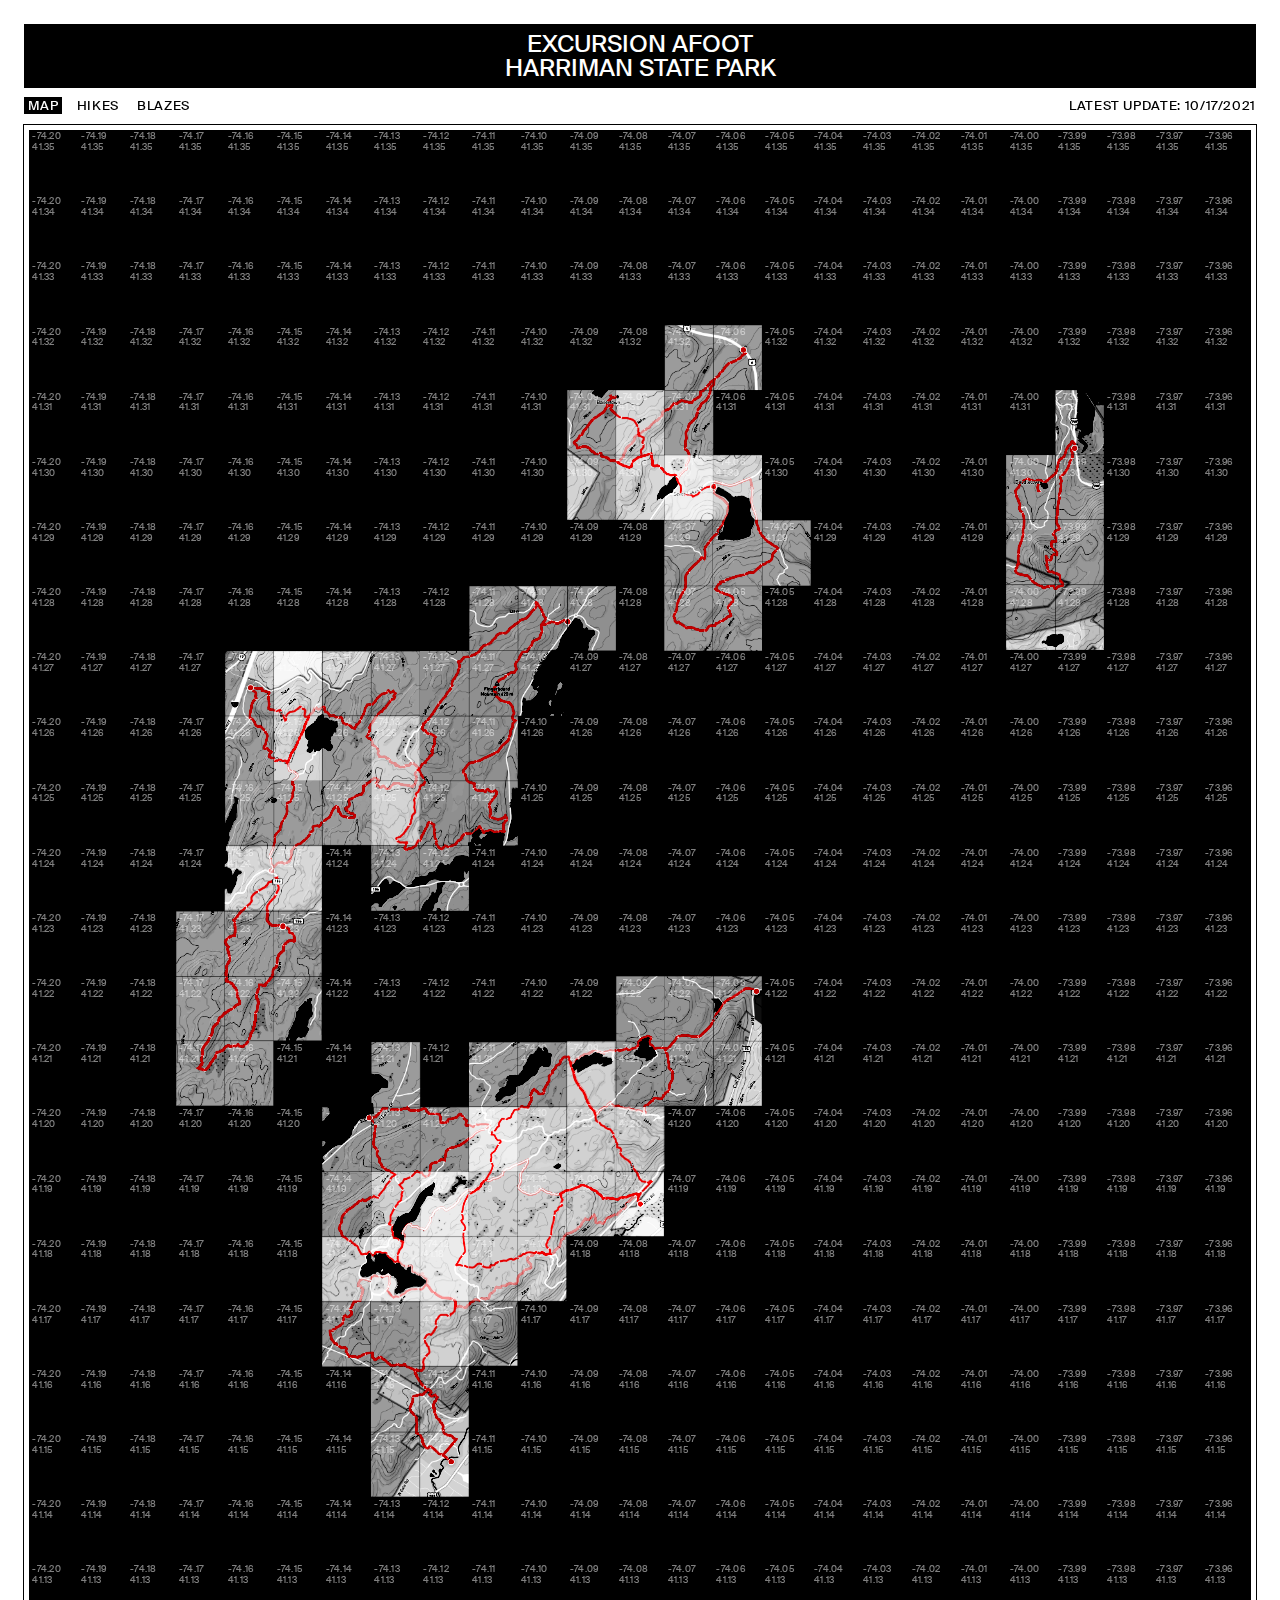
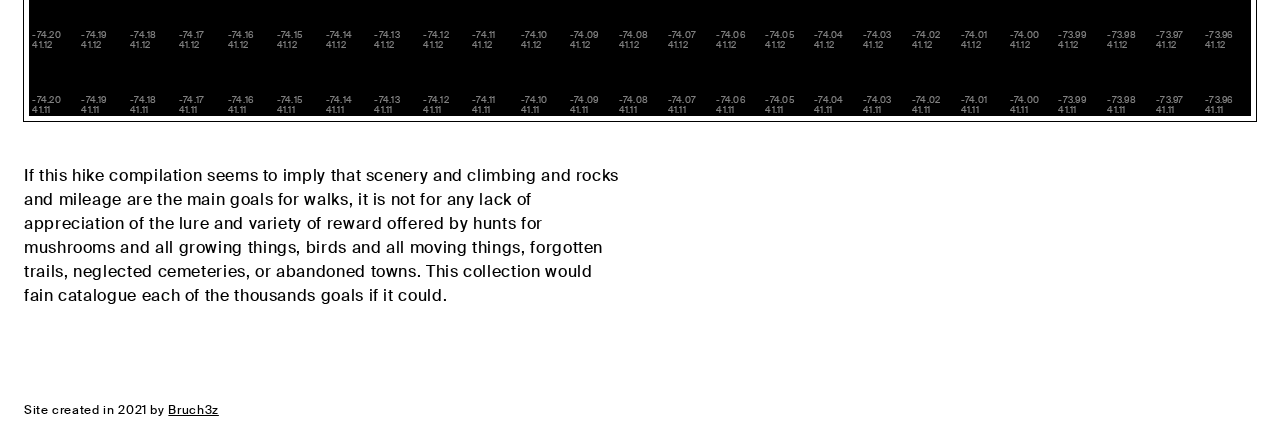
==== commit 43287f7a: "text size correction" ====
--- a/index.htm
+++ b/index.htm
@@ -751,7 +751,6 @@
       <img src="img/maps/fingerboardmountain.png" alt="Fingerboard Mountain">
     </div>
 
-
   </div>
 
   <div class="project-description">
--- a/css/grid_map.css
+++ b/css/grid_map.css
@@ -3,7 +3,7 @@
 
 
 .text {
-  font-size: 50%;
+  font-size: 0.7vw;
   font-family: 'SuisseIntl-Book';
   font-weight: 100;
   letter-spacing: 0.015rem;
